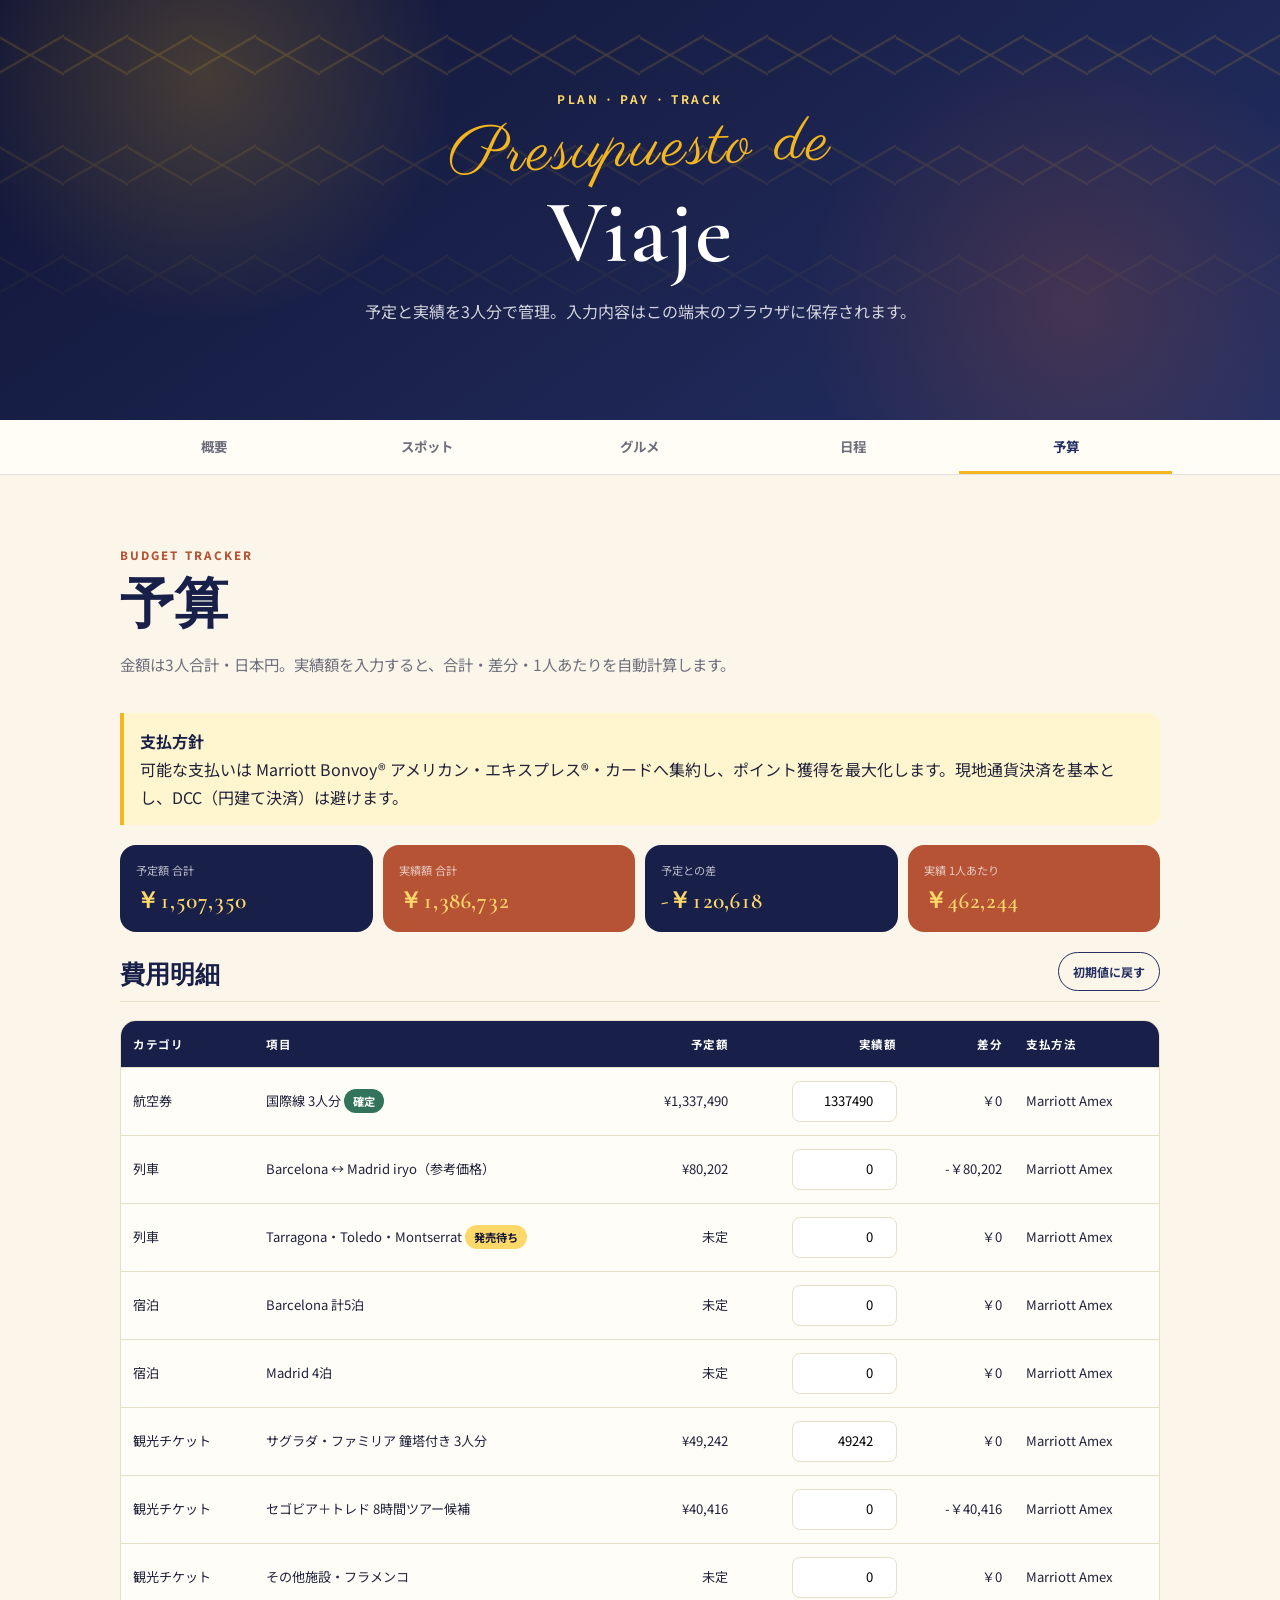
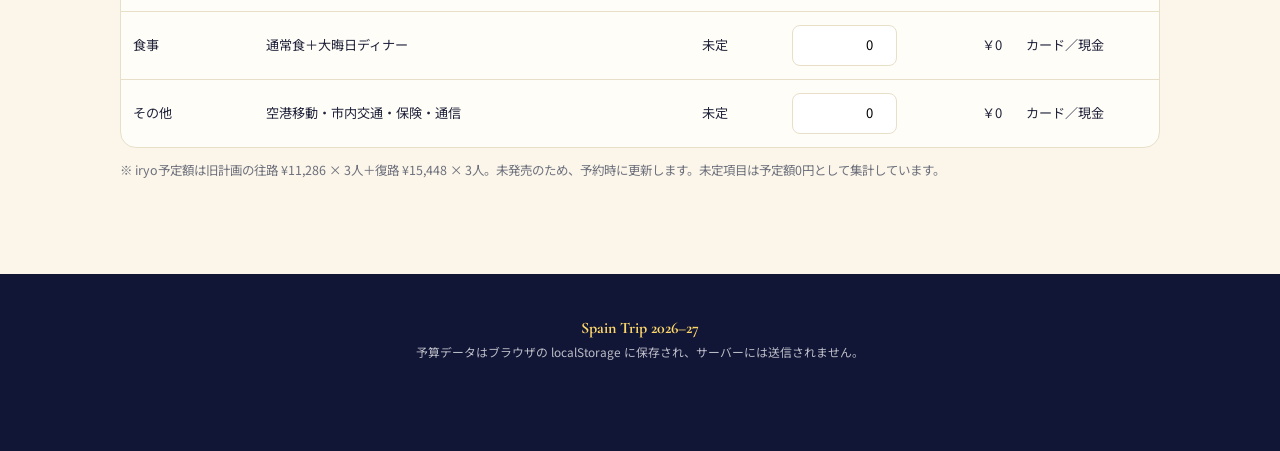
==== budget.html @ f4995d6b "feat: build Spain trip planning site" ====
<!doctype html>
<html lang="ja">
<head>
  <meta charset="utf-8"><meta name="viewport" content="width=device-width, initial-scale=1"><meta name="description" content="スペイン旅行2026–27の3人分予算と実績管理。"><meta name="robots" content="noindex, nofollow, noarchive"><meta name="theme-color" content="#18204a"><title>予算｜Spain Trip 2026–27</title>
  <link rel="preconnect" href="https://fonts.googleapis.com"><link rel="preconnect" href="https://fonts.gstatic.com" crossorigin><link href="https://fonts.googleapis.com/css2?family=Cormorant+Garamond:wght@500;600;700&family=Noto+Sans+JP:wght@400;500;700&family=Parisienne&display=swap" rel="stylesheet"><link rel="stylesheet" href="assets/style.css">
</head>
<body>
<a class="skip-link" href="#content">本文へ移動</a>
<header class="site-header"><div class="hero"><p class="eyebrow">Plan · Pay · Track</p><h1><span>Presupuesto de</span>Viaje</h1><p class="hero-copy">予定と実績を3人分で管理。入力内容はこの端末のブラウザに保存されます。</p></div></header>
<nav class="site-nav" aria-label="メインナビゲーション"><div class="nav-inner"><a href="index.html">概要</a><a href="spots.html">スポット</a><a href="food.html">グルメ</a><a href="schedule.html">日程</a><a href="budget.html" aria-current="page">予算</a></div></nav>
<main id="content">
  <section class="page-lead"><span class="kicker">Budget tracker</span><h2>予算</h2><p class="lead">金額は3人合計・日本円。実績額を入力すると、合計・差分・1人あたりを自動計算します。</p></section>
  <div class="note"><strong>支払方針</strong><br>可能な支払いは Marriott Bonvoy® アメリカン・エキスプレス®・カードへ集約し、ポイント獲得を最大化します。現地通貨決済を基本とし、DCC（円建て決済）は避けます。</div>
  <div class="summary-grid" aria-live="polite">
    <div class="summary"><span>予定額 合計</span><strong data-planned-total>—</strong></div>
    <div class="summary"><span>実績額 合計</span><strong data-actual-total>—</strong></div>
    <div class="summary"><span>予定との差</span><strong data-diff-total>—</strong></div>
    <div class="summary"><span>実績 1人あたり</span><strong data-per-person>—</strong></div>
  </div>
  <div class="section-title"><h3>費用明細</h3><button class="reset-btn" type="button" data-reset-budget>初期値に戻す</button></div>
  <div class="table-wrap">
    <table>
      <thead><tr><th>カテゴリ</th><th>項目</th><th class="money">予定額</th><th class="money">実績額</th><th class="money">差分</th><th>支払方法</th></tr></thead>
      <tbody>
        <tr data-budget-row data-planned="1337490"><td>航空券</td><td>国際線 3人分 <span class="tag confirmed">確定</span></td><td class="money">¥1,337,490</td><td class="money"><input class="budget-input" id="actual-flight" type="number" min="0" step="1" value="1337490" aria-label="航空券の実績額"></td><td class="money" data-diff>—</td><td>Marriott Amex</td></tr>
        <tr data-budget-row data-planned="80202"><td>列車</td><td>Barcelona ↔ Madrid iryo（参考価格）</td><td class="money">¥80,202</td><td class="money"><input class="budget-input" id="actual-iryo" type="number" min="0" step="1" value="0" aria-label="iryoの実績額"></td><td class="money" data-diff>—</td><td>Marriott Amex</td></tr>
        <tr data-budget-row data-planned="0"><td>列車</td><td>Tarragona・Toledo・Montserrat <span class="tag pending">発売待ち</span></td><td class="money">未定</td><td class="money"><input class="budget-input" id="actual-local-train" type="number" min="0" step="1" value="0" aria-label="近郊列車の実績額"></td><td class="money" data-diff>—</td><td>Marriott Amex</td></tr>
        <tr data-budget-row data-planned="0"><td>宿泊</td><td>Barcelona 計5泊</td><td class="money">未定</td><td class="money"><input class="budget-input" id="actual-hotel-bcn" type="number" min="0" step="1" value="0" aria-label="バルセロナ宿泊の実績額"></td><td class="money" data-diff>—</td><td>Marriott Amex</td></tr>
        <tr data-budget-row data-planned="0"><td>宿泊</td><td>Madrid 4泊</td><td class="money">未定</td><td class="money"><input class="budget-input" id="actual-hotel-mad" type="number" min="0" step="1" value="0" aria-label="マドリード宿泊の実績額"></td><td class="money" data-diff>—</td><td>Marriott Amex</td></tr>
        <tr data-budget-row data-planned="49242"><td>観光チケット</td><td>サグラダ・ファミリア 鐘塔付き 3人分</td><td class="money">¥49,242</td><td class="money"><input class="budget-input" id="actual-sagrada" type="number" min="0" step="1" value="49242" aria-label="サグラダファミリアの実績額"></td><td class="money" data-diff>—</td><td>Marriott Amex</td></tr>
        <tr data-budget-row data-planned="40416"><td>観光チケット</td><td>セゴビア＋トレド 8時間ツアー候補</td><td class="money">¥40,416</td><td class="money"><input class="budget-input" id="actual-tour" type="number" min="0" step="1" value="0" aria-label="セゴビアとトレドツアーの実績額"></td><td class="money" data-diff>—</td><td>Marriott Amex</td></tr>
        <tr data-budget-row data-planned="0"><td>観光チケット</td><td>その他施設・フラメンコ</td><td class="money">未定</td><td class="money"><input class="budget-input" id="actual-tickets" type="number" min="0" step="1" value="0" aria-label="その他観光チケットの実績額"></td><td class="money" data-diff>—</td><td>Marriott Amex</td></tr>
        <tr data-budget-row data-planned="0"><td>食事</td><td>通常食＋大晦日ディナー</td><td class="money">未定</td><td class="money"><input class="budget-input" id="actual-food" type="number" min="0" step="1" value="0" aria-label="食事の実績額"></td><td class="money" data-diff>—</td><td>カード／現金</td></tr>
        <tr data-budget-row data-planned="0"><td>その他</td><td>空港移動・市内交通・保険・通信</td><td class="money">未定</td><td class="money"><input class="budget-input" id="actual-other" type="number" min="0" step="1" value="0" aria-label="その他の実績額"></td><td class="money" data-diff>—</td><td>カード／現金</td></tr>
      </tbody>
    </table>
  </div>
  <p class="subtle" style="margin-top:12px;font-size:.78rem">※ iryo予定額は旧計画の往路 ¥11,286 × 3人＋復路 ¥15,448 × 3人。未発売のため、予約時に更新します。未定項目は予定額0円として集計しています。</p>
</main>
<footer><strong>Spain Trip 2026–27</strong><br>予算データはブラウザの localStorage に保存され、サーバーには送信されません。</footer>
<script src="assets/app.js"></script>
</body>
</html>
---- assets/style.css ----
:root {
  --indigo-950: #111536;
  --indigo-900: #18204a;
  --indigo-800: #243064;
  --indigo-700: #34448a;
  --saffron: #f3b61f;
  --saffron-light: #ffd86a;
  --terracotta: #b65335;
  --cream: #fbf6e9;
  --paper: #fffdf7;
  --ink: #20233b;
  --muted: #6d6f7c;
  --line: #e8dfc9;
  --green: #31735b;
  --shadow: 0 14px 40px rgba(17, 21, 54, .10);
  --radius: 20px;
  --serif: "Cormorant Garamond", "Noto Serif JP", serif;
  --sans: "Noto Sans JP", system-ui, sans-serif;
}

* { box-sizing: border-box; }
html { scroll-behavior: smooth; }
body {
  margin: 0;
  background: var(--cream);
  color: var(--ink);
  font-family: var(--sans);
  font-size: 15px;
  line-height: 1.75;
  -webkit-font-smoothing: antialiased;
}
a { color: inherit; }
img { max-width: 100%; }
button, input, select { font: inherit; }
.skip-link { position: absolute; left: -999px; top: 8px; z-index: 99; }
.skip-link:focus { left: 8px; background: white; padding: 8px 12px; border-radius: 8px; }

.site-header {
  position: relative;
  min-height: 360px;
  overflow: hidden;
  color: white;
  background:
    radial-gradient(circle at 16% 18%, rgba(243,182,31,.22), transparent 22%),
    radial-gradient(circle at 84% 72%, rgba(182,83,53,.24), transparent 24%),
    linear-gradient(145deg, var(--indigo-950), var(--indigo-800));
  display: grid;
  place-items: center;
}
.site-header::before {
  content: "";
  position: absolute;
  inset: 0;
  opacity: .22;
  background-image:
    linear-gradient(30deg, transparent 48%, var(--saffron) 49%, transparent 51%),
    linear-gradient(150deg, transparent 48%, var(--saffron) 49%, transparent 51%);
  background-size: 64px 110px;
  mask-image: linear-gradient(to bottom, black, transparent 88%);
}
.hero { position: relative; z-index: 1; width: min(100% - 40px, 980px); padding: 64px 0 70px; text-align: center; }
.eyebrow { margin: 0 0 8px; color: var(--saffron-light); font-size: .74rem; font-weight: 700; letter-spacing: .22em; text-transform: uppercase; }
.hero h1 { margin: 0; font: 600 clamp(2.8rem, 13vw, 5.6rem)/.9 var(--serif); letter-spacing: .02em; }
.hero h1 span { display: block; margin-bottom: 10px; color: var(--saffron); font: 400 clamp(2rem, 9vw, 4.1rem)/1 "Parisienne", cursive; transform: rotate(-2deg); }
.hero-copy { max-width: 620px; margin: 24px auto 0; color: rgba(255,255,255,.80); }
.hero-meta { display: flex; flex-wrap: wrap; justify-content: center; gap: 8px; margin-top: 24px; }
.hero-meta span { border: 1px solid rgba(255,216,106,.38); background: rgba(255,255,255,.07); padding: 6px 12px; border-radius: 999px; font-size: .8rem; }

.site-nav { position: sticky; top: 0; z-index: 20; border-bottom: 1px solid rgba(24,32,74,.12); background: rgba(255,253,247,.94); backdrop-filter: blur(14px); }
.nav-inner { width: min(100%, 1080px); margin: auto; padding: 0 8px; display: flex; overflow-x: auto; scrollbar-width: none; }
.nav-inner::-webkit-scrollbar { display: none; }
.nav-inner a { min-width: max-content; flex: 1; padding: 13px 11px 11px; border-bottom: 3px solid transparent; color: var(--muted); font-size: .78rem; font-weight: 700; text-align: center; text-decoration: none; }
.nav-inner a:hover, .nav-inner a[aria-current="page"] { color: var(--indigo-800); border-color: var(--saffron); }

main { width: min(100% - 32px, 1040px); margin: 0 auto; padding: 48px 0 80px; }
.page-lead { margin-bottom: 36px; }
.kicker { color: var(--terracotta); font-size: .72rem; font-weight: 800; letter-spacing: .18em; text-transform: uppercase; }
h2, h3 { color: var(--indigo-900); font-family: var(--serif); line-height: 1.25; }
h2 { margin: 4px 0 12px; font-size: clamp(2rem, 8vw, 3.4rem); }
h3 { margin: 0 0 8px; font-size: 1.55rem; }
.lead { max-width: 720px; margin: 0; color: var(--muted); font-size: .96rem; }
.section { margin-top: 44px; }
.section-title { display: flex; align-items: end; justify-content: space-between; gap: 12px; margin-bottom: 18px; border-bottom: 1px solid var(--line); padding-bottom: 10px; }
.section-title h3 { margin: 0; }
.section-title small { color: var(--muted); }

.card-grid { display: grid; gap: 14px; }
.card {
  border: 1px solid var(--line);
  border-radius: var(--radius);
  background: var(--paper);
  box-shadow: 0 4px 16px rgba(17,21,54,.04);
  padding: 20px;
}
.card p:last-child { margin-bottom: 0; }
.card-top { display: flex; justify-content: space-between; align-items: start; gap: 12px; }
.place { margin: 0; color: var(--indigo-900); font: 700 1.35rem/1.3 var(--serif); }
.subtle { color: var(--muted); }
.tag-row { display: flex; flex-wrap: wrap; gap: 6px; margin-top: 13px; }
.tag { padding: 4px 9px; border-radius: 999px; background: #f1ecdF; color: var(--indigo-800); font-size: .7rem; font-weight: 700; }
.tag.confirmed { color: #fff; background: var(--green); }
.tag.pending { color: var(--indigo-950); background: var(--saffron-light); }
.map-link { display: inline-flex; align-items: center; margin-top: 14px; color: var(--indigo-700); font-size: .78rem; font-weight: 700; text-decoration: none; }
.map-link:hover { text-decoration: underline; }
.note { margin: 18px 0; border-left: 4px solid var(--saffron); border-radius: 0 12px 12px 0; background: #fff5ce; padding: 14px 16px; }
.note strong { color: var(--indigo-900); }
.warning { border-left-color: var(--terracotta); background: #fbebe4; }

.quick-grid { display: grid; gap: 12px; }
.quick-card { display: block; min-height: 144px; border-radius: var(--radius); color: white; background: linear-gradient(145deg, var(--indigo-800), var(--indigo-950)); padding: 22px; text-decoration: none; box-shadow: var(--shadow); }
.quick-card:nth-child(2n) { background: linear-gradient(145deg, #985039, var(--terracotta)); }
.quick-card small { color: var(--saffron-light); font-weight: 700; letter-spacing: .1em; text-transform: uppercase; }
.quick-card strong { display: block; margin-top: 12px; font: 600 1.55rem/1.2 var(--serif); }
.quick-card p { margin: 6px 0 0; color: rgba(255,255,255,.75); font-size: .8rem; }

.timeline { position: relative; display: grid; gap: 16px; }
.timeline::before { content: ""; position: absolute; left: 18px; top: 18px; bottom: 18px; width: 2px; background: var(--line); }
.day { position: relative; margin-left: 0; padding: 20px 18px 18px 50px; }
.day::before { content: ""; position: absolute; left: 11px; top: 26px; width: 16px; height: 16px; border: 4px solid var(--cream); border-radius: 50%; background: var(--saffron); box-shadow: 0 0 0 1px var(--indigo-700); }
.day-date { color: var(--terracotta); font-size: .72rem; font-weight: 800; letter-spacing: .08em; }
.day h3 { font-size: 1.45rem; }
.day ul { margin: 10px 0 0; padding-left: 18px; }
.day li + li { margin-top: 6px; }
.time { display: inline-block; min-width: 4.7em; color: var(--indigo-700); font-weight: 800; font-variant-numeric: tabular-nums; }

.table-wrap { overflow-x: auto; border: 1px solid var(--line); border-radius: 16px; background: var(--paper); }
table { width: 100%; min-width: 780px; border-collapse: collapse; }
th, td { padding: 13px 12px; border-bottom: 1px solid var(--line); text-align: left; vertical-align: middle; }
th { background: var(--indigo-900); color: white; font-size: .72rem; letter-spacing: .05em; }
td { font-size: .82rem; }
tbody tr:last-child td { border-bottom: 0; }
.money { text-align: right; white-space: nowrap; font-variant-numeric: tabular-nums; }
.budget-input { width: 105px; border: 1px solid var(--line); border-radius: 8px; background: white; padding: 8px; text-align: right; }
.budget-input:focus { outline: 2px solid var(--saffron); border-color: transparent; }
.summary-grid { display: grid; grid-template-columns: repeat(2, 1fr); gap: 10px; margin: 20px 0; }
.summary { border-radius: 16px; background: var(--indigo-900); color: white; padding: 16px; }
.summary:nth-child(2), .summary:nth-child(4) { background: var(--terracotta); }
.summary span { display: block; color: rgba(255,255,255,.7); font-size: .7rem; }
.summary strong { display: block; margin-top: 4px; color: var(--saffron-light); font: 600 1.45rem var(--serif); font-variant-numeric: tabular-nums; }
.reset-btn { border: 1px solid var(--indigo-800); border-radius: 999px; background: transparent; color: var(--indigo-800); padding: 8px 14px; cursor: pointer; font-size: .75rem; font-weight: 700; }
.reset-btn:hover { color: white; background: var(--indigo-800); }

.placeholder { min-height: 360px; display: grid; place-items: center; text-align: center; }
.placeholder-mark { display: grid; place-items: center; width: 86px; height: 86px; margin: 0 auto 18px; border: 1px solid var(--saffron); border-radius: 50%; color: var(--saffron); background: var(--indigo-900); font-size: 2rem; }
.check-list { list-style: none; padding: 0; }
.check-list li { position: relative; padding: 10px 0 10px 28px; border-bottom: 1px solid var(--line); }
.check-list li::before { content: "◆"; position: absolute; left: 3px; color: var(--saffron); }

footer { color: rgba(255,255,255,.72); background: var(--indigo-950); padding: 40px 20px 88px; text-align: center; font-size: .74rem; }
footer strong { color: var(--saffron-light); font-family: var(--serif); font-size: 1rem; }

@media (min-width: 640px) {
  body { font-size: 16px; }
  .site-header { min-height: 420px; }
  .nav-inner a { font-size: .84rem; padding: 15px 16px 12px; }
  main { padding-top: 64px; }
  .card-grid, .quick-grid { grid-template-columns: repeat(2, 1fr); }
  .summary-grid { grid-template-columns: repeat(4, 1fr); }
  .day { padding-left: 58px; }
}

@media (min-width: 900px) {
  .card-grid.three { grid-template-columns: repeat(3, 1fr); }
  .quick-grid { grid-template-columns: repeat(4, 1fr); }
  .timeline { grid-template-columns: repeat(2, 1fr); }
  .timeline::before { display: none; }
  .day { margin: 0; padding-left: 24px; }
  .day::before { display: none; }
}

@media print {
  .site-nav, footer, .reset-btn { display: none; }
  .site-header { min-height: 200px; }
  body { background: white; }
  .card { break-inside: avoid; box-shadow: none; }
}
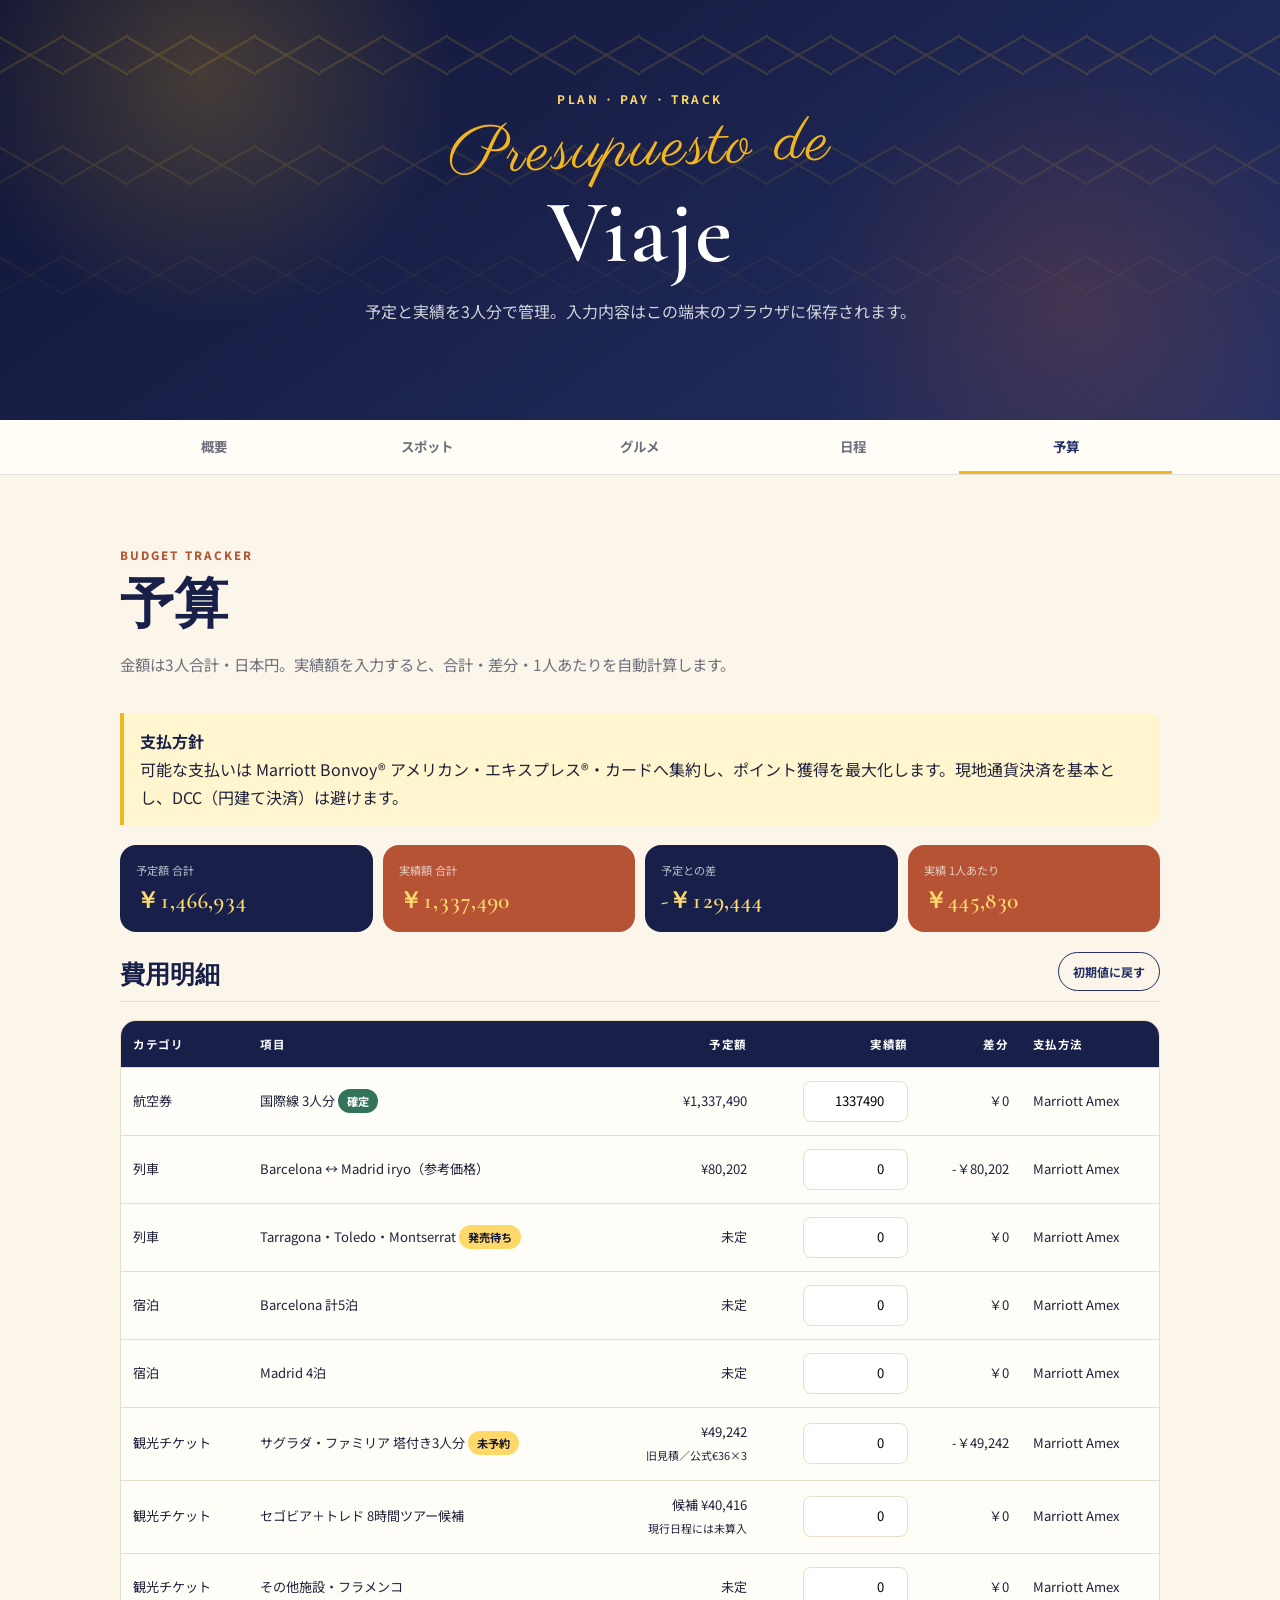
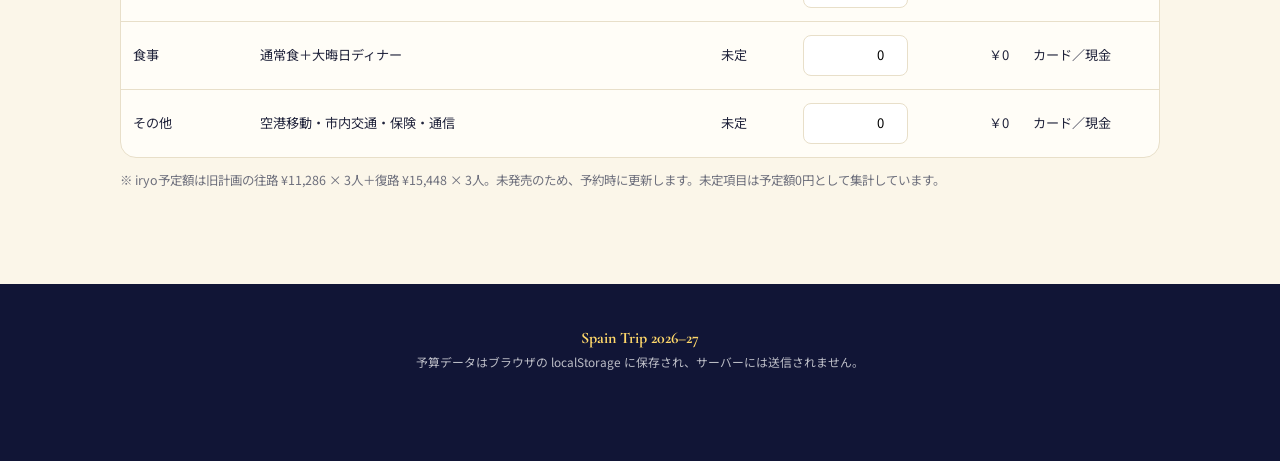
==== commit 5699eb9f: "feat: add verified attraction guides and booking links" ====
--- a/budget.html
+++ b/budget.html
@@ -27,8 +27,8 @@
         <tr data-budget-row data-planned="0"><td>列車</td><td>Tarragona・Toledo・Montserrat <span class="tag pending">発売待ち</span></td><td class="money">未定</td><td class="money"><input class="budget-input" id="actual-local-train" type="number" min="0" step="1" value="0" aria-label="近郊列車の実績額"></td><td class="money" data-diff>—</td><td>Marriott Amex</td></tr>
         <tr data-budget-row data-planned="0"><td>宿泊</td><td>Barcelona 計5泊</td><td class="money">未定</td><td class="money"><input class="budget-input" id="actual-hotel-bcn" type="number" min="0" step="1" value="0" aria-label="バルセロナ宿泊の実績額"></td><td class="money" data-diff>—</td><td>Marriott Amex</td></tr>
         <tr data-budget-row data-planned="0"><td>宿泊</td><td>Madrid 4泊</td><td class="money">未定</td><td class="money"><input class="budget-input" id="actual-hotel-mad" type="number" min="0" step="1" value="0" aria-label="マドリード宿泊の実績額"></td><td class="money" data-diff>—</td><td>Marriott Amex</td></tr>
-        <tr data-budget-row data-planned="49242"><td>観光チケット</td><td>サグラダ・ファミリア 鐘塔付き 3人分</td><td class="money">¥49,242</td><td class="money"><input class="budget-input" id="actual-sagrada" type="number" min="0" step="1" value="49242" aria-label="サグラダファミリアの実績額"></td><td class="money" data-diff>—</td><td>Marriott Amex</td></tr>
-        <tr data-budget-row data-planned="40416"><td>観光チケット</td><td>セゴビア＋トレド 8時間ツアー候補</td><td class="money">¥40,416</td><td class="money"><input class="budget-input" id="actual-tour" type="number" min="0" step="1" value="0" aria-label="セゴビアとトレドツアーの実績額"></td><td class="money" data-diff>—</td><td>Marriott Amex</td></tr>
+        <tr data-budget-row data-planned="49242"><td>観光チケット</td><td>サグラダ・ファミリア 塔付き3人分 <span class="tag pending">未予約</span></td><td class="money">¥49,242<br><small>旧見積／公式€36×3</small></td><td class="money"><input class="budget-input" id="actual-sagrada" type="number" min="0" step="1" value="0" aria-label="サグラダファミリアの実績額"></td><td class="money" data-diff>—</td><td>Marriott Amex</td></tr>
+        <tr data-budget-row data-planned="0"><td>観光チケット</td><td>セゴビア＋トレド 8時間ツアー候補</td><td class="money">候補 ¥40,416<br><small>現行日程には未算入</small></td><td class="money"><input class="budget-input" id="actual-tour" type="number" min="0" step="1" value="0" aria-label="セゴビアとトレドツアーの実績額"></td><td class="money" data-diff>—</td><td>Marriott Amex</td></tr>
         <tr data-budget-row data-planned="0"><td>観光チケット</td><td>その他施設・フラメンコ</td><td class="money">未定</td><td class="money"><input class="budget-input" id="actual-tickets" type="number" min="0" step="1" value="0" aria-label="その他観光チケットの実績額"></td><td class="money" data-diff>—</td><td>Marriott Amex</td></tr>
         <tr data-budget-row data-planned="0"><td>食事</td><td>通常食＋大晦日ディナー</td><td class="money">未定</td><td class="money"><input class="budget-input" id="actual-food" type="number" min="0" step="1" value="0" aria-label="食事の実績額"></td><td class="money" data-diff>—</td><td>カード／現金</td></tr>
         <tr data-budget-row data-planned="0"><td>その他</td><td>空港移動・市内交通・保険・通信</td><td class="money">未定</td><td class="money"><input class="budget-input" id="actual-other" type="number" min="0" step="1" value="0" aria-label="その他の実績額"></td><td class="money" data-diff>—</td><td>カード／現金</td></tr>
--- a/assets/style.css
+++ b/assets/style.css
@@ -102,6 +102,43 @@
 .tag.pending { color: var(--indigo-950); background: var(--saffron-light); }
 .map-link { display: inline-flex; align-items: center; margin-top: 14px; color: var(--indigo-700); font-size: .78rem; font-weight: 700; text-decoration: none; }
 .map-link:hover { text-decoration: underline; }
+.action-row { display: flex; flex-wrap: wrap; gap: 8px; margin-top: 16px; }
+.action-link {
+  display: inline-flex;
+  align-items: center;
+  justify-content: center;
+  min-height: 40px;
+  border: 1px solid var(--indigo-700);
+  border-radius: 999px;
+  padding: 8px 13px;
+  color: var(--indigo-800);
+  font-size: .74rem;
+  font-weight: 800;
+  text-decoration: none;
+}
+.action-link.primary { border-color: var(--saffron); background: var(--saffron); color: var(--indigo-950); }
+.action-link:hover { transform: translateY(-1px); box-shadow: 0 5px 14px rgba(17,21,54,.12); }
+.verified { display: inline-flex; align-items: center; gap: 5px; color: var(--green); font-size: .7rem; font-weight: 800; }
+.verified::before { content: "✓"; display: grid; place-items: center; width: 18px; height: 18px; border-radius: 50%; color: white; background: var(--green); }
+.fact-grid { display: grid; grid-template-columns: repeat(2, minmax(0, 1fr)); gap: 8px; margin: 16px 0; }
+.fact { border-radius: 12px; background: #f5f0e3; padding: 10px 11px; }
+.fact span { display: block; color: var(--muted); font-size: .64rem; font-weight: 800; letter-spacing: .06em; text-transform: uppercase; }
+.fact strong { display: block; margin-top: 2px; color: var(--indigo-900); font-size: .82rem; line-height: 1.45; }
+.guide-box { margin-top: 16px; border-top: 1px solid var(--line); padding-top: 14px; }
+.guide-box h4 { margin: 0 0 5px; color: var(--terracotta); font-size: .72rem; font-weight: 800; letter-spacing: .08em; text-transform: uppercase; }
+.guide-box p { margin: 0; color: var(--ink); font-size: .84rem; }
+.spot-card { overflow: hidden; padding: 0; }
+.spot-card-body { padding: 20px; }
+.spot-photo { width: 100%; height: 210px; object-fit: cover; display: block; background: var(--indigo-900); }
+.photo-credit { margin: -1px 0 0; background: var(--indigo-950); color: rgba(255,255,255,.68); padding: 6px 10px; font-size: .58rem; line-height: 1.4; }
+.photo-credit a { color: var(--saffron-light); }
+.story-grid { display: grid; gap: 16px; }
+.story { border-radius: var(--radius); color: white; background: var(--indigo-900); padding: 22px; }
+.story h3 { color: var(--saffron-light); }
+.story p { margin-bottom: 0; color: rgba(255,255,255,.78); font-size: .86rem; }
+.legend { display: flex; flex-wrap: wrap; gap: 8px; margin: 16px 0 0; }
+.legend span { border: 1px solid var(--line); border-radius: 999px; background: white; padding: 6px 10px; color: var(--muted); font-size: .7rem; }
+.source-note { color: var(--muted); font-size: .72rem; }
 .note { margin: 18px 0; border-left: 4px solid var(--saffron); border-radius: 0 12px 12px 0; background: #fff5ce; padding: 14px 16px; }
 .note strong { color: var(--indigo-900); }
 .warning { border-left-color: var(--terracotta); background: #fbebe4; }
@@ -156,6 +193,7 @@
   main { padding-top: 64px; }
   .card-grid, .quick-grid { grid-template-columns: repeat(2, 1fr); }
   .summary-grid { grid-template-columns: repeat(4, 1fr); }
+  .story-grid { grid-template-columns: repeat(2, 1fr); }
   .day { padding-left: 58px; }
 }
 
@@ -166,6 +204,7 @@
   .timeline::before { display: none; }
   .day { margin: 0; padding-left: 24px; }
   .day::before { display: none; }
+  .fact-grid { grid-template-columns: repeat(4, minmax(0, 1fr)); }
 }
 
 @media print {
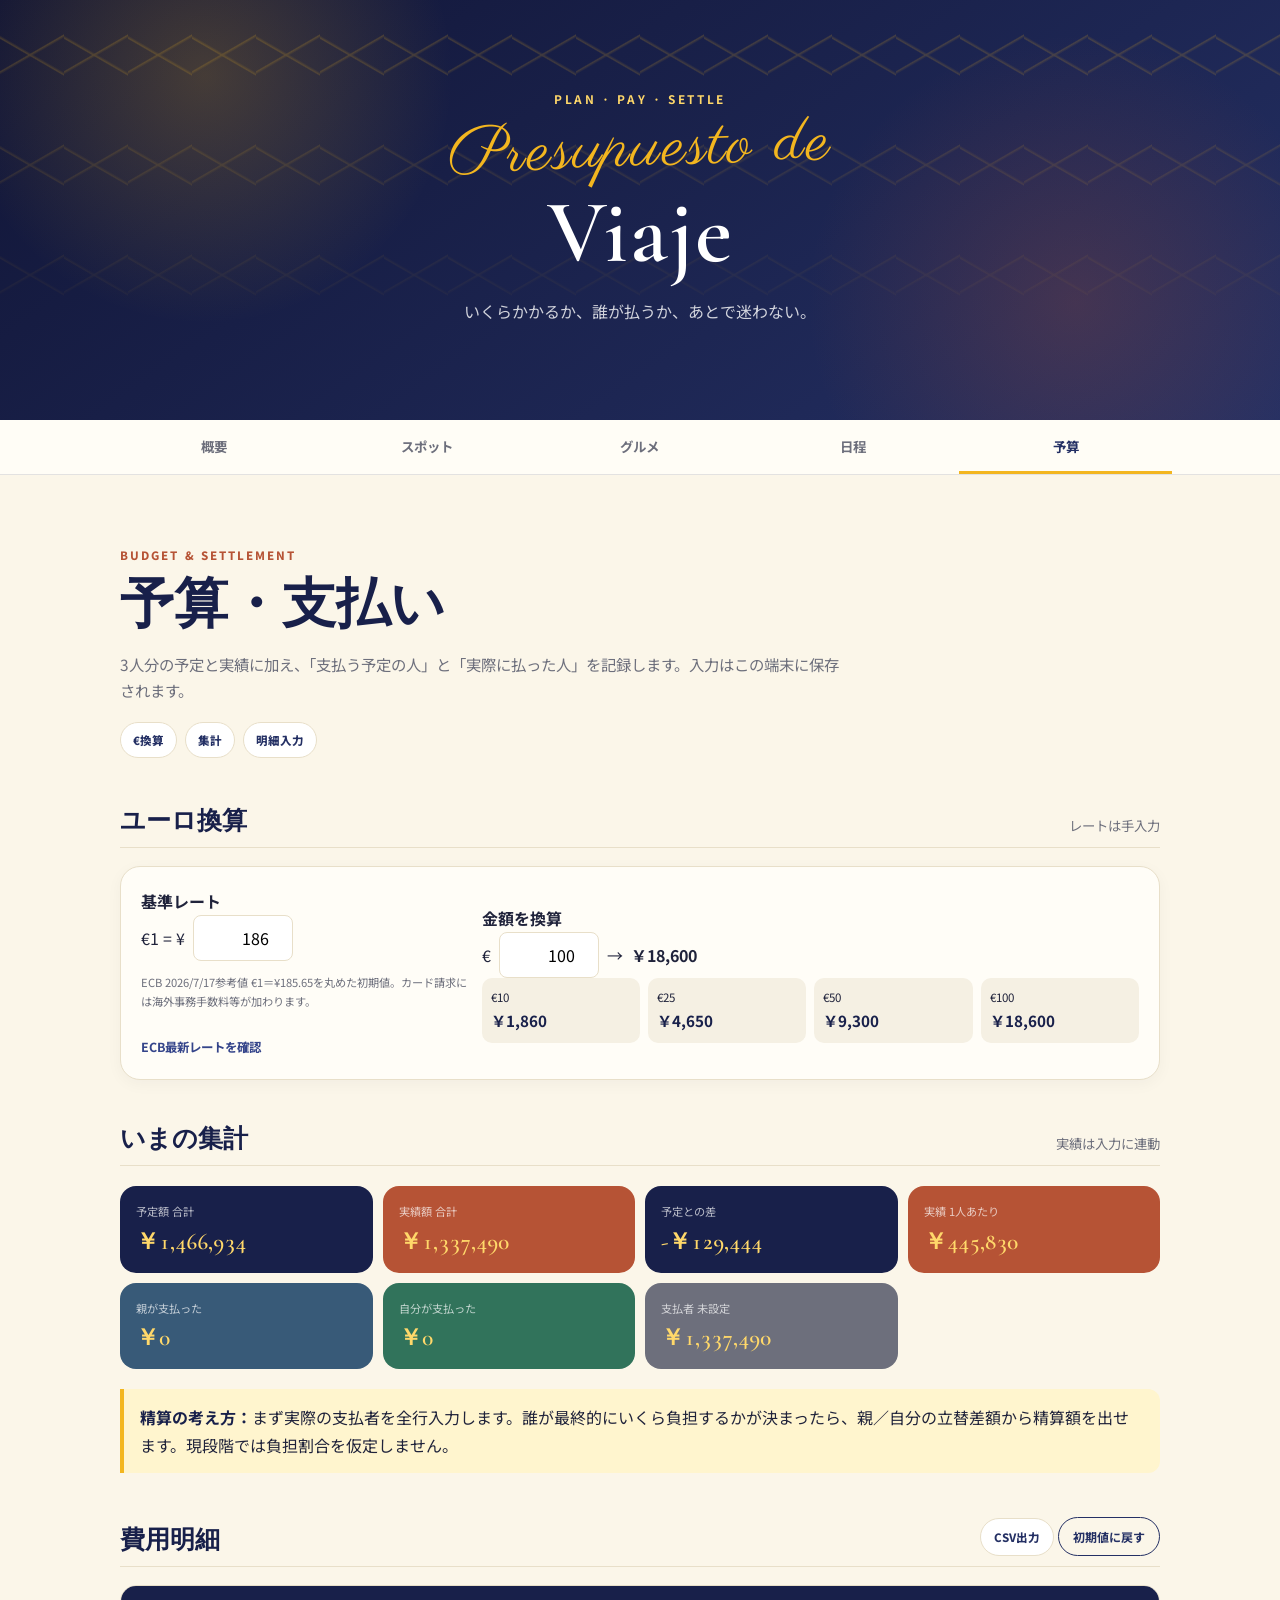
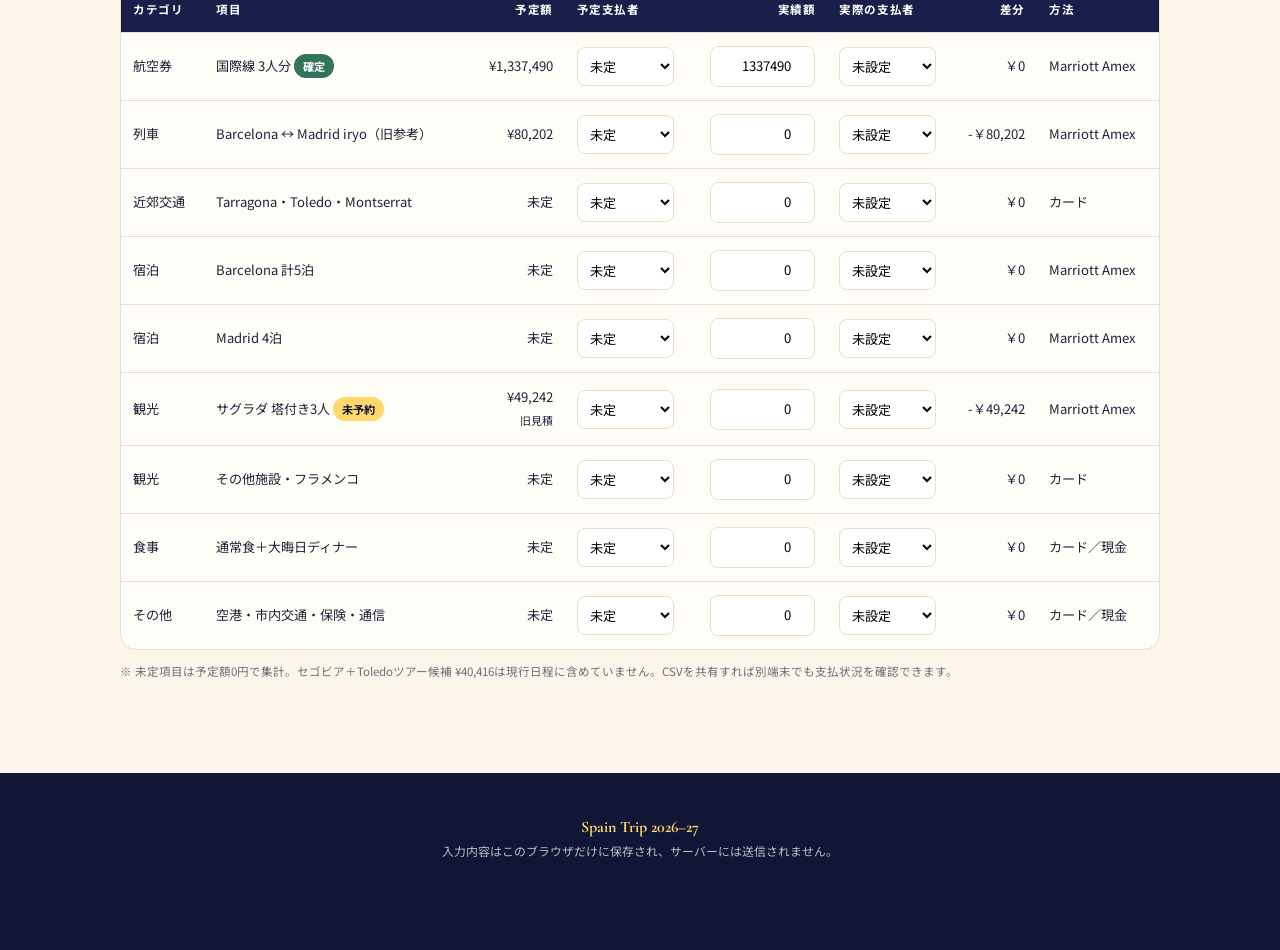
==== commit 3eb10be8: "feat: redesign trip dashboard for planning and travel" ====
--- a/budget.html
+++ b/budget.html
@@ -1,43 +1,49 @@
 <!doctype html>
 <html lang="ja">
 <head>
-  <meta charset="utf-8"><meta name="viewport" content="width=device-width, initial-scale=1"><meta name="description" content="スペイン旅行2026–27の3人分予算と実績管理。"><meta name="robots" content="noindex, nofollow, noarchive"><meta name="theme-color" content="#18204a"><title>予算｜Spain Trip 2026–27</title>
+  <meta charset="utf-8"><meta name="viewport" content="width=device-width, initial-scale=1"><meta name="description" content="スペイン旅行2026–27の予算、為替換算、親と自分の支払い管理。"><meta name="robots" content="noindex, nofollow, noarchive"><meta name="theme-color" content="#18204a"><meta name="apple-mobile-web-app-capable" content="yes"><meta name="apple-mobile-web-app-title" content="Spain Trip"><link rel="manifest" href="manifest.webmanifest"><link rel="icon" href="assets/app-icon.svg" type="image/svg+xml"><link rel="apple-touch-icon" href="assets/app-icon-180.png"><title>予算・精算｜Spain Trip 2026–27</title>
   <link rel="preconnect" href="https://fonts.googleapis.com"><link rel="preconnect" href="https://fonts.gstatic.com" crossorigin><link href="https://fonts.googleapis.com/css2?family=Cormorant+Garamond:wght@500;600;700&family=Noto+Sans+JP:wght@400;500;700&family=Parisienne&display=swap" rel="stylesheet"><link rel="stylesheet" href="assets/style.css">
 </head>
 <body>
 <a class="skip-link" href="#content">本文へ移動</a>
-<header class="site-header"><div class="hero"><p class="eyebrow">Plan · Pay · Track</p><h1><span>Presupuesto de</span>Viaje</h1><p class="hero-copy">予定と実績を3人分で管理。入力内容はこの端末のブラウザに保存されます。</p></div></header>
+<header class="site-header"><div class="hero"><p class="eyebrow">Plan · Pay · Settle</p><h1><span>Presupuesto de</span>Viaje</h1><p class="hero-copy">いくらかかるか、誰が払うか、あとで迷わない。</p></div></header>
 <nav class="site-nav" aria-label="メインナビゲーション"><div class="nav-inner"><a href="index.html">概要</a><a href="spots.html">スポット</a><a href="food.html">グルメ</a><a href="schedule.html">日程</a><a href="budget.html" aria-current="page">予算</a></div></nav>
 <main id="content">
-  <section class="page-lead"><span class="kicker">Budget tracker</span><h2>予算</h2><p class="lead">金額は3人合計・日本円。実績額を入力すると、合計・差分・1人あたりを自動計算します。</p></section>
-  <div class="note"><strong>支払方針</strong><br>可能な支払いは Marriott Bonvoy® アメリカン・エキスプレス®・カードへ集約し、ポイント獲得を最大化します。現地通貨決済を基本とし、DCC（円建て決済）は避けます。</div>
-  <div class="summary-grid" aria-live="polite">
+  <section class="page-lead"><span class="kicker">Budget & settlement</span><h2>予算・支払い</h2><p class="lead">3人分の予定と実績に加え、「支払う予定の人」と「実際に払った人」を記録します。入力はこの端末に保存されます。</p><div class="jump-nav"><a href="#exchange">€換算</a><a href="#summary">集計</a><a href="#details">明細入力</a></div></section>
+
+  <section class="section" id="exchange"><div class="section-title"><h3>ユーロ換算</h3><small>レートは手入力</small></div><div class="card exchange-panel">
+    <div><label for="eur-rate"><strong>基準レート</strong></label><div class="rate-input"><span>€1 = ¥</span><input id="eur-rate" type="number" min="1" step="0.01" value="186" inputmode="decimal"></div><p class="subtle" style="font-size:.7rem">ECB 2026/7/17参考値 €1＝¥185.65を丸めた初期値。カード請求には海外事務手数料等が加わります。</p><a class="map-link" href="https://www.ecb.europa.eu/stats/policy_and_exchange_rates/euro_reference_exchange_rates/html/eurofxref-graph-jpy.en.html" target="_blank" rel="noopener">ECB最新レートを確認</a></div>
+    <div><label for="eur-amount"><strong>金額を換算</strong></label><div class="rate-input"><span>€</span><input id="eur-amount" type="number" min="0" step="0.01" value="100" inputmode="decimal"><span>→</span><strong data-eur-result>¥18,600</strong></div><div class="conversion-grid"><div class="conversion">€10<strong data-eur-quick="10">—</strong></div><div class="conversion">€25<strong data-eur-quick="25">—</strong></div><div class="conversion">€50<strong data-eur-quick="50">—</strong></div><div class="conversion">€100<strong data-eur-quick="100">—</strong></div></div></div>
+  </div></section>
+
+  <section class="section" id="summary"><div class="section-title"><h3>いまの集計</h3><small>実績は入力に連動</small></div><div class="summary-grid" aria-live="polite">
     <div class="summary"><span>予定額 合計</span><strong data-planned-total>—</strong></div>
     <div class="summary"><span>実績額 合計</span><strong data-actual-total>—</strong></div>
     <div class="summary"><span>予定との差</span><strong data-diff-total>—</strong></div>
     <div class="summary"><span>実績 1人あたり</span><strong data-per-person>—</strong></div>
-  </div>
-  <div class="section-title"><h3>費用明細</h3><button class="reset-btn" type="button" data-reset-budget>初期値に戻す</button></div>
-  <div class="table-wrap">
-    <table>
-      <thead><tr><th>カテゴリ</th><th>項目</th><th class="money">予定額</th><th class="money">実績額</th><th class="money">差分</th><th>支払方法</th></tr></thead>
-      <tbody>
-        <tr data-budget-row data-planned="1337490"><td>航空券</td><td>国際線 3人分 <span class="tag confirmed">確定</span></td><td class="money">¥1,337,490</td><td class="money"><input class="budget-input" id="actual-flight" type="number" min="0" step="1" value="1337490" aria-label="航空券の実績額"></td><td class="money" data-diff>—</td><td>Marriott Amex</td></tr>
-        <tr data-budget-row data-planned="80202"><td>列車</td><td>Barcelona ↔ Madrid iryo（参考価格）</td><td class="money">¥80,202</td><td class="money"><input class="budget-input" id="actual-iryo" type="number" min="0" step="1" value="0" aria-label="iryoの実績額"></td><td class="money" data-diff>—</td><td>Marriott Amex</td></tr>
-        <tr data-budget-row data-planned="0"><td>列車</td><td>Tarragona・Toledo・Montserrat <span class="tag pending">発売待ち</span></td><td class="money">未定</td><td class="money"><input class="budget-input" id="actual-local-train" type="number" min="0" step="1" value="0" aria-label="近郊列車の実績額"></td><td class="money" data-diff>—</td><td>Marriott Amex</td></tr>
-        <tr data-budget-row data-planned="0"><td>宿泊</td><td>Barcelona 計5泊</td><td class="money">未定</td><td class="money"><input class="budget-input" id="actual-hotel-bcn" type="number" min="0" step="1" value="0" aria-label="バルセロナ宿泊の実績額"></td><td class="money" data-diff>—</td><td>Marriott Amex</td></tr>
-        <tr data-budget-row data-planned="0"><td>宿泊</td><td>Madrid 4泊</td><td class="money">未定</td><td class="money"><input class="budget-input" id="actual-hotel-mad" type="number" min="0" step="1" value="0" aria-label="マドリード宿泊の実績額"></td><td class="money" data-diff>—</td><td>Marriott Amex</td></tr>
-        <tr data-budget-row data-planned="49242"><td>観光チケット</td><td>サグラダ・ファミリア 塔付き3人分 <span class="tag pending">未予約</span></td><td class="money">¥49,242<br><small>旧見積／公式€36×3</small></td><td class="money"><input class="budget-input" id="actual-sagrada" type="number" min="0" step="1" value="0" aria-label="サグラダファミリアの実績額"></td><td class="money" data-diff>—</td><td>Marriott Amex</td></tr>
-        <tr data-budget-row data-planned="0"><td>観光チケット</td><td>セゴビア＋トレド 8時間ツアー候補</td><td class="money">候補 ¥40,416<br><small>現行日程には未算入</small></td><td class="money"><input class="budget-input" id="actual-tour" type="number" min="0" step="1" value="0" aria-label="セゴビアとトレドツアーの実績額"></td><td class="money" data-diff>—</td><td>Marriott Amex</td></tr>
-        <tr data-budget-row data-planned="0"><td>観光チケット</td><td>その他施設・フラメンコ</td><td class="money">未定</td><td class="money"><input class="budget-input" id="actual-tickets" type="number" min="0" step="1" value="0" aria-label="その他観光チケットの実績額"></td><td class="money" data-diff>—</td><td>Marriott Amex</td></tr>
-        <tr data-budget-row data-planned="0"><td>食事</td><td>通常食＋大晦日ディナー</td><td class="money">未定</td><td class="money"><input class="budget-input" id="actual-food" type="number" min="0" step="1" value="0" aria-label="食事の実績額"></td><td class="money" data-diff>—</td><td>カード／現金</td></tr>
-        <tr data-budget-row data-planned="0"><td>その他</td><td>空港移動・市内交通・保険・通信</td><td class="money">未定</td><td class="money"><input class="budget-input" id="actual-other" type="number" min="0" step="1" value="0" aria-label="その他の実績額"></td><td class="money" data-diff>—</td><td>カード／現金</td></tr>
-      </tbody>
-    </table>
-  </div>
-  <p class="subtle" style="margin-top:12px;font-size:.78rem">※ iryo予定額は旧計画の往路 ¥11,286 × 3人＋復路 ¥15,448 × 3人。未発売のため、予約時に更新します。未定項目は予定額0円として集計しています。</p>
+    <div class="summary payer-parent"><span>親が支払った</span><strong data-parent-total>—</strong></div>
+    <div class="summary payer-self"><span>自分が支払った</span><strong data-self-total>—</strong></div>
+    <div class="summary payer-open"><span>支払者 未設定</span><strong data-unassigned-total>—</strong></div>
+  </div><div class="note"><strong>精算の考え方：</strong>まず実際の支払者を全行入力します。誰が最終的にいくら負担するかが決まったら、親／自分の立替差額から精算額を出せます。現段階では負担割合を仮定しません。</div></section>
+
+  <section class="section" id="details"><div class="section-title"><h3>費用明細</h3><div><button class="secondary-btn" type="button" data-export-budget>CSV出力</button> <button class="reset-btn" type="button" data-reset-budget>初期値に戻す</button></div></div>
+  <div class="table-wrap"><table class="budget-table">
+    <thead><tr><th>カテゴリ</th><th>項目</th><th class="money">予定額</th><th>予定支払者</th><th class="money">実績額</th><th>実際の支払者</th><th class="money">差分</th><th>方法</th></tr></thead>
+    <tbody>
+      <tr data-budget-row data-planned="1337490"><td>航空券</td><td>国際線 3人分 <span class="tag confirmed">確定</span></td><td class="money">¥1,337,490</td><td><select class="form-control payer-select planned-payer" aria-label="航空券の予定支払者"><option>未定</option><option>親</option><option>自分</option></select></td><td class="money"><input class="budget-input" id="actual-flight" type="number" min="0" value="1337490" aria-label="航空券の実績額"></td><td><select class="form-control payer-select actual-payer" aria-label="航空券の実際の支払者"><option>未設定</option><option>親</option><option>自分</option></select></td><td class="money" data-diff>—</td><td>Marriott Amex</td></tr>
+      <tr data-budget-row data-planned="80202"><td>列車</td><td>Barcelona ↔ Madrid iryo（旧参考）</td><td class="money">¥80,202</td><td><select class="form-control payer-select planned-payer"><option>未定</option><option>親</option><option>自分</option></select></td><td class="money"><input class="budget-input" id="actual-iryo" type="number" min="0" value="0" aria-label="iryo実績額"></td><td><select class="form-control payer-select actual-payer"><option>未設定</option><option>親</option><option>自分</option></select></td><td class="money" data-diff>—</td><td>Marriott Amex</td></tr>
+      <tr data-budget-row data-planned="0"><td>近郊交通</td><td>Tarragona・Toledo・Montserrat</td><td class="money">未定</td><td><select class="form-control payer-select planned-payer"><option>未定</option><option>親</option><option>自分</option></select></td><td class="money"><input class="budget-input" id="actual-local-train" type="number" min="0" value="0"></td><td><select class="form-control payer-select actual-payer"><option>未設定</option><option>親</option><option>自分</option></select></td><td class="money" data-diff>—</td><td>カード</td></tr>
+      <tr data-budget-row data-planned="0"><td>宿泊</td><td>Barcelona 計5泊</td><td class="money">未定</td><td><select class="form-control payer-select planned-payer"><option>未定</option><option>親</option><option>自分</option></select></td><td class="money"><input class="budget-input" id="actual-hotel-bcn" type="number" min="0" value="0"></td><td><select class="form-control payer-select actual-payer"><option>未設定</option><option>親</option><option>自分</option></select></td><td class="money" data-diff>—</td><td>Marriott Amex</td></tr>
+      <tr data-budget-row data-planned="0"><td>宿泊</td><td>Madrid 4泊</td><td class="money">未定</td><td><select class="form-control payer-select planned-payer"><option>未定</option><option>親</option><option>自分</option></select></td><td class="money"><input class="budget-input" id="actual-hotel-mad" type="number" min="0" value="0"></td><td><select class="form-control payer-select actual-payer"><option>未設定</option><option>親</option><option>自分</option></select></td><td class="money" data-diff>—</td><td>Marriott Amex</td></tr>
+      <tr data-budget-row data-planned="49242"><td>観光</td><td>サグラダ 塔付き3人 <span class="tag pending">未予約</span></td><td class="money">¥49,242<br><small>旧見積</small></td><td><select class="form-control payer-select planned-payer"><option>未定</option><option>親</option><option>自分</option></select></td><td class="money"><input class="budget-input" id="actual-sagrada" type="number" min="0" value="0"></td><td><select class="form-control payer-select actual-payer"><option>未設定</option><option>親</option><option>自分</option></select></td><td class="money" data-diff>—</td><td>Marriott Amex</td></tr>
+      <tr data-budget-row data-planned="0"><td>観光</td><td>その他施設・フラメンコ</td><td class="money">未定</td><td><select class="form-control payer-select planned-payer"><option>未定</option><option>親</option><option>自分</option></select></td><td class="money"><input class="budget-input" id="actual-tickets" type="number" min="0" value="0"></td><td><select class="form-control payer-select actual-payer"><option>未設定</option><option>親</option><option>自分</option></select></td><td class="money" data-diff>—</td><td>カード</td></tr>
+      <tr data-budget-row data-planned="0"><td>食事</td><td>通常食＋大晦日ディナー</td><td class="money">未定</td><td><select class="form-control payer-select planned-payer"><option>未定</option><option>親</option><option>自分</option></select></td><td class="money"><input class="budget-input" id="actual-food" type="number" min="0" value="0"></td><td><select class="form-control payer-select actual-payer"><option>未設定</option><option>親</option><option>自分</option></select></td><td class="money" data-diff>—</td><td>カード／現金</td></tr>
+      <tr data-budget-row data-planned="0"><td>その他</td><td>空港・市内交通・保険・通信</td><td class="money">未定</td><td><select class="form-control payer-select planned-payer"><option>未定</option><option>親</option><option>自分</option></select></td><td class="money"><input class="budget-input" id="actual-other" type="number" min="0" value="0"></td><td><select class="form-control payer-select actual-payer"><option>未設定</option><option>親</option><option>自分</option></select></td><td class="money" data-diff>—</td><td>カード／現金</td></tr>
+    </tbody>
+  </table></div>
+  <p class="subtle" style="font-size:.72rem">※ 未定項目は予定額0円で集計。セゴビア＋Toledoツアー候補 ¥40,416は現行日程に含めていません。CSVを共有すれば別端末でも支払状況を確認できます。</p></section>
 </main>
-<footer><strong>Spain Trip 2026–27</strong><br>予算データはブラウザの localStorage に保存され、サーバーには送信されません。</footer>
+<footer><strong>Spain Trip 2026–27</strong><br>入力内容はこのブラウザだけに保存され、サーバーには送信されません。</footer>
 <script src="assets/app.js"></script>
 </body>
 </html>
--- a/assets/style.css
+++ b/assets/style.css
@@ -58,7 +58,7 @@
   background-size: 64px 110px;
   mask-image: linear-gradient(to bottom, black, transparent 88%);
 }
-.hero { position: relative; z-index: 1; width: min(100% - 40px, 980px); padding: 64px 0 70px; text-align: center; }
+.hero { position: relative; z-index: 1; width: min(980px, calc(100% - 40px)); min-width: 0; padding: 64px 0 70px; text-align: center; }
 .eyebrow { margin: 0 0 8px; color: var(--saffron-light); font-size: .74rem; font-weight: 700; letter-spacing: .22em; text-transform: uppercase; }
 .hero h1 { margin: 0; font: 600 clamp(2.8rem, 13vw, 5.6rem)/.9 var(--serif); letter-spacing: .02em; }
 .hero h1 span { display: block; margin-bottom: 10px; color: var(--saffron); font: 400 clamp(2rem, 9vw, 4.1rem)/1 "Parisienne", cursive; transform: rotate(-2deg); }
@@ -72,7 +72,7 @@
 .nav-inner a { min-width: max-content; flex: 1; padding: 13px 11px 11px; border-bottom: 3px solid transparent; color: var(--muted); font-size: .78rem; font-weight: 700; text-align: center; text-decoration: none; }
 .nav-inner a:hover, .nav-inner a[aria-current="page"] { color: var(--indigo-800); border-color: var(--saffron); }
 
-main { width: min(100% - 32px, 1040px); margin: 0 auto; padding: 48px 0 80px; }
+main { width: min(1040px, calc(100% - 32px)); margin: 0 auto; padding: 48px 0 80px; }
 .page-lead { margin-bottom: 36px; }
 .kicker { color: var(--terracotta); font-size: .72rem; font-weight: 800; letter-spacing: .18em; text-transform: uppercase; }
 h2, h3 { color: var(--indigo-900); font-family: var(--serif); line-height: 1.25; }
@@ -183,6 +183,74 @@
 .check-list li { position: relative; padding: 10px 0 10px 28px; border-bottom: 1px solid var(--line); }
 .check-list li::before { content: "◆"; position: absolute; left: 3px; color: var(--saffron); }
 
+.jump-nav { display: flex; gap: 8px; margin-top: 18px; overflow-x: auto; padding-bottom: 4px; scrollbar-width: none; }
+.jump-nav a { flex: 0 0 auto; border: 1px solid var(--line); border-radius: 999px; background: white; padding: 7px 12px; color: var(--indigo-800); font-size: .72rem; font-weight: 800; text-decoration: none; }
+.purpose-grid { display: grid; gap: 10px; }
+.purpose-card { display: flex; align-items: center; gap: 14px; border: 1px solid var(--line); border-radius: 16px; background: var(--paper); padding: 16px; text-decoration: none; }
+.purpose-card > span { display: grid; place-items: center; flex: 0 0 38px; height: 38px; border-radius: 50%; background: var(--indigo-900); color: var(--saffron-light); font: 700 1rem var(--serif); }
+.purpose-card strong, .purpose-card small { display: block; }
+.purpose-card strong { color: var(--indigo-900); }
+.purpose-card small { margin-top: 2px; color: var(--muted); }
+.purpose-card.priority { border-color: var(--saffron); background: #fff7d8; }
+.task-list { display: grid; gap: 9px; }
+.task { display: grid; grid-template-columns: 72px 1fr; gap: 10px 12px; align-items: center; border: 1px solid var(--line); border-radius: 14px; background: var(--paper); padding: 14px; }
+.task.urgent { border-color: #d98e75; background: #fff8f4; }
+.task-status { border-radius: 8px; background: var(--saffron-light); padding: 5px 7px; color: var(--indigo-950); font-size: .66rem; font-weight: 800; text-align: center; }
+.task h4, .task p { margin: 0; }
+.task h4 { color: var(--indigo-900); font-size: .9rem; }
+.task p { margin-top: 2px; color: var(--muted); font-size: .72rem; }
+.task > a, .task > span:last-child { grid-column: 2; color: var(--indigo-700); font-size: .72rem; font-weight: 800; }
+
+.schedule-block { margin-top: 42px; scroll-margin-top: 64px; }
+.schedule-head { display: flex; justify-content: space-between; align-items: end; gap: 16px; margin-bottom: 12px; border-bottom: 2px solid var(--indigo-900); padding-bottom: 10px; }
+.schedule-head > div { display: flex; align-items: center; gap: 10px; }
+.schedule-head > div > span { color: var(--terracotta); font: 700 1.2rem var(--serif); }
+.schedule-head h3, .schedule-head p { margin: 0; }
+.schedule-head p { color: var(--muted); font-size: .7rem; text-align: right; }
+.schedule-days { display: grid; gap: 10px; }
+.schedule-day { display: grid; grid-template-columns: 64px 1fr; overflow: hidden; border: 1px solid var(--line); border-radius: 16px; background: var(--paper); box-shadow: 0 3px 12px rgba(17,21,54,.04); }
+.date-tile { display: flex; flex-direction: column; align-items: center; justify-content: center; color: white; background: var(--indigo-900); padding: 14px 5px; }
+.date-tile strong { color: var(--saffron-light); font: 700 2rem/1 var(--serif); }
+.date-tile span { margin-top: 5px; font-size: .62rem; white-space: nowrap; }
+.date-tile.holiday { background: var(--terracotta); }
+.day-plan { min-width: 0; padding: 15px; }
+.day-plan h3 { font-size: 1.2rem; }
+.agenda { margin-top: 10px; }
+.agenda p { display: grid; grid-template-columns: 5.5em 1fr; gap: 8px; margin: 0; border-top: 1px solid #eee7d7; padding: 7px 0; font-size: .78rem; }
+.agenda time { color: var(--indigo-700); font-weight: 800; font-variant-numeric: tabular-nums; }
+.day-note { margin: 8px 0 0; border-radius: 8px; background: #fff5ce; padding: 7px 9px; color: #654f14; font-size: .68rem; }
+.transfer { border-color: #ddbaa9; }
+.transfer .date-tile { background: var(--terracotta); }
+
+.profile-grid, .weather-grid, .food-city-grid, .packing-grid { display: grid; gap: 12px; }
+.profile-card { border-left: 4px solid var(--saffron); }
+.profile-card .years { color: var(--terracotta); font-size: .68rem; font-weight: 800; }
+.weather-card .temps { display: flex; gap: 8px; margin: 12px 0; }
+.weather-card .temps span { flex: 1; border-radius: 10px; background: #f5f0e3; padding: 8px; text-align: center; font-size: .72rem; }
+.weather-card .temps strong { display: block; color: var(--indigo-900); font-size: 1rem; }
+.packing-card h4 { margin: 0 0 8px; color: var(--indigo-900); }
+.packing-item { display: flex; align-items: start; gap: 9px; padding: 7px 0; font-size: .78rem; }
+.packing-item input { width: 18px; height: 18px; accent-color: var(--indigo-700); }
+.food-city { min-height: 150px; }
+.food-city h3 { margin-bottom: 4px; }
+.wish-list { display: flex; flex-wrap: wrap; gap: 7px; margin-top: 12px; }
+.wish-list span { border-radius: 999px; background: #f5f0e3; padding: 6px 10px; color: var(--indigo-800); font-size: .7rem; font-weight: 700; }
+.empty-state { margin-top: 12px; border: 1px dashed #c9bea4; border-radius: 10px; padding: 10px; color: var(--muted); font-size: .72rem; }
+.form-control { width: 100%; border: 1px solid var(--line); border-radius: 8px; background: white; padding: 8px; }
+.payer-select { min-width: 86px; }
+.exchange-panel { display: grid; gap: 12px; }
+.rate-input { display: flex; align-items: center; gap: 8px; }
+.rate-input input { width: 100px; border: 1px solid var(--line); border-radius: 8px; padding: 8px; text-align: right; }
+.conversion-grid { display: grid; grid-template-columns: repeat(2, 1fr); gap: 8px; }
+.conversion { border-radius: 10px; background: #f5f0e3; padding: 9px; font-size: .72rem; }
+.conversion strong { display: block; color: var(--indigo-900); font-size: .95rem; }
+.secondary-btn { border: 1px solid var(--line); border-radius: 999px; background: white; padding: 8px 13px; color: var(--indigo-800); cursor: pointer; font-size: .72rem; font-weight: 800; }
+.summary.payer-parent { background: #385a78; }
+.summary.payer-self { background: var(--green); }
+.summary.payer-open { background: #6d6f7c; }
+.packing-item.done span { color: var(--muted); text-decoration: line-through; opacity: .65; }
+.section[id], .task-list[id] { scroll-margin-top: 72px; }
+
 footer { color: rgba(255,255,255,.72); background: var(--indigo-950); padding: 40px 20px 88px; text-align: center; font-size: .74rem; }
 footer strong { color: var(--saffron-light); font-family: var(--serif); font-size: 1rem; }
 
@@ -194,6 +262,13 @@
   .card-grid, .quick-grid { grid-template-columns: repeat(2, 1fr); }
   .summary-grid { grid-template-columns: repeat(4, 1fr); }
   .story-grid { grid-template-columns: repeat(2, 1fr); }
+  .purpose-grid { grid-template-columns: repeat(2, 1fr); }
+  .purpose-card:first-child, .purpose-card:nth-child(2) { min-height: 96px; }
+  .task { grid-template-columns: 80px 1fr auto; }
+  .task > a, .task > span:last-child { grid-column: auto; }
+  .profile-grid, .weather-grid, .food-city-grid, .packing-grid { grid-template-columns: repeat(2, 1fr); }
+  .exchange-panel { grid-template-columns: 1fr 2fr; align-items: center; }
+  .conversion-grid { grid-template-columns: repeat(4, 1fr); }
   .day { padding-left: 58px; }
 }
 
@@ -205,6 +280,10 @@
   .day { margin: 0; padding-left: 24px; }
   .day::before { display: none; }
   .fact-grid { grid-template-columns: repeat(4, minmax(0, 1fr)); }
+  .purpose-grid { grid-template-columns: repeat(6, 1fr); }
+  .purpose-card { grid-column: span 2; }
+  .purpose-card:first-child, .purpose-card:nth-child(2) { grid-column: span 3; }
+  .schedule-days { grid-template-columns: repeat(2, 1fr); }
 }
 
 @media print {
@@ -213,3 +292,23 @@
   body { background: white; }
   .card { break-inside: avoid; box-shadow: none; }
 }
+
+@media (max-width: 639px) {
+  .budget-table { min-width: 0; background: transparent; }
+  .budget-table thead { display: none; }
+  .budget-table, .budget-table tbody { display: block; }
+  .budget-table tbody { padding: 10px; }
+  .budget-table tr { display: block; margin-bottom: 12px; border: 1px solid var(--line); border-radius: 12px; background: white; padding: 8px 12px; }
+  .budget-table td { display: grid; grid-template-columns: 105px minmax(0, 1fr); gap: 8px; align-items: center; border-bottom: 1px solid #eee7d7; padding: 8px 0; text-align: left; white-space: normal; }
+  .budget-table td:last-child { border-bottom: 0; }
+  .budget-table td::before { color: var(--muted); font-size: .66rem; font-weight: 800; }
+  .budget-table td:nth-child(1)::before { content: "カテゴリ"; }
+  .budget-table td:nth-child(2)::before { content: "項目"; }
+  .budget-table td:nth-child(3)::before { content: "予定額"; }
+  .budget-table td:nth-child(4)::before { content: "予定支払者"; }
+  .budget-table td:nth-child(5)::before { content: "実績額"; }
+  .budget-table td:nth-child(6)::before { content: "実際の支払者"; }
+  .budget-table td:nth-child(7)::before { content: "差分"; }
+  .budget-table td:nth-child(8)::before { content: "支払方法"; }
+  .budget-input, .payer-select { width: 100%; min-width: 0; }
+}
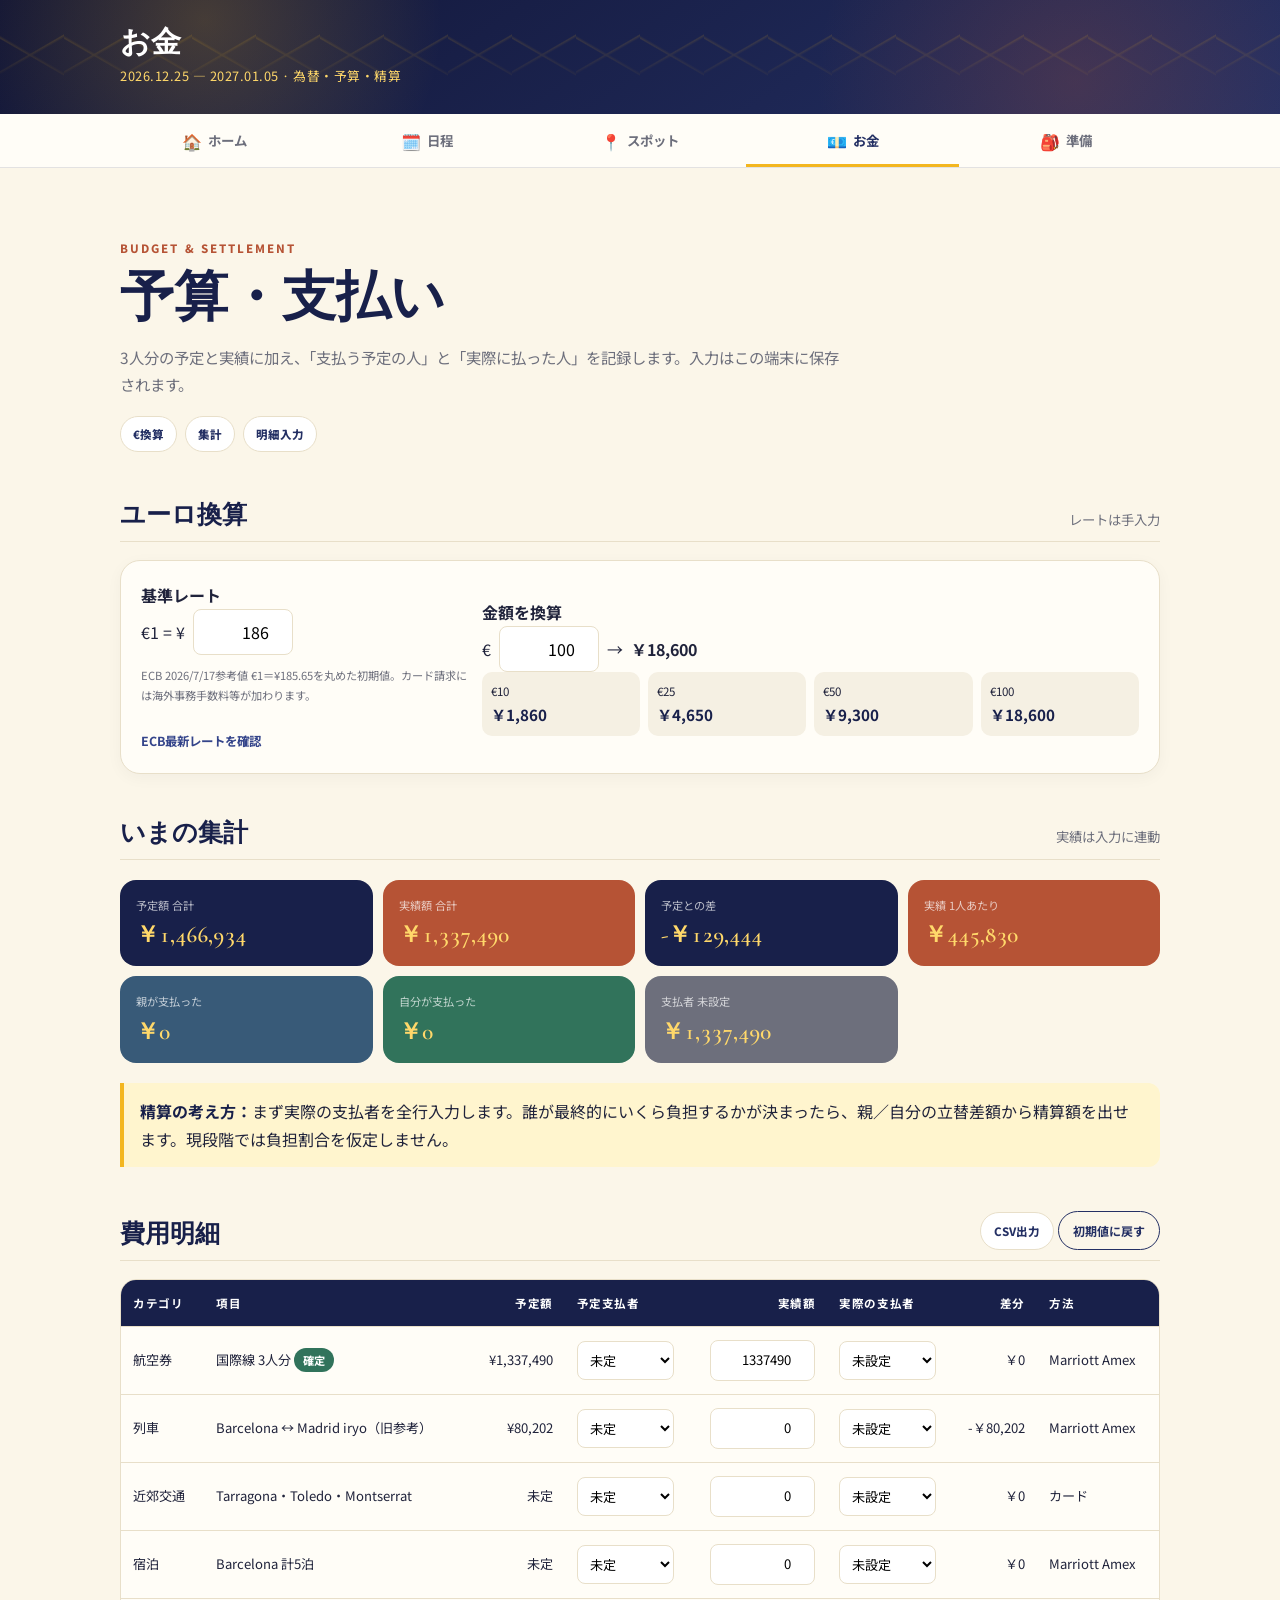
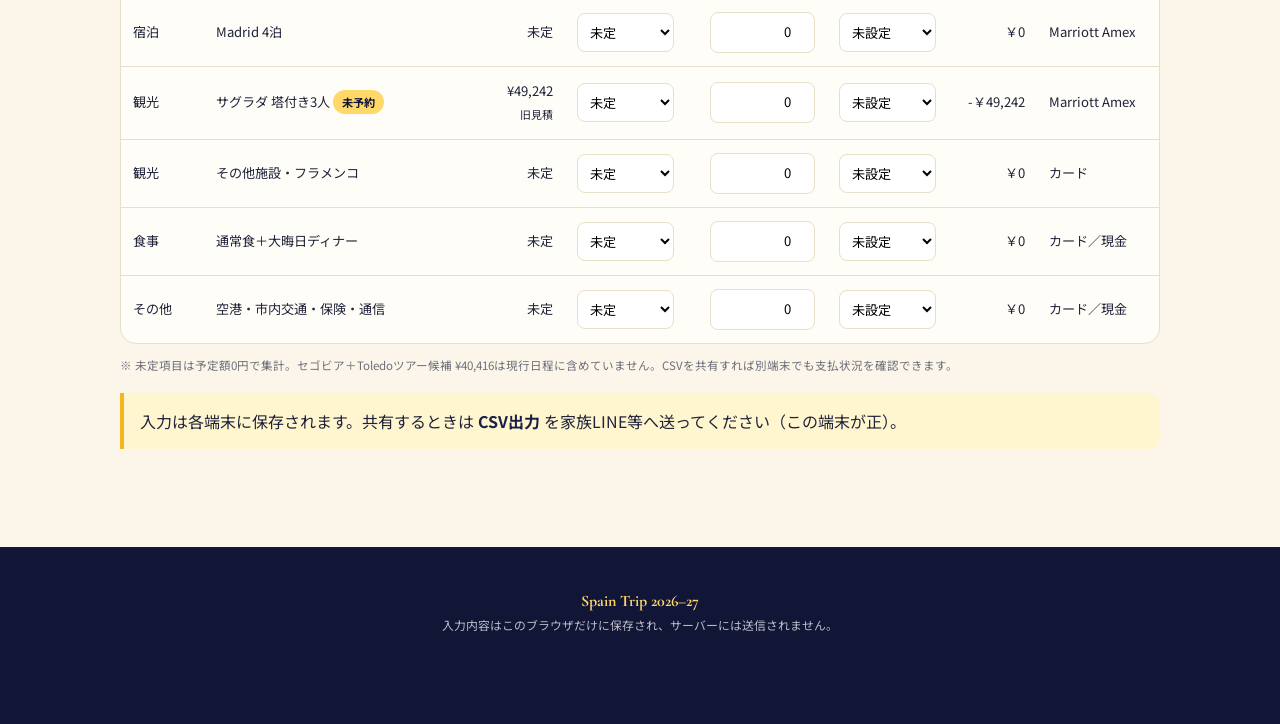
==== commit f725ccef: "feat: usability redesign - today-first home, prep page, bottom tab bar - Home: date-aware mode (coun" ====
--- a/budget.html
+++ b/budget.html
@@ -2,12 +2,18 @@
 <html lang="ja">
 <head>
   <meta charset="utf-8"><meta name="viewport" content="width=device-width, initial-scale=1"><meta name="description" content="スペイン旅行2026–27の予算、為替換算、親と自分の支払い管理。"><meta name="robots" content="noindex, nofollow, noarchive"><meta name="theme-color" content="#18204a"><meta name="apple-mobile-web-app-capable" content="yes"><meta name="apple-mobile-web-app-title" content="Spain Trip"><link rel="manifest" href="manifest.webmanifest"><link rel="icon" href="assets/app-icon.svg" type="image/svg+xml"><link rel="apple-touch-icon" href="assets/app-icon-180.png"><title>予算・精算｜Spain Trip 2026–27</title>
-  <link rel="preconnect" href="https://fonts.googleapis.com"><link rel="preconnect" href="https://fonts.gstatic.com" crossorigin><link href="https://fonts.googleapis.com/css2?family=Cormorant+Garamond:wght@500;600;700&family=Noto+Sans+JP:wght@400;500;700&family=Parisienne&display=swap" rel="stylesheet"><link rel="stylesheet" href="assets/style.css">
+  <link rel="preconnect" href="https://fonts.googleapis.com"><link rel="preconnect" href="https://fonts.gstatic.com" crossorigin><link href="https://fonts.googleapis.com/css2?family=Cormorant+Garamond:wght@500;600;700&family=Noto+Sans+JP:wght@400;500;700&display=swap" rel="stylesheet"><link rel="stylesheet" href="assets/style.css">
 </head>
 <body>
 <a class="skip-link" href="#content">本文へ移動</a>
-<header class="site-header"><div class="hero"><p class="eyebrow">Plan · Pay · Settle</p><h1><span>Presupuesto de</span>Viaje</h1><p class="hero-copy">いくらかかるか、誰が払うか、あとで迷わない。</p></div></header>
-<nav class="site-nav" aria-label="メインナビゲーション"><div class="nav-inner"><a href="index.html">概要</a><a href="spots.html">スポット</a><a href="food.html">グルメ</a><a href="schedule.html">日程</a><a href="budget.html" aria-current="page">予算</a></div></nav>
+<header class="site-header compact"><div class="hero-compact"><p class="page-name">お金</p><p class="page-range">2026.12.25 — 2027.01.05 · 為替・予算・精算</p></div></header>
+<nav class="site-nav" aria-label="メインナビゲーション"><div class="nav-inner">
+<a href="index.html"><span class="nav-ico" aria-hidden="true">🏠</span><span class="nav-label">ホーム</span></a>
+<a href="schedule.html"><span class="nav-ico" aria-hidden="true">🗓️</span><span class="nav-label">日程</span></a>
+<a href="spots.html"><span class="nav-ico" aria-hidden="true">📍</span><span class="nav-label">スポット</span></a>
+<a href="budget.html" aria-current="page"><span class="nav-ico" aria-hidden="true">💶</span><span class="nav-label">お金</span></a>
+<a href="prep.html"><span class="nav-ico" aria-hidden="true">🎒</span><span class="nav-label">準備</span></a>
+</div></nav>
 <main id="content">
   <section class="page-lead"><span class="kicker">Budget & settlement</span><h2>予算・支払い</h2><p class="lead">3人分の予定と実績に加え、「支払う予定の人」と「実際に払った人」を記録します。入力はこの端末に保存されます。</p><div class="jump-nav"><a href="#exchange">€換算</a><a href="#summary">集計</a><a href="#details">明細入力</a></div></section>
 
@@ -41,7 +47,8 @@
       <tr data-budget-row data-planned="0"><td>その他</td><td>空港・市内交通・保険・通信</td><td class="money">未定</td><td><select class="form-control payer-select planned-payer"><option>未定</option><option>親</option><option>自分</option></select></td><td class="money"><input class="budget-input" id="actual-other" type="number" min="0" value="0"></td><td><select class="form-control payer-select actual-payer"><option>未設定</option><option>親</option><option>自分</option></select></td><td class="money" data-diff>—</td><td>カード／現金</td></tr>
     </tbody>
   </table></div>
-  <p class="subtle" style="font-size:.72rem">※ 未定項目は予定額0円で集計。セゴビア＋Toledoツアー候補 ¥40,416は現行日程に含めていません。CSVを共有すれば別端末でも支払状況を確認できます。</p></section>
+  <p class="subtle" style="font-size:.72rem">※ 未定項目は予定額0円で集計。セゴビア＋Toledoツアー候補 ¥40,416は現行日程に含めていません。CSVを共有すれば別端末でも支払状況を確認できます。</p>
+  <div class="note">入力は各端末に保存されます。共有するときは <strong>CSV出力</strong> を家族LINE等へ送ってください（この端末が正）。</div></section>
 </main>
 <footer><strong>Spain Trip 2026–27</strong><br>入力内容はこのブラウザだけに保存され、サーバーには送信されません。</footer>
 <script src="assets/app.js"></script>
--- a/assets/style.css
+++ b/assets/style.css
@@ -37,7 +37,7 @@
 
 .site-header {
   position: relative;
-  min-height: 360px;
+  min-height: 280px;
   overflow: hidden;
   color: white;
   background:
@@ -61,16 +61,22 @@
 .hero { position: relative; z-index: 1; width: min(980px, calc(100% - 40px)); min-width: 0; padding: 64px 0 70px; text-align: center; }
 .eyebrow { margin: 0 0 8px; color: var(--saffron-light); font-size: .74rem; font-weight: 700; letter-spacing: .22em; text-transform: uppercase; }
 .hero h1 { margin: 0; font: 600 clamp(2.8rem, 13vw, 5.6rem)/.9 var(--serif); letter-spacing: .02em; }
-.hero h1 span { display: block; margin-bottom: 10px; color: var(--saffron); font: 400 clamp(2rem, 9vw, 4.1rem)/1 "Parisienne", cursive; transform: rotate(-2deg); }
+.hero h1 span { display: block; margin-bottom: 6px; color: var(--saffron); font: 600 clamp(1.9rem, 8vw, 3.6rem)/1 var(--serif); font-style: italic; letter-spacing: .01em; }
 .hero-copy { max-width: 620px; margin: 24px auto 0; color: rgba(255,255,255,.80); }
 .hero-meta { display: flex; flex-wrap: wrap; justify-content: center; gap: 8px; margin-top: 24px; }
 .hero-meta span { border: 1px solid rgba(255,216,106,.38); background: rgba(255,255,255,.07); padding: 6px 12px; border-radius: 999px; font-size: .8rem; }
 
-.site-nav { position: sticky; top: 0; z-index: 20; border-bottom: 1px solid rgba(24,32,74,.12); background: rgba(255,253,247,.94); backdrop-filter: blur(14px); }
+.site-header.compact { min-height: 0; place-items: stretch; }
+.hero-compact { position: relative; z-index: 1; width: min(1040px, calc(100% - 32px)); margin: 0 auto; padding: 26px 0; }
+.hero-compact .page-name { margin: 0; color: white; font: 600 1.9rem/1.1 var(--serif); }
+.hero-compact .page-range { margin: 6px 0 0; color: var(--saffron-light); font-size: .8rem; letter-spacing: .04em; }
+
+.site-nav { position: sticky; top: 0; z-index: 20; border-bottom: 1px solid rgba(24,32,74,.12); background: rgba(255,253,247,.97); }
 .nav-inner { width: min(100%, 1080px); margin: auto; padding: 0 8px; display: flex; overflow-x: auto; scrollbar-width: none; }
 .nav-inner::-webkit-scrollbar { display: none; }
-.nav-inner a { min-width: max-content; flex: 1; padding: 13px 11px 11px; border-bottom: 3px solid transparent; color: var(--muted); font-size: .78rem; font-weight: 700; text-align: center; text-decoration: none; }
+.nav-inner a { display: flex; align-items: center; justify-content: center; gap: 6px; min-width: max-content; flex: 1; padding: 13px 11px 11px; border-bottom: 3px solid transparent; color: var(--muted); font-size: .78rem; font-weight: 700; text-align: center; text-decoration: none; }
 .nav-inner a:hover, .nav-inner a[aria-current="page"] { color: var(--indigo-800); border-color: var(--saffron); }
+.nav-ico { font-size: 1rem; line-height: 1; }
 
 main { width: min(1040px, calc(100% - 32px)); margin: 0 auto; padding: 48px 0 80px; }
 .page-lead { margin-bottom: 36px; }
@@ -124,8 +130,13 @@
 .fact { border-radius: 12px; background: #f5f0e3; padding: 10px 11px; }
 .fact span { display: block; color: var(--muted); font-size: .64rem; font-weight: 800; letter-spacing: .06em; text-transform: uppercase; }
 .fact strong { display: block; margin-top: 2px; color: var(--indigo-900); font-size: .82rem; line-height: 1.45; }
-.guide-box { margin-top: 16px; border-top: 1px solid var(--line); padding-top: 14px; }
-.guide-box h4 { margin: 0 0 5px; color: var(--terracotta); font-size: .72rem; font-weight: 800; letter-spacing: .08em; text-transform: uppercase; }
+.guide-box { margin-top: 16px; border-top: 1px solid var(--line); padding-top: 12px; }
+.guide-box > summary { cursor: pointer; list-style: none; display: inline-flex; align-items: center; gap: 6px; color: var(--indigo-700); font-size: .74rem; font-weight: 800; }
+.guide-box > summary::-webkit-details-marker { display: none; }
+.guide-box > summary::before { content: "▸"; font-size: .72rem; }
+.guide-box[open] > summary::before { content: "▾"; }
+.guide-box > summary:hover { text-decoration: underline; }
+.guide-box h4 { margin: 12px 0 5px; color: var(--terracotta); font-size: .72rem; font-weight: 800; letter-spacing: .08em; text-transform: uppercase; }
 .guide-box p { margin: 0; color: var(--ink); font-size: .84rem; }
 .spot-card { overflow: hidden; padding: 0; }
 .spot-card-body { padding: 20px; }
@@ -251,12 +262,51 @@
 .packing-item.done span { color: var(--muted); text-decoration: line-through; opacity: .65; }
 .section[id], .task-list[id] { scroll-margin-top: 72px; }
 
+/* 日付チップ（日程） */
+.chip-bar { display: flex; align-items: center; gap: 10px; margin-top: 18px; }
+.date-chips { display: flex; gap: 6px; overflow-x: auto; padding-bottom: 4px; scrollbar-width: none; }
+.date-chips::-webkit-scrollbar { display: none; }
+.date-chip { flex: 0 0 auto; display: grid; place-items: center; width: 38px; height: 38px; border: 1px solid var(--line); border-radius: 50%; background: white; color: var(--indigo-800); font-size: .82rem; font-weight: 800; text-decoration: none; font-variant-numeric: tabular-nums; }
+.date-chip:hover { border-color: var(--saffron); }
+.date-chip.current { color: white; background: var(--saffron); border-color: var(--saffron); }
+.today-btn { flex: 0 0 auto; border: 1px solid var(--indigo-800); border-radius: 999px; background: var(--indigo-900); color: white; padding: 8px 14px; cursor: pointer; font-size: .74rem; font-weight: 800; }
+.today-btn:hover { background: var(--indigo-800); }
+
+/* 日カードの関連リンク */
+.day-links { display: flex; flex-wrap: wrap; gap: 8px; margin-top: 10px; padding-top: 10px; border-top: 1px solid #eee7d7; }
+.day-links a { display: inline-flex; align-items: center; border: 1px solid var(--line); border-radius: 999px; padding: 5px 11px; color: var(--indigo-700); font-size: .7rem; font-weight: 800; text-decoration: none; }
+.day-links a:hover { border-color: var(--saffron); }
+
+/* ホーム：カウントダウン／今日カード */
+.countdown { display: flex; align-items: baseline; justify-content: center; gap: 10px; margin-bottom: 26px; border-radius: var(--radius); color: white; background: linear-gradient(145deg, var(--indigo-800), var(--indigo-950)); padding: 22px; box-shadow: var(--shadow); }
+.countdown span { color: rgba(255,255,255,.82); font-size: .9rem; font-weight: 700; }
+.countdown strong { color: var(--saffron-light); font: 700 clamp(2.6rem, 12vw, 3.8rem)/1 var(--serif); font-variant-numeric: tabular-nums; }
+.today-card { border-radius: var(--radius); color: white; background: linear-gradient(145deg, var(--indigo-800), var(--indigo-950)); padding: 24px; box-shadow: var(--shadow); }
+.today-label { color: var(--saffron-light); font-size: .72rem; font-weight: 800; letter-spacing: .1em; text-transform: uppercase; }
+.today-head { display: flex; flex-wrap: wrap; align-items: center; gap: 12px; margin: 8px 0 4px; }
+.today-head h3 { margin: 0; color: white; }
+.today-card .subtle { color: rgba(255,255,255,.78); }
+
+/* スポット：都市フィルタ */
+.filter-bar { display: flex; flex-wrap: wrap; gap: 8px; margin-top: 18px; }
+.filter-chip { border: 1px solid var(--line); border-radius: 999px; background: white; padding: 8px 14px; color: var(--indigo-800); font-size: .74rem; font-weight: 800; cursor: pointer; }
+.filter-chip:hover { border-color: var(--saffron); }
+.filter-chip.active { color: white; background: var(--indigo-900); border-color: var(--indigo-900); }
+
+/* スポット：予習セクションの折りたたみ */
+.reading-fold { margin-top: 24px; border: 1px solid var(--line); border-radius: var(--radius); background: var(--paper); padding: 4px 20px; }
+.reading-fold > summary { cursor: pointer; list-style: none; padding: 16px 0; color: var(--indigo-900); font: 700 1.25rem/1.3 var(--serif); }
+.reading-fold > summary::-webkit-details-marker { display: none; }
+.reading-fold > summary small { display: block; color: var(--muted); font: 400 .72rem/1.4 var(--sans); }
+.reading-fold[open] > summary { border-bottom: 1px solid var(--line); margin-bottom: 16px; }
+.reading-fold[open] { padding-bottom: 20px; }
+
 footer { color: rgba(255,255,255,.72); background: var(--indigo-950); padding: 40px 20px 88px; text-align: center; font-size: .74rem; }
 footer strong { color: var(--saffron-light); font-family: var(--serif); font-size: 1rem; }
 
 @media (min-width: 640px) {
   body { font-size: 16px; }
-  .site-header { min-height: 420px; }
+  .site-header:not(.compact) { min-height: 340px; }
   .nav-inner a { font-size: .84rem; padding: 15px 16px 12px; }
   main { padding-top: 64px; }
   .card-grid, .quick-grid { grid-template-columns: repeat(2, 1fr); }
@@ -294,6 +344,15 @@
 }
 
 @media (max-width: 639px) {
+  body { padding-bottom: calc(60px + env(safe-area-inset-bottom)); }
+  .site-nav { position: fixed; top: auto; bottom: 0; left: 0; right: 0; border-top: 1px solid rgba(24,32,74,.14); border-bottom: none; box-shadow: 0 -6px 20px rgba(17,21,54,.12); padding-bottom: env(safe-area-inset-bottom); }
+  .nav-inner { padding: 0; }
+  .nav-inner a { flex-direction: column; gap: 3px; flex: 1; padding: 8px 2px 7px; border-bottom: none; border-top: 3px solid transparent; }
+  .nav-inner a:hover, .nav-inner a[aria-current="page"] { border-color: transparent; color: var(--indigo-800); }
+  .nav-inner a[aria-current="page"] .nav-ico { transform: translateY(-1px); }
+  .nav-inner a[aria-current="page"] .nav-label { color: var(--indigo-900); }
+  .nav-ico { font-size: 1.3rem; }
+  .nav-label { font-size: .6rem; font-weight: 800; letter-spacing: .02em; }
   .budget-table { min-width: 0; background: transparent; }
   .budget-table thead { display: none; }
   .budget-table, .budget-table tbody { display: block; }
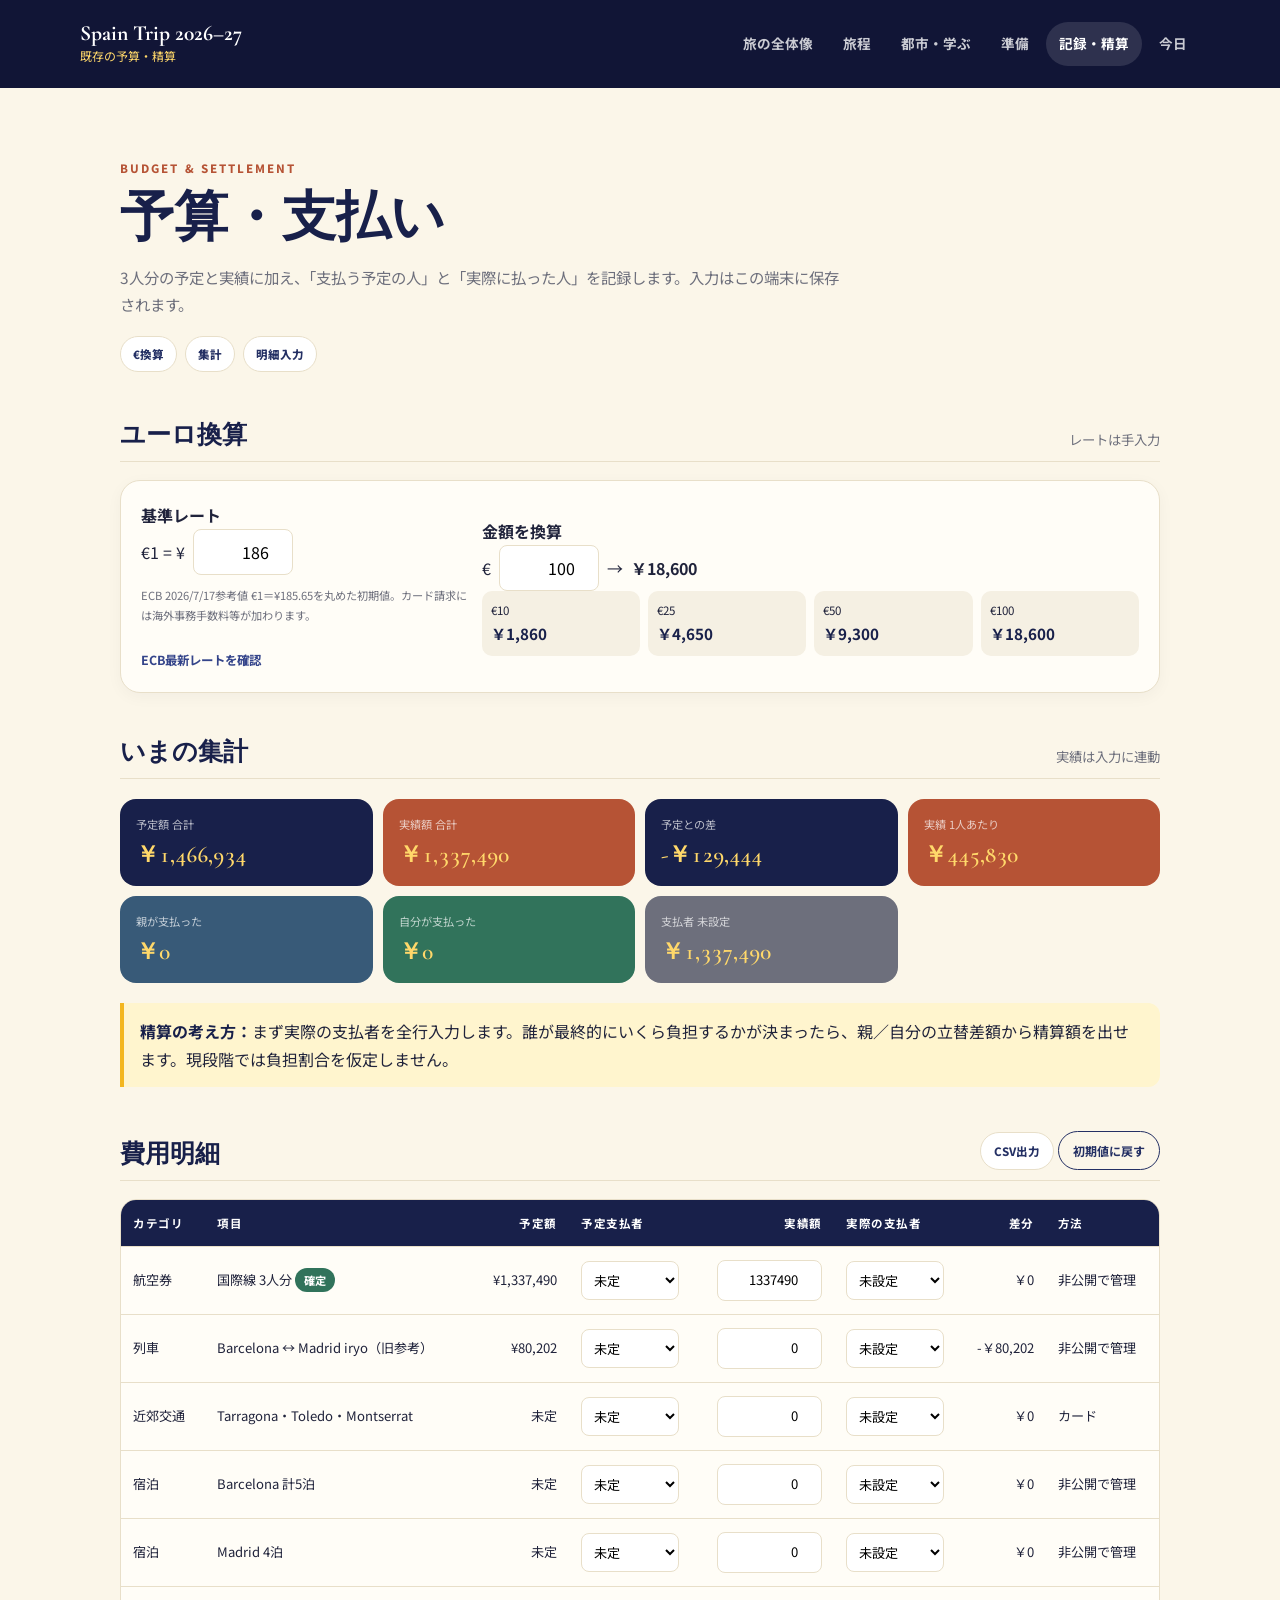
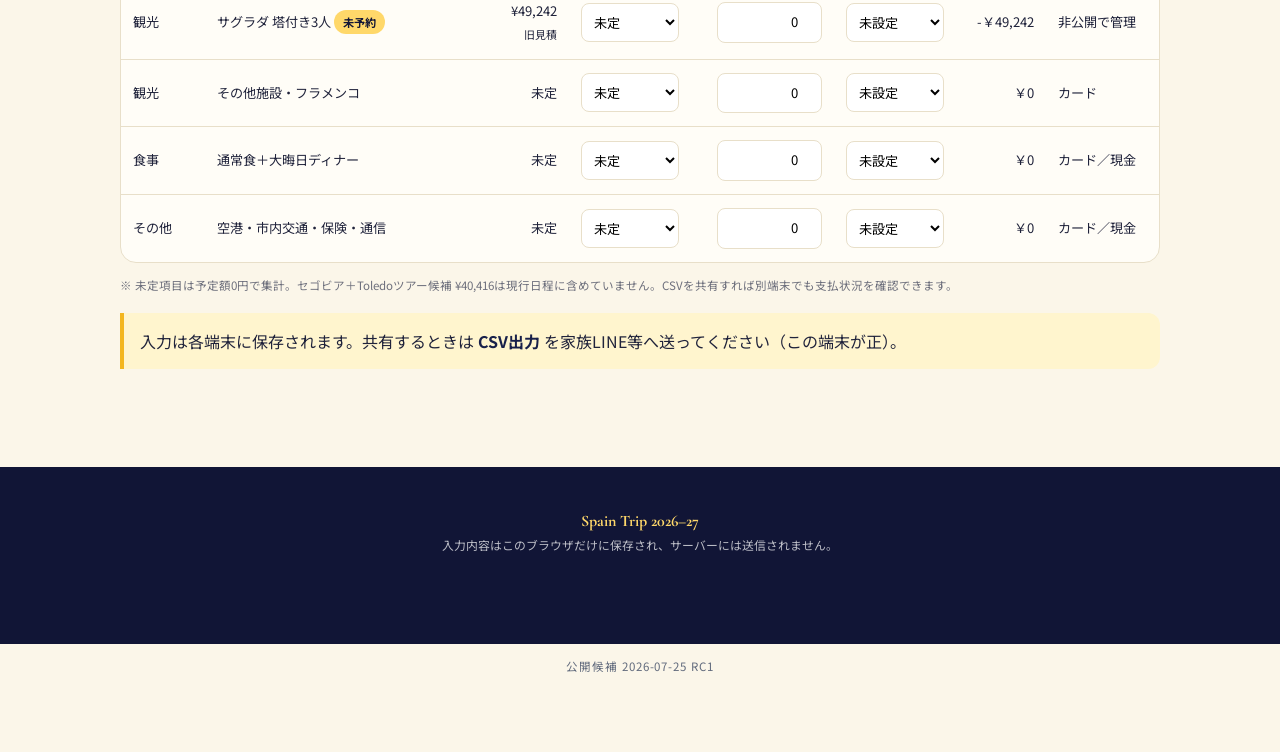
==== commit 17957a27: "release: publish PUBLIC-RC-01" ====
--- a/budget.html
+++ b/budget.html
@@ -1,19 +1,12 @@
 <!doctype html>
 <html lang="ja">
 <head>
-  <meta charset="utf-8"><meta name="viewport" content="width=device-width, initial-scale=1"><meta name="description" content="スペイン旅行2026–27の予算、為替換算、親と自分の支払い管理。"><meta name="robots" content="noindex, nofollow, noarchive"><meta name="theme-color" content="#18204a"><meta name="apple-mobile-web-app-capable" content="yes"><meta name="apple-mobile-web-app-title" content="Spain Trip"><link rel="manifest" href="manifest.webmanifest"><link rel="icon" href="assets/app-icon.svg" type="image/svg+xml"><link rel="apple-touch-icon" href="assets/app-icon-180.png"><title>予算・精算｜Spain Trip 2026–27</title>
+  <meta charset="utf-8"><meta name="viewport" content="width=device-width, initial-scale=1"><meta name="description" content="スペイン旅行2026–27の予算、為替換算、親と自分の支払い管理。"><meta name="robots" content="noindex,nofollow,noarchive,nosnippet,noimageindex"><meta name="theme-color" content="#18204a"><meta name="apple-mobile-web-app-capable" content="yes"><meta name="apple-mobile-web-app-title" content="Spain Trip"><link rel="manifest" href="manifest.webmanifest"><link rel="icon" href="assets/app-icon.svg" type="image/svg+xml"><link rel="apple-touch-icon" href="assets/app-icon-180.png"><title>予算・精算｜Spain Trip 2026–27</title>
   <link rel="preconnect" href="https://fonts.googleapis.com"><link rel="preconnect" href="https://fonts.gstatic.com" crossorigin><link href="https://fonts.googleapis.com/css2?family=Cormorant+Garamond:wght@500;600;700&family=Noto+Sans+JP:wght@400;500;700&display=swap" rel="stylesheet"><link rel="stylesheet" href="assets/style.css">
 </head>
-<body>
+<body data-view="records">
 <a class="skip-link" href="#content">本文へ移動</a>
-<header class="site-header compact"><div class="hero-compact"><p class="page-name">お金</p><p class="page-range">2026.12.25 — 2027.01.05 · 為替・予算・精算</p></div></header>
-<nav class="site-nav" aria-label="メインナビゲーション"><div class="nav-inner">
-<a href="index.html"><span class="nav-ico" aria-hidden="true">🏠</span><span class="nav-label">ホーム</span></a>
-<a href="schedule.html"><span class="nav-ico" aria-hidden="true">🗓️</span><span class="nav-label">日程</span></a>
-<a href="spots.html"><span class="nav-ico" aria-hidden="true">📍</span><span class="nav-label">スポット</span></a>
-<a href="budget.html" aria-current="page"><span class="nav-ico" aria-hidden="true">💶</span><span class="nav-label">お金</span></a>
-<a href="prep.html"><span class="nav-ico" aria-hidden="true">🎒</span><span class="nav-label">準備</span></a>
-</div></nav>
+<header class="phase1-header"><div class="phase1-header-inner"><a class="brand" href="index.html"><strong>Spain Trip 2026–27</strong><span>既存の予算・精算</span></a><nav class="desktop-nav" data-desktop-nav aria-label="主要ナビゲーション"></nav></div></header><nav class="mobile-nav" data-mobile-nav aria-label="モバイル主要ナビゲーション"></nav>
 <main id="content">
   <section class="page-lead"><span class="kicker">Budget & settlement</span><h2>予算・支払い</h2><p class="lead">3人分の予定と実績に加え、「支払う予定の人」と「実際に払った人」を記録します。入力はこの端末に保存されます。</p><div class="jump-nav"><a href="#exchange">€換算</a><a href="#summary">集計</a><a href="#details">明細入力</a></div></section>
 
@@ -36,12 +29,12 @@
   <div class="table-wrap"><table class="budget-table">
     <thead><tr><th>カテゴリ</th><th>項目</th><th class="money">予定額</th><th>予定支払者</th><th class="money">実績額</th><th>実際の支払者</th><th class="money">差分</th><th>方法</th></tr></thead>
     <tbody>
-      <tr data-budget-row data-planned="1337490"><td>航空券</td><td>国際線 3人分 <span class="tag confirmed">確定</span></td><td class="money">¥1,337,490</td><td><select class="form-control payer-select planned-payer" aria-label="航空券の予定支払者"><option>未定</option><option>親</option><option>自分</option></select></td><td class="money"><input class="budget-input" id="actual-flight" type="number" min="0" value="1337490" aria-label="航空券の実績額"></td><td><select class="form-control payer-select actual-payer" aria-label="航空券の実際の支払者"><option>未設定</option><option>親</option><option>自分</option></select></td><td class="money" data-diff>—</td><td>Marriott Amex</td></tr>
-      <tr data-budget-row data-planned="80202"><td>列車</td><td>Barcelona ↔ Madrid iryo（旧参考）</td><td class="money">¥80,202</td><td><select class="form-control payer-select planned-payer"><option>未定</option><option>親</option><option>自分</option></select></td><td class="money"><input class="budget-input" id="actual-iryo" type="number" min="0" value="0" aria-label="iryo実績額"></td><td><select class="form-control payer-select actual-payer"><option>未設定</option><option>親</option><option>自分</option></select></td><td class="money" data-diff>—</td><td>Marriott Amex</td></tr>
+      <tr data-budget-row data-planned="1337490"><td>航空券</td><td>国際線 3人分 <span class="tag confirmed">確定</span></td><td class="money">¥1,337,490</td><td><select class="form-control payer-select planned-payer" aria-label="航空券の予定支払者"><option>未定</option><option>親</option><option>自分</option></select></td><td class="money"><input class="budget-input" id="actual-flight" type="number" min="0" value="1337490" aria-label="航空券の実績額"></td><td><select class="form-control payer-select actual-payer" aria-label="航空券の実際の支払者"><option>未設定</option><option>親</option><option>自分</option></select></td><td class="money" data-diff>—</td><td>非公開で管理</td></tr>
+      <tr data-budget-row data-planned="80202"><td>列車</td><td>Barcelona ↔ Madrid iryo（旧参考）</td><td class="money">¥80,202</td><td><select class="form-control payer-select planned-payer"><option>未定</option><option>親</option><option>自分</option></select></td><td class="money"><input class="budget-input" id="actual-iryo" type="number" min="0" value="0" aria-label="iryo実績額"></td><td><select class="form-control payer-select actual-payer"><option>未設定</option><option>親</option><option>自分</option></select></td><td class="money" data-diff>—</td><td>非公開で管理</td></tr>
       <tr data-budget-row data-planned="0"><td>近郊交通</td><td>Tarragona・Toledo・Montserrat</td><td class="money">未定</td><td><select class="form-control payer-select planned-payer"><option>未定</option><option>親</option><option>自分</option></select></td><td class="money"><input class="budget-input" id="actual-local-train" type="number" min="0" value="0"></td><td><select class="form-control payer-select actual-payer"><option>未設定</option><option>親</option><option>自分</option></select></td><td class="money" data-diff>—</td><td>カード</td></tr>
-      <tr data-budget-row data-planned="0"><td>宿泊</td><td>Barcelona 計5泊</td><td class="money">未定</td><td><select class="form-control payer-select planned-payer"><option>未定</option><option>親</option><option>自分</option></select></td><td class="money"><input class="budget-input" id="actual-hotel-bcn" type="number" min="0" value="0"></td><td><select class="form-control payer-select actual-payer"><option>未設定</option><option>親</option><option>自分</option></select></td><td class="money" data-diff>—</td><td>Marriott Amex</td></tr>
-      <tr data-budget-row data-planned="0"><td>宿泊</td><td>Madrid 4泊</td><td class="money">未定</td><td><select class="form-control payer-select planned-payer"><option>未定</option><option>親</option><option>自分</option></select></td><td class="money"><input class="budget-input" id="actual-hotel-mad" type="number" min="0" value="0"></td><td><select class="form-control payer-select actual-payer"><option>未設定</option><option>親</option><option>自分</option></select></td><td class="money" data-diff>—</td><td>Marriott Amex</td></tr>
-      <tr data-budget-row data-planned="49242"><td>観光</td><td>サグラダ 塔付き3人 <span class="tag pending">未予約</span></td><td class="money">¥49,242<br><small>旧見積</small></td><td><select class="form-control payer-select planned-payer"><option>未定</option><option>親</option><option>自分</option></select></td><td class="money"><input class="budget-input" id="actual-sagrada" type="number" min="0" value="0"></td><td><select class="form-control payer-select actual-payer"><option>未設定</option><option>親</option><option>自分</option></select></td><td class="money" data-diff>—</td><td>Marriott Amex</td></tr>
+      <tr data-budget-row data-planned="0"><td>宿泊</td><td>Barcelona 計5泊</td><td class="money">未定</td><td><select class="form-control payer-select planned-payer"><option>未定</option><option>親</option><option>自分</option></select></td><td class="money"><input class="budget-input" id="actual-hotel-bcn" type="number" min="0" value="0"></td><td><select class="form-control payer-select actual-payer"><option>未設定</option><option>親</option><option>自分</option></select></td><td class="money" data-diff>—</td><td>非公開で管理</td></tr>
+      <tr data-budget-row data-planned="0"><td>宿泊</td><td>Madrid 4泊</td><td class="money">未定</td><td><select class="form-control payer-select planned-payer"><option>未定</option><option>親</option><option>自分</option></select></td><td class="money"><input class="budget-input" id="actual-hotel-mad" type="number" min="0" value="0"></td><td><select class="form-control payer-select actual-payer"><option>未設定</option><option>親</option><option>自分</option></select></td><td class="money" data-diff>—</td><td>非公開で管理</td></tr>
+      <tr data-budget-row data-planned="49242"><td>観光</td><td>サグラダ 塔付き3人 <span class="tag pending">未予約</span></td><td class="money">¥49,242<br><small>旧見積</small></td><td><select class="form-control payer-select planned-payer"><option>未定</option><option>親</option><option>自分</option></select></td><td class="money"><input class="budget-input" id="actual-sagrada" type="number" min="0" value="0"></td><td><select class="form-control payer-select actual-payer"><option>未設定</option><option>親</option><option>自分</option></select></td><td class="money" data-diff>—</td><td>非公開で管理</td></tr>
       <tr data-budget-row data-planned="0"><td>観光</td><td>その他施設・フラメンコ</td><td class="money">未定</td><td><select class="form-control payer-select planned-payer"><option>未定</option><option>親</option><option>自分</option></select></td><td class="money"><input class="budget-input" id="actual-tickets" type="number" min="0" value="0"></td><td><select class="form-control payer-select actual-payer"><option>未設定</option><option>親</option><option>自分</option></select></td><td class="money" data-diff>—</td><td>カード</td></tr>
       <tr data-budget-row data-planned="0"><td>食事</td><td>通常食＋大晦日ディナー</td><td class="money">未定</td><td><select class="form-control payer-select planned-payer"><option>未定</option><option>親</option><option>自分</option></select></td><td class="money"><input class="budget-input" id="actual-food" type="number" min="0" value="0"></td><td><select class="form-control payer-select actual-payer"><option>未設定</option><option>親</option><option>自分</option></select></td><td class="money" data-diff>—</td><td>カード／現金</td></tr>
       <tr data-budget-row data-planned="0"><td>その他</td><td>空港・市内交通・保険・通信</td><td class="money">未定</td><td><select class="form-control payer-select planned-payer"><option>未定</option><option>親</option><option>自分</option></select></td><td class="money"><input class="budget-input" id="actual-other" type="number" min="0" value="0"></td><td><select class="form-control payer-select actual-payer"><option>未設定</option><option>親</option><option>自分</option></select></td><td class="money" data-diff>—</td><td>カード／現金</td></tr>
@@ -51,6 +44,6 @@
   <div class="note">入力は各端末に保存されます。共有するときは <strong>CSV出力</strong> を家族LINE等へ送ってください（この端末が正）。</div></section>
 </main>
 <footer><strong>Spain Trip 2026–27</strong><br>入力内容はこのブラウザだけに保存され、サーバーには送信されません。</footer>
-<script src="assets/app.js"></script>
-</body>
+<script src="assets/phase1-canonical.js"></script><script src="assets/phase1-contract.js"></script><script src="assets/phase1-utils-1-3-1.js"></script><script src="assets/app.js"></script><script src="assets/phase1-runtime.js"></script>
+<script src="assets/bootstrap.js"></script><p class="public-rc-version" aria-label="公開版識別子">公開候補 2026-07-25 RC1</p></body>
 </html>
--- a/assets/style.css
+++ b/assets/style.css
@@ -25,10 +25,16 @@
   background: var(--cream);
   color: var(--ink);
   font-family: var(--sans);
-  font-size: 15px;
+  font-size: 16px;
   line-height: 1.75;
   -webkit-font-smoothing: antialiased;
 }
+
+/* Phase 1 planning interface */
+.phase1-header{background:var(--indigo-950);color:#fff}.phase1-header-inner{width:min(1120px,calc(100% - 32px));margin:auto;min-height:88px;display:flex;align-items:center;justify-content:space-between;gap:24px}.brand{text-decoration:none}.brand strong{display:block;color:#fff;font:700 1.35rem/1.1 var(--serif)}.brand span{display:block;color:var(--saffron-light);font-size:.75rem}.desktop-nav{display:flex;align-items:center;gap:4px}.desktop-nav a{min-height:44px;display:flex;align-items:center;border-radius:999px;padding:8px 13px;color:rgba(255,255,255,.78);font-size:.85rem;font-weight:700;text-decoration:none}.desktop-nav a:hover,.desktop-nav a[aria-current=page]{background:rgba(255,255,255,.12);color:#fff}.desktop-nav .today-utility{margin-left:8px;background:var(--saffron);color:var(--indigo-950)}.mobile-nav{display:none}.phase1-main{width:min(1120px,calc(100% - 32px));padding-top:36px}.dashboard-hero,.page-intro,.schedule-overview,.today-hero{border-radius:28px;background:linear-gradient(135deg,var(--indigo-950),var(--indigo-700));color:#fff;padding:clamp(24px,5vw,52px);box-shadow:var(--shadow)}.dashboard-hero h1,.page-intro h1,.schedule-overview h1,.today-hero h1{margin:0;color:#fff;font:700 clamp(2.2rem,6vw,4.4rem)/1 var(--serif)}.dashboard-hero .eyebrow,.page-intro .eyebrow,.schedule-overview .eyebrow{color:var(--saffron-light)}.date-line{font-weight:700}.route-line{display:flex;align-items:center;flex-wrap:wrap;gap:8px;margin-top:24px}.route-line span{border:1px solid rgba(255,255,255,.22);border-radius:999px;padding:6px 10px}.route-line b{color:var(--saffron)}.dashboard-grid{display:grid;grid-template-columns:repeat(4,minmax(0,1fr));gap:14px;margin:18px 0}.metric-card,.panel,.evaluation-card,.day-card,.next-card{border:1px solid var(--line);border-radius:20px;background:var(--paper);padding:22px;box-shadow:0 5px 20px rgba(17,21,54,.05)}.metric-card{display:flex;flex-direction:column;min-height:190px}.metric-card.alert{border-top:5px solid var(--saffron)}.metric-card>span,.hero-experience>span,.next-card>span{color:var(--muted);font-size:.75rem;font-weight:800;letter-spacing:.08em;text-transform:uppercase}.metric-card>strong{margin:8px 0;color:var(--indigo-900);font:700 2rem/1 var(--serif)}.metric-card a{margin-top:auto;font-weight:700;color:var(--indigo-700)}.metric-card small{color:var(--muted)}.decision-panel{display:grid;grid-template-columns:.7fr 1.3fr;gap:24px;margin:24px 0;border-radius:20px;background:#fff5ce;padding:24px}.decision-panel .eyebrow{color:var(--terracotta)}.decision-panel h2{font-size:2rem}.decision-panel ol{margin:0;padding-left:24px}.decision-panel li+li{margin-top:12px}.decision-panel li span{display:block;color:var(--muted);font-size:.82rem}.two-column{display:grid;grid-template-columns:1fr 1fr;gap:18px;margin:18px 0}.panel{margin:18px 0}.panel h2{font-size:2rem}.panel h4{margin-bottom:4px}.evaluation-card{height:100%}.evaluation-card p{margin:.4rem 0}.weight-grid{display:grid;grid-template-columns:repeat(2,minmax(0,1fr));gap:8px;margin:18px 0}.weight-grid div,.summary-strip>div{border-radius:12px;background:#f3eedf;padding:10px 12px}.weight-grid span,.summary-strip span{display:block;color:var(--muted);font-size:.75rem}.weight-grid strong,.summary-strip strong{color:var(--indigo-900)}.status-pill{display:inline-flex;align-items:center;min-height:28px;border:1px solid var(--line);border-radius:999px;background:#f2eee4;padding:3px 9px;font-size:.75rem;font-weight:800}.status-pill.is-done,.decision-label.is-done{background:#e2f1e8;color:#235f49}.status-pill.is-open,.decision-label.is-open{background:#fff0bd;color:#624b05}.status-pill.is-fixed{background:var(--indigo-900);color:#fff}.status-pill.is-flex{background:#e8efff;color:var(--indigo-800)}.city-grid,.coverage-grid,.learning-grid,.info-grid{display:grid;grid-template-columns:repeat(3,minmax(0,1fr));gap:12px}.city-grid article,.coverage-grid article{border:1px solid var(--line);border-radius:16px;padding:18px}.city-grid p{color:var(--muted)}.schedule-overview{display:grid;grid-template-columns:1.25fr .75fr;gap:20px;align-items:center}.schedule-overview .evaluation-card{color:var(--ink)}.summary-strip{display:grid;grid-template-columns:repeat(4,minmax(0,1fr));gap:10px;margin:16px 0}.page-actions,.quick-actions,.prep-links{display:flex;flex-wrap:wrap;align-items:center;gap:10px;margin:16px 0}.page-actions a,.quick-actions a,.prep-links a,.primary-button{display:inline-flex;min-height:46px;align-items:center;border:1px solid var(--indigo-700);border-radius:999px;padding:9px 16px;color:var(--indigo-800);font-weight:800;text-decoration:none}.primary-button,.page-actions .primary-button{border-color:var(--saffron);background:var(--saffron);color:var(--indigo-950)}.days-list{display:grid;gap:22px}.day-card{scroll-margin-top:80px;padding:0;overflow:hidden}.day-header{display:grid;grid-template-columns:auto 1fr auto;align-items:center;gap:16px;background:var(--indigo-900);color:#fff;padding:20px}.day-header h2{margin:0;color:#fff;font-size:2rem}.day-header p,.day-header span{margin:0;color:rgba(255,255,255,.78)}.day-date{width:66px;height:66px;display:grid;place-items:center;border-radius:14px;background:var(--saffron);color:var(--indigo-950)}.day-date strong{font-size:1rem}.day-date span{color:var(--indigo-950)}.load-badge{border-radius:999px;padding:6px 10px;font-size:.78rem;font-weight:800}.load-高{background:#ffd8ca;color:#722e1e}.load-中{background:#fff0bd;color:#624b05}.load-低{background:#dcefe3;color:#235f49}.day-meta{display:grid;grid-template-columns:repeat(6,minmax(0,1fr));gap:1px;background:var(--line);border-bottom:1px solid var(--line)}.day-meta div{background:var(--paper);padding:12px}.day-meta span{display:block;color:var(--muted);font-size:.7rem}.day-meta strong{font-size:.85rem}.hero-experience{margin:18px;border-left:4px solid var(--saffron);background:#fff7d8;padding:12px 16px}.hero-experience strong{display:block;color:var(--indigo-900);font-size:1.1rem}.hero-experience p{margin:4px 0 0}.timeline{padding:0 18px 18px}.timeline-item{display:grid;grid-template-columns:100px 1fr;gap:16px;border-top:1px solid var(--line);padding:18px 0}.timeline-time strong,.timeline-time span{display:block}.timeline-time strong{color:var(--indigo-900)}.timeline-time span{color:var(--muted);font-size:.8rem}.timeline-body h4{margin:0 0 8px;color:var(--indigo-900);font-size:1.05rem}.badge-row,.text-links{display:flex;flex-wrap:wrap;gap:6px}.item-facts{display:grid;grid-template-columns:repeat(4,minmax(0,1fr));gap:6px;margin:12px 0}.item-facts div{border-radius:9px;background:#f4f0e6;padding:6px 9px}.item-facts dt{color:var(--muted);font-size:.68rem}.item-facts dd{margin:0;font-size:.8rem;font-weight:700}.item-note{color:var(--muted);font-size:.85rem}.text-links a{font-weight:700;color:var(--indigo-700)}.day-review{margin:0 18px 18px;border-radius:14px;background:#eef1fb;padding:12px 16px}.day-review summary{cursor:pointer;min-height:44px;display:flex;align-items:center;color:var(--indigo-900);font-weight:800}.day-review dl{margin:0}.day-review dl div{display:grid;grid-template-columns:180px 1fr;gap:12px;border-top:1px solid #d4d9e9;padding:10px 0}.day-review dt{font-weight:700}.day-review dd{margin:0}.filter-row{display:flex;gap:8px;overflow-x:auto;margin:16px 0;padding-bottom:4px}.filter-row button{min-height:44px;border:1px solid var(--line);border-radius:999px;background:#fff;padding:8px 14px;white-space:nowrap}.filter-row button.is-active{background:var(--indigo-900);color:#fff}.decision-label{display:inline-block;border-radius:8px;padding:4px 8px;font-weight:800}.section-help{color:var(--muted)}.learning-grid a,.info-grid a{display:flex;min-height:140px;flex-direction:column;border:1px solid var(--line);border-radius:16px;background:#fff;padding:18px;text-decoration:none}.learning-grid a:hover,.info-grid a:hover{border-color:var(--saffron);box-shadow:var(--shadow)}.learning-grid span,.learning-grid small,.info-grid span{color:var(--muted)}.learning-grid strong,.info-grid strong{margin:8px 0;color:var(--indigo-900);font-size:1.05rem}.breadcrumbs{display:flex;flex-wrap:wrap;gap:8px;margin-bottom:18px;color:var(--muted);font-size:.85rem}.learning-article{max-width:860px;margin:auto}.learning-article>header{margin-bottom:24px}.learning-article>header h1{margin:0;color:var(--indigo-900);font:700 clamp(2.3rem,7vw,4.5rem)/1 var(--serif)}.learning-level{display:grid;grid-template-columns:260px 1fr;gap:30px;border-top:1px solid var(--line);padding:34px 0}.learning-level>div:first-child>span{display:grid;width:36px;height:36px;place-items:center;border-radius:50%;background:var(--saffron);font-weight:800}.learning-level h2{font-size:2.1rem}.learning-level dl{margin:0}.learning-level dl div{border-bottom:1px solid var(--line);padding:12px 0}.learning-level dt{font-weight:800}.learning-level dd{margin:4px 0 0}.term{display:inline-flex;border-radius:999px;background:#eee9dc;padding:3px 9px;margin:2px;font-size:.85rem}.empty-state{border:1px dashed #bbb4a5;border-radius:14px;background:#faf7ef;padding:22px;color:var(--muted)}.article-footer{display:flex;flex-wrap:wrap;gap:8px;border-top:1px solid var(--line);padding-top:20px}.article-footer a{min-height:44px;display:flex;align-items:center;border:1px solid var(--indigo-700);border-radius:999px;padding:8px 14px;color:var(--indigo-700);font-weight:700;text-decoration:none}.today-hero{position:relative}.today-hero>p{margin:0}.today-hero>strong{display:block;margin-top:10px;font-size:1.1rem}.preview-note{display:inline-flex;margin-top:20px;border-radius:999px;background:#fff0bd;color:#624b05;padding:5px 10px;font-size:.78rem;font-weight:800}.next-card{margin:-18px 18px 18px;position:relative}.next-card h2{font-size:2rem}.responsive-list{display:grid;gap:10px}.responsive-list article{display:grid;grid-template-columns:1.2fr 1fr;gap:20px;border:1px solid var(--line);border-radius:14px;padding:16px}.responsive-list article h3{margin:6px 0 0;font-family:var(--sans);font-size:1rem}.responsive-list dl{display:grid;grid-template-columns:repeat(2,1fr);gap:6px;margin:0}.responsive-list dl div{background:#f4f0e6;border-radius:8px;padding:6px 8px}.responsive-list dt{color:var(--muted);font-size:.7rem}.responsive-list dd{margin:0;font-size:.8rem;font-weight:700}.info-grid{grid-template-columns:repeat(2,minmax(0,1fr))}
+
+@media(max-width:900px){.desktop-nav{display:none}.phase1-header-inner{min-height:70px}.mobile-nav{position:fixed;z-index:50;left:0;right:0;bottom:0;display:grid;grid-template-columns:repeat(4,1fr);border-top:1px solid var(--line);background:rgba(255,253,247,.98);padding-bottom:env(safe-area-inset-bottom)}.mobile-nav a{min-height:60px;display:flex;flex-direction:column;align-items:center;justify-content:center;color:var(--muted);font-size:.72rem;font-weight:800;text-decoration:none}.mobile-nav a span{font-size:1.05rem;line-height:1.1}.mobile-nav a[aria-current=page]{color:var(--indigo-900);background:#fff4cb}.phase1-main,main{padding-bottom:100px}.dashboard-grid{grid-template-columns:repeat(2,1fr)}.schedule-overview{grid-template-columns:1fr}.day-meta{grid-template-columns:repeat(3,1fr)}.city-grid,.coverage-grid,.learning-grid{grid-template-columns:repeat(2,1fr)}}
+@media(max-width:600px){body{font-size:16px;line-height:1.7}.phase1-main,main{width:min(1120px,calc(100% - 24px));padding-top:20px}.dashboard-hero,.page-intro,.schedule-overview,.today-hero{border-radius:20px;padding:24px 20px}.dashboard-grid,.two-column,.decision-panel,.city-grid,.coverage-grid,.learning-grid,.info-grid{grid-template-columns:1fr}.metric-card{min-height:150px}.summary-strip{grid-template-columns:repeat(2,1fr)}.decision-panel{gap:8px}.day-header{grid-template-columns:auto 1fr}.day-header .load-badge{grid-column:2}.day-meta{grid-template-columns:repeat(2,1fr)}.timeline-item{grid-template-columns:72px 1fr;gap:10px}.item-facts{grid-template-columns:repeat(2,1fr)}.day-review dl div{grid-template-columns:1fr;gap:2px}.learning-level{grid-template-columns:1fr;gap:8px;padding:26px 0}.responsive-list article{grid-template-columns:1fr}.next-card{margin:-12px 10px 14px}.route-line{font-size:.82rem}.route-line b{display:none}.panel,.evaluation-card{padding:18px}.section-title{align-items:flex-start}.section-title h2{font-size:1.7rem}}
 a { color: inherit; }
 img { max-width: 100%; }
 button, input, select { font: inherit; }
@@ -229,6 +235,9 @@
 .agenda { margin-top: 10px; }
 .agenda p { display: grid; grid-template-columns: 5.5em 1fr; gap: 8px; margin: 0; border-top: 1px solid #eee7d7; padding: 7px 0; font-size: .78rem; }
 .agenda time { color: var(--indigo-700); font-weight: 800; font-variant-numeric: tabular-nums; }
+.agenda p.ref-time time { color: #9a7b12; }
+.ref-badge { display: inline-block; margin-left: 6px; padding: 1px 7px; border-radius: 999px; background: var(--saffron-light); color: var(--indigo-950); font-size: .62rem; font-weight: 700; vertical-align: middle; }
+.agenda .fee-check { color: #9a7b12; font-weight: 700; }
 .day-note { margin: 8px 0 0; border-radius: 8px; background: #fff5ce; padding: 7px 9px; color: #654f14; font-size: .68rem; }
 .transfer { border-color: #ddbaa9; }
 .transfer .date-tile { background: var(--terracotta); }
@@ -371,3 +380,44 @@
   .budget-table td:nth-child(8)::before { content: "支払方法"; }
   .budget-input, .payer-select { width: 100%; min-width: 0; }
 }
+
+/* Phase 1.1 namespace: decision-oriented UI, isolated from legacy .timeline/.panel rules. */
+.phase1-main{width:min(1120px,calc(100% - 24px));margin:0 auto;padding:32px 0 104px;font-size:16px;line-height:1.7;overflow-wrap:anywhere}
+.phase1-main h1,.phase1-main h2,.phase1-main h3{line-height:1.25;overflow-wrap:anywhere}
+.p1-hero,.p1-page-intro,.p1-today-head{padding:clamp(24px,5vw,56px);border-radius:24px;background:linear-gradient(135deg,#111536,#26356f);color:#fff;margin-bottom:24px}.p1-hero h1,.p1-today-head h1{font-size:clamp(2rem,5vw,4rem);margin:.2em 0}.p1-route{font-weight:700;letter-spacing:.02em}
+.p1-panel,.p1-day,.p1-next{background:#fff;border:1px solid #d9deea;border-radius:18px;padding:clamp(18px,3vw,30px);margin:0 0 24px;box-shadow:0 8px 28px rgba(17,21,54,.06)}
+.p1-heading,.p1-day>header{display:flex;align-items:flex-start;justify-content:space-between;gap:16px}.p1-metrics,.p1-card-grid,.p1-axis-grid{display:grid;grid-template-columns:repeat(auto-fit,minmax(220px,1fr));gap:16px;margin:0 0 24px}.p1-metrics>article,.p1-card-grid>article,.p1-card-grid>a,.p1-axis-grid>section{background:#fff;border:1px solid #d9deea;border-radius:16px;padding:20px}.p1-metrics strong{display:block;font-size:1.8rem}.p1-summary{display:flex;flex-wrap:wrap;gap:12px;margin:0 0 20px}.p1-summary>div{flex:1 1 160px;background:#fff;border:1px solid #d9deea;border-radius:12px;padding:14px}.p1-summary span,.p1-summary strong{display:block}
+.p1-date-nav{position:sticky;top:0;z-index:20;display:flex;gap:8px;overflow-x:auto;padding:10px;background:rgba(247,248,252,.96);border-block:1px solid #d9deea;margin:0 0 24px;scrollbar-width:thin}.p1-date-nav a{flex:0 0 auto;min-width:88px;min-height:52px;padding:8px 10px;border-radius:10px;background:#fff;border:1px solid #cad1e1;text-decoration:none;color:#111536}.p1-date-nav span{display:block;font-size:.75rem}
+.p1-day{scroll-margin-top:88px}.p1-day-date{min-width:64px}.p1-day-date strong{display:block;font-size:1.6rem}.p1-day-meta,.p1-facts{display:grid;grid-template-columns:repeat(auto-fit,minmax(150px,1fr));gap:10px;margin:18px 0}.p1-day-meta>div,.p1-facts>div{background:#f4f6fa;border-radius:10px;padding:10px}.p1-day-meta dt,.p1-facts dt{font-size:.78rem;color:#535c70}.p1-day-meta dd,.p1-facts dd{margin:0;font-weight:650}.p1-day-hero{border-left:5px solid #d69e2e;padding:10px 16px;margin:18px 0;background:#fffbeb}.p1-day-hero span,.p1-day-hero strong{display:block}.p1-decisions{padding:14px;border-radius:12px;background:#fff4e6;margin:16px 0}
+.p1-timeline{display:block!important;position:relative!important}.p1-timeline::before{content:none!important}.p1-timeline-item{display:grid!important;grid-template-columns:110px minmax(0,1fr)!important;gap:20px;padding:20px 0;border-top:1px solid #dde2ed}.p1-time strong,.p1-time span{display:block}.p1-badges{display:flex;flex-wrap:wrap;gap:6px}.p1-badge{display:inline-flex;align-items:center;min-height:28px;padding:3px 9px;border:1px solid #9aa4b6;border-radius:999px;background:#f6f7fa;font-size:.78rem;font-weight:700}.p1-badge.p1-ok{background:#e7f7ef;border-color:#388568}.p1-badge.p1-open{background:#fff4d6;border-color:#a87400}.p1-badge.p1-fixed{background:#e9edff;border-color:#5067ba}.p1-links,.p1-today-actions,.p1-reading-path,.p1-jumps{display:flex;flex-wrap:wrap;gap:10px;margin-top:12px}.p1-links a,.p1-today-actions a,.p1-reading-path a,.p1-jumps a{display:inline-flex;align-items:center;min-height:44px;padding:8px 12px;border:1px solid #394a88;border-radius:9px;text-decoration:none}.p1-day-review summary,.p1-learn-section summary{cursor:pointer;min-height:48px;padding:12px;font-weight:750}.p1-day-review dl>div{display:grid;grid-template-columns:160px 1fr;gap:12px;padding:12px;border-top:1px solid #dde2ed}.p1-day-review dd{margin:0}.p1-day-review small{display:block;color:#535c70}
+.p1-next{border:3px solid #26356f}.p1-next>span{font-size:.8rem;font-weight:800;letter-spacing:.15em}.p1-next h2{font-size:clamp(1.6rem,5vw,2.6rem)}.p1-filters{display:grid;grid-template-columns:repeat(4,1fr);gap:12px;margin:16px 0}.p1-filters label,.p1-filters select{display:block;width:100%}.p1-filters select{min-height:44px;margin-top:4px;font-size:16px}.p1-empty{padding:22px;border:2px dashed #aeb6c8;border-radius:12px;background:#f7f8fb}.p1-empty strong{font-size:1.2rem}.p1-breadcrumb{margin-bottom:18px}.p1-learning{max-width:820px;margin:auto}.p1-learning>header,.p1-layer{background:#fff;border:1px solid #d9deea;border-radius:18px;padding:clamp(20px,4vw,40px);margin-bottom:22px;scroll-margin-top:80px}.p1-layer>span{display:inline-grid;place-items:center;width:38px;height:38px;border-radius:50%;background:#111536;color:#fff;font-weight:800}.p1-lead{font-size:1.15rem}.p1-checklist{list-style:none;padding:0}.p1-list{display:grid;gap:12px}.p1-list article{border-top:1px solid #dde2ed;padding:12px 0}.p1-checks{display:grid;gap:8px}.p1-checks label{display:flex;align-items:center;min-height:48px;gap:10px}.p1-checks input{width:22px;height:22px}
+.phase1-main a:focus-visible,.mobile-nav a:focus-visible,.desktop-nav a:focus-visible,.phase1-main button:focus-visible,.phase1-main select:focus-visible,.phase1-main summary:focus-visible{outline:3px solid #ffbf47;outline-offset:3px}
+@media(max-width:700px){.phase1-main{width:min(100%,calc(100% - 20px));padding-top:16px}.p1-schedule-head{display:block}.p1-date-nav{top:0;margin-inline:-10px;padding-inline:10px}.p1-day>header{display:grid;grid-template-columns:64px 1fr}.p1-day>header>.p1-badge{grid-column:1/-1;justify-self:start}.p1-timeline-item{grid-template-columns:1fr!important;gap:6px}.p1-time{display:flex;gap:8px}.p1-filters{grid-template-columns:1fr 1fr}.p1-day-review dl>div{grid-template-columns:1fr}.p1-day-meta,.p1-facts{grid-template-columns:1fr 1fr}.p1-panel,.p1-day{padding:16px}.p1-today-actions a{flex:1 1 30%;justify-content:center}.mobile-nav{display:grid!important;grid-template-columns:repeat(4,1fr)!important}.mobile-nav a{min-height:56px;display:flex;flex-direction:column;justify-content:center;align-items:center}}
+@media(min-width:701px){.p1-schedule-head{display:grid;grid-template-columns:1.35fr 1fr;gap:20px}.p1-days{display:block}.p1-day{max-width:980px;margin-inline:auto}}
+
+/* Phase 1.2 comparison, runtime state and long-form blocks. */
+.p1-decision-links{display:grid;gap:8px;padding:0;list-style:none}.p1-decision-links a{display:flex;justify-content:space-between;gap:12px;min-height:48px;padding:12px;border:1px solid #d9deea;border-radius:10px;text-decoration:none}.p1-decision-detail,.p1-day-review,.p1-timeline-item{scroll-margin-top:90px}.p1-option-grid{display:grid;gap:18px}.p1-option{border:1px solid #cfd6e5;border-radius:14px;padding:20px}.p1-option.is-selected{border:3px solid #388568;background:#f3fbf7}.p1-option-proscons{display:grid;grid-template-columns:1fr 1fr;gap:16px}.p1-decision-facts{display:grid;grid-template-columns:repeat(auto-fit,minmax(220px,1fr));gap:10px}.p1-decision-facts>div{background:#f4f6fa;border-radius:10px;padding:12px}.p1-decision-facts dt{font-size:.8rem;color:#535c70}.p1-decision-facts dd{margin:4px 0 0}.p1-group-label{padding:10px 14px;margin:18px 0 0;background:#e9edff;border-radius:10px;color:#26356f}.p1-item-details{margin-top:12px}.p1-item-details summary{cursor:pointer;min-height:44px;padding:8px 0;font-weight:700}.p1-item-details[open] summary{margin-bottom:8px}.p1-today-pair{display:grid;grid-template-columns:1fr 1fr;gap:16px;margin-bottom:20px}.p1-today-state-card{background:#fff;border:2px solid #26356f;border-radius:18px;padding:22px;min-width:0}.p1-today-state-card>span{font-size:.82rem;font-weight:850;letter-spacing:.14em;color:#26356f}.p1-today-state-card h2{font-size:clamp(1.35rem,4vw,2rem)}.p1-today-state-card.is-empty{border-style:dashed;color:#535c70}.p1-done{border-color:#388568}.p1-untimed{border-left:6px solid #a87400}.p1-migration-note{padding:12px;border-radius:10px;background:#e7f7ef;border:1px solid #388568}.p1-blocks{display:grid;gap:12px}.p1-callout{padding:16px;border-left:5px solid #5067ba;background:#eef1ff}.p1-term-definition>div{padding:12px;background:#f4f6fa;border-radius:10px}.p1-term-definition dd{margin:4px 0 0}.p1-figure img{display:block;max-width:100%;height:auto;border-radius:12px}.p1-figure figcaption{font-size:.85rem;color:#535c70}.p1-comparison{display:grid;grid-template-columns:repeat(auto-fit,minmax(180px,1fr));gap:12px}.p1-comparison>section{padding:14px;border:1px solid #d9deea;border-radius:10px}.p1-history{border-left:3px solid #5067ba;padding-left:22px}.p1-history li{padding:0 0 18px 8px}.p1-history span,.p1-history strong{display:block}.p1-block-warning{padding:14px;border:2px dashed #a33;background:#fff1f1;color:#721c24}.p1-sources li{margin-bottom:10px}.p1-sources span{display:block;font-size:.82rem;color:#535c70}.primary-button{display:inline-flex;align-items:center;min-height:48px;padding:10px 16px;border-radius:10px;background:#26356f;color:#fff;text-decoration:none;font-weight:700}
+@media(max-width:700px){.p1-today-pair,.p1-option-proscons{grid-template-columns:1fr}.p1-item-details:not([open])>.p1-facts,.p1-item-details:not([open])>ul{display:none}.p1-timeline-item{padding-block:14px}.p1-timeline-item h3{font-size:1.05rem}.p1-option{padding:15px}.p1-decision-facts{grid-template-columns:1fr}}
+
+/* Phase 1.3 frozen-contract UI */
+.p1-badge{display:inline-flex;align-items:center;min-height:30px;margin:2px;border:1px solid var(--line);border-radius:999px;padding:3px 10px;font-size:.75rem;font-weight:800}
+.tone-success{background:#dff3e8;color:#174f3b}.tone-info,.tone-fixed{background:#e8efff;color:#243064}.tone-warning{background:#fff0bd;color:#624b05}.tone-muted{background:#eee;color:#626262;text-decoration:none}.tone-neutral{background:#f2eee4;color:#4a4a4a}
+.p1-timing-context,.p1-source-missing{color:var(--muted);font-size:.84rem}.p1-unresolved{grid-column:1/-1;border-left:4px solid var(--saffron);background:#fff5ce;padding:12px}
+.p1-filter-form{display:grid;grid-template-columns:repeat(4,minmax(0,1fr));gap:10px;margin:18px 0}.p1-filter-form label{display:grid;gap:4px;font-weight:700}.p1-filter-form select{min-height:46px;width:100%;border:1px solid var(--line);border-radius:10px;background:#fff;padding:7px}
+.p1-evaluation-grid{display:grid;grid-template-columns:repeat(2,minmax(0,1fr));gap:12px}.p1-evaluation-grid>section{border:1px solid var(--line);border-radius:14px;background:#fff;padding:16px}.p1-evaluation-grid dl div{border-top:1px solid var(--line);padding:8px 0}.p1-evaluation-grid dd{margin:4px 0}
+.p1-article-toc{display:flex;flex-wrap:wrap;gap:8px;margin:18px 0}.p1-article-toc a,.p1-reading-path a{border:1px solid var(--line);border-radius:999px;padding:7px 12px;text-decoration:none}.p1-block-sources{font-size:.78rem}.p1-learning-block{scroll-margin-top:70px}.p1-learn-section{scroll-margin-top:70px;border:1px solid var(--line);border-radius:12px;margin:10px 0;padding:10px}.p1-learn-section summary{min-height:44px;cursor:pointer;font-weight:800}.p1-sources li{margin:8px 0}.p1-sources span{display:block;color:var(--muted);font-size:.8rem}
+.p1-learning>header,.p1-layer,.p1-learn-section,.p1-learning-block{scroll-margin-top:96px}.p1-glossary{margin-top:24px;border:1px solid var(--line);border-radius:12px;background:#f8f6ef;padding:8px 12px}.p1-glossary>summary,.p1-compact-sources>summary{display:flex;align-items:center;min-height:44px;cursor:pointer;color:var(--indigo-900);font-weight:800}.p1-glossary-list{display:grid;gap:10px;padding:6px 0 10px}.p1-term-definition{border-top:1px solid var(--line);padding-top:10px}.p1-term-definition dl{margin:0}.p1-term-definition dd{margin:4px 0 0}.p1-compact-sources{margin-top:8px}.p1-compact-sources>summary{min-height:36px;font-size:.82rem}.p1-compact-sources .p1-block-sources,.p1-compact-sources .p1-source-missing{margin:4px 0 8px}
+.p1-place-detail{max-width:900px;margin:auto}.p1-place-detail dl div{display:grid;grid-template-columns:140px 1fr;border-top:1px solid var(--line);padding:8px}.p1-place-detail dd{margin:0}.p1-place-card{scroll-margin-top:80px}.p1-not-found{border:2px solid var(--saffron);border-radius:18px;background:#fff8dd;padding:28px}
+@media(max-width:700px){.p1-filter-form,.p1-evaluation-grid{grid-template-columns:1fr}.p1-item-details:not([open])>*:not(summary){display:none}.p1-place-detail dl div{grid-template-columns:1fr}.p1-article-toc{display:grid}.p1-timeline-item{grid-template-columns:70px minmax(0,1fr)}}
+
+/* HOTEL-CANDIDATES-3P-01: parent-facing comparison on Prep. */
+.hotel-3p-section{scroll-margin-top:84px}.hotel-3p-intro{margin-bottom:28px}.hotel-3p-intro .kicker{color:var(--indigo-700);font-size:.76rem;font-weight:850;letter-spacing:.12em}.hotel-3p-stay{padding:24px 0;border-top:1px solid var(--line);scroll-margin-top:84px}.hotel-3p-stay>header{max-width:760px;margin-bottom:18px}.hotel-3p-grid{display:grid;grid-template-columns:repeat(auto-fit,minmax(min(100%,320px),1fr));gap:18px}.hotel-3p-card{min-width:0;border:1px solid #cfd6e5;border-radius:16px;background:#fff;padding:20px;box-shadow:0 8px 22px rgba(17,21,54,.05);overflow-wrap:anywhere}.hotel-3p-card>header{border-bottom:1px solid var(--line);padding-bottom:12px}.hotel-3p-card h3{margin:.55rem 0 .25rem}.hotel-3p-label{display:inline-flex;align-items:center;min-height:30px;margin:2px;padding:4px 10px;border-radius:999px;background:#26356f;color:#fff;font-size:.78rem;font-weight:800}.hotel-3p-facts{margin:0}.hotel-3p-facts>div{padding:12px 0;border-bottom:1px solid #e4e7ef}.hotel-3p-facts dt{color:#535c70;font-size:.78rem;font-weight:800}.hotel-3p-facts dd{margin:3px 0 0}.hotel-3p-facts small{color:#535c70}.hotel-3p-checklist{margin-top:24px;padding:20px;border:2px solid #5067ba;border-radius:14px;background:#eef1ff}.hotel-3p-checklist li{margin:.35rem 0}
+@media(max-width:700px){.hotel-3p-section{padding:16px}.hotel-3p-stay{padding:20px 0}.hotel-3p-card{padding:16px}.hotel-3p-card .p1-links{display:grid;grid-template-columns:1fr 1fr}.hotel-3p-card .p1-links a{justify-content:center}}
+
+/* PARENT-READY-01: five-minute public entry and printable decision guide. */
+.parent-ready{display:grid;gap:24px}.parent-ready-hero{padding:clamp(26px,6vw,64px);border-radius:24px;background:linear-gradient(135deg,#111536,#314985);color:#fff}.parent-ready-hero h1{max-width:15em;margin:.25em 0;font-size:clamp(2rem,6vw,4.4rem)}.parent-ready-hero .eyebrow{font-size:.78rem;font-weight:850;letter-spacing:.14em}.parent-ready-dates,.parent-ready-route{font-size:clamp(1rem,2vw,1.25rem);font-weight:750}.parent-ready-nav{position:sticky;top:0;z-index:15;display:flex;gap:8px;overflow-x:auto;padding:10px;border:1px solid #d9deea;border-radius:12px;background:rgba(247,248,252,.97)}.parent-ready-nav a{flex:0 0 auto;display:inline-flex;align-items:center;min-height:44px;padding:8px 12px;border:1px solid #394a88;border-radius:9px;background:#fff;text-decoration:none}.parent-ready-section{scroll-margin-top:76px;padding:clamp(20px,4vw,36px);border:1px solid #d9deea;border-radius:18px;background:#fff;box-shadow:0 8px 28px rgba(17,21,54,.05)}.parent-section-heading{display:grid;grid-template-columns:minmax(0,1.2fr) minmax(220px,.8fr);gap:20px;align-items:start}.parent-section-heading span,.parent-action-label{color:#314985;font-size:.76rem;font-weight:850;letter-spacing:.1em}.parent-section-heading h2{margin:.25rem 0}.parent-reason-grid,.parent-action-grid,.parent-learning-grid,.parent-use-grid{display:grid;grid-template-columns:repeat(auto-fit,minmax(min(100%,220px),1fr));gap:14px}.parent-reason-grid article,.parent-action-grid article,.parent-learning-grid article,.parent-use-grid article{padding:18px;border:1px solid #d9deea;border-radius:14px;background:#f8f9fc}.parent-hotel-stay{padding:22px 0;border-top:1px solid #d9deea}.parent-hotel-grid{display:grid;grid-template-columns:repeat(2,minmax(0,1fr));gap:18px}.parent-hotel-card{min-width:0;padding:20px;border:1px solid #cfd6e5;border-radius:16px;background:#fff;box-shadow:0 8px 22px rgba(17,21,54,.05);overflow-wrap:anywhere}.parent-hotel-card dl{margin:0}.parent-hotel-card dl>div{padding:10px 0;border-bottom:1px solid #e4e7ef}.parent-hotel-card dt{color:#535c70;font-size:.78rem;font-weight:800}.parent-hotel-card dd{margin:3px 0 0}.parent-checklist,.parent-warning,.parent-note,.parent-privacy-note,.parent-budget-range{padding:18px;border-radius:14px}.parent-checklist{margin-top:18px;border:2px solid #5067ba;background:#eef1ff}.parent-warning{border:2px solid #a87400;background:#fff7df}.parent-note,.parent-budget-range{border-left:5px solid #5067ba;background:#eef1ff}.parent-privacy-note{border:2px solid #388568;background:#edf9f3}.parent-action-group{margin-top:24px}.parent-flight-list,.parent-recheck-list{display:grid;gap:10px;padding-left:1.25rem}.parent-flight-list li{display:grid;grid-template-columns:minmax(120px,.35fr) minmax(0,1fr);gap:12px}.parent-ready-home-entry{margin:0 auto 24px;padding:18px;border:2px solid #5067ba;border-radius:14px;background:#eef1ff}.parent-ready-home-entry h2{margin:.2rem 0}.parent-ready a:not(.primary-button){overflow-wrap:anywhere}.parent-ready .onsite-link{display:inline-flex;align-items:center;min-height:44px}.parent-ready [id]{scroll-margin-top:76px}
+@media(max-width:700px){.parent-section-heading,.parent-hotel-grid,.parent-flight-list li{grid-template-columns:1fr}.parent-ready-nav{margin-inline:-10px;border-radius:0}.parent-ready-section{padding:17px}.parent-hotel-card{padding:16px}.parent-ready .p1-links{display:grid;grid-template-columns:1fr 1fr}.parent-ready .p1-links a{justify-content:center}}
+@media print{.parent-ready-nav,.site-nav,.mobile-nav,.desktop-nav,footer{display:none!important}.phase1-main{width:100%;padding:0}.parent-ready{gap:10px}.parent-ready-hero,.parent-ready-section{box-shadow:none;break-inside:auto}.parent-ready-hero{padding:24px;color:#111;background:#fff;border:2px solid #111}.parent-ready-section{padding:18px}.parent-hotel-card,.parent-action-grid article,.parent-reason-grid article,.parent-learning-grid article,.parent-use-grid article,.parent-checklist,.parent-warning,.parent-note,.parent-privacy-note{break-inside:avoid;box-shadow:none}.parent-ready a[href^="http"]::after{content:" (" attr(href) ")";font-size:.72rem;font-weight:400}.parent-ready .primary-button{color:#111;background:#fff;border:1px solid #111}}
+
+.public-rc-version{margin:12px auto 76px;text-align:center;color:#626b7d;font-size:.72rem;letter-spacing:.08em}
+@media print{.public-rc-version{margin:8px 0;color:#333}}
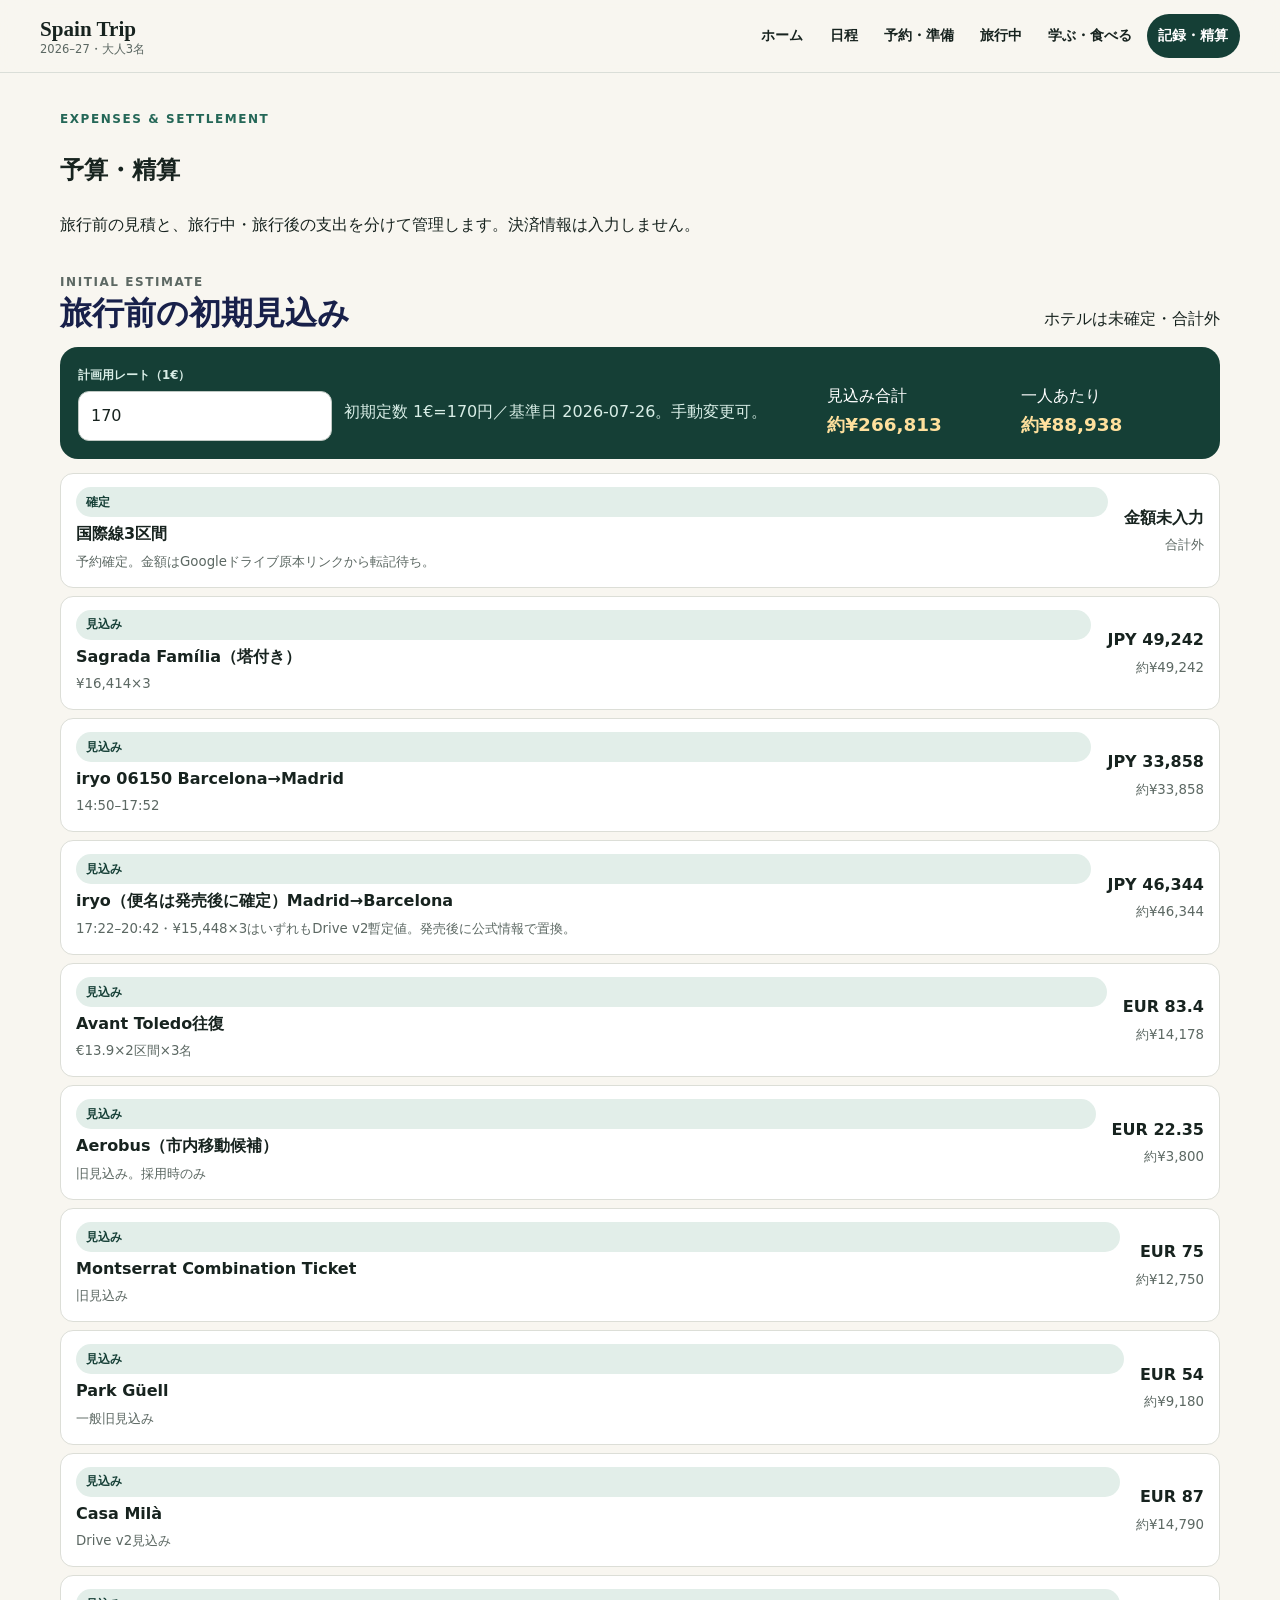
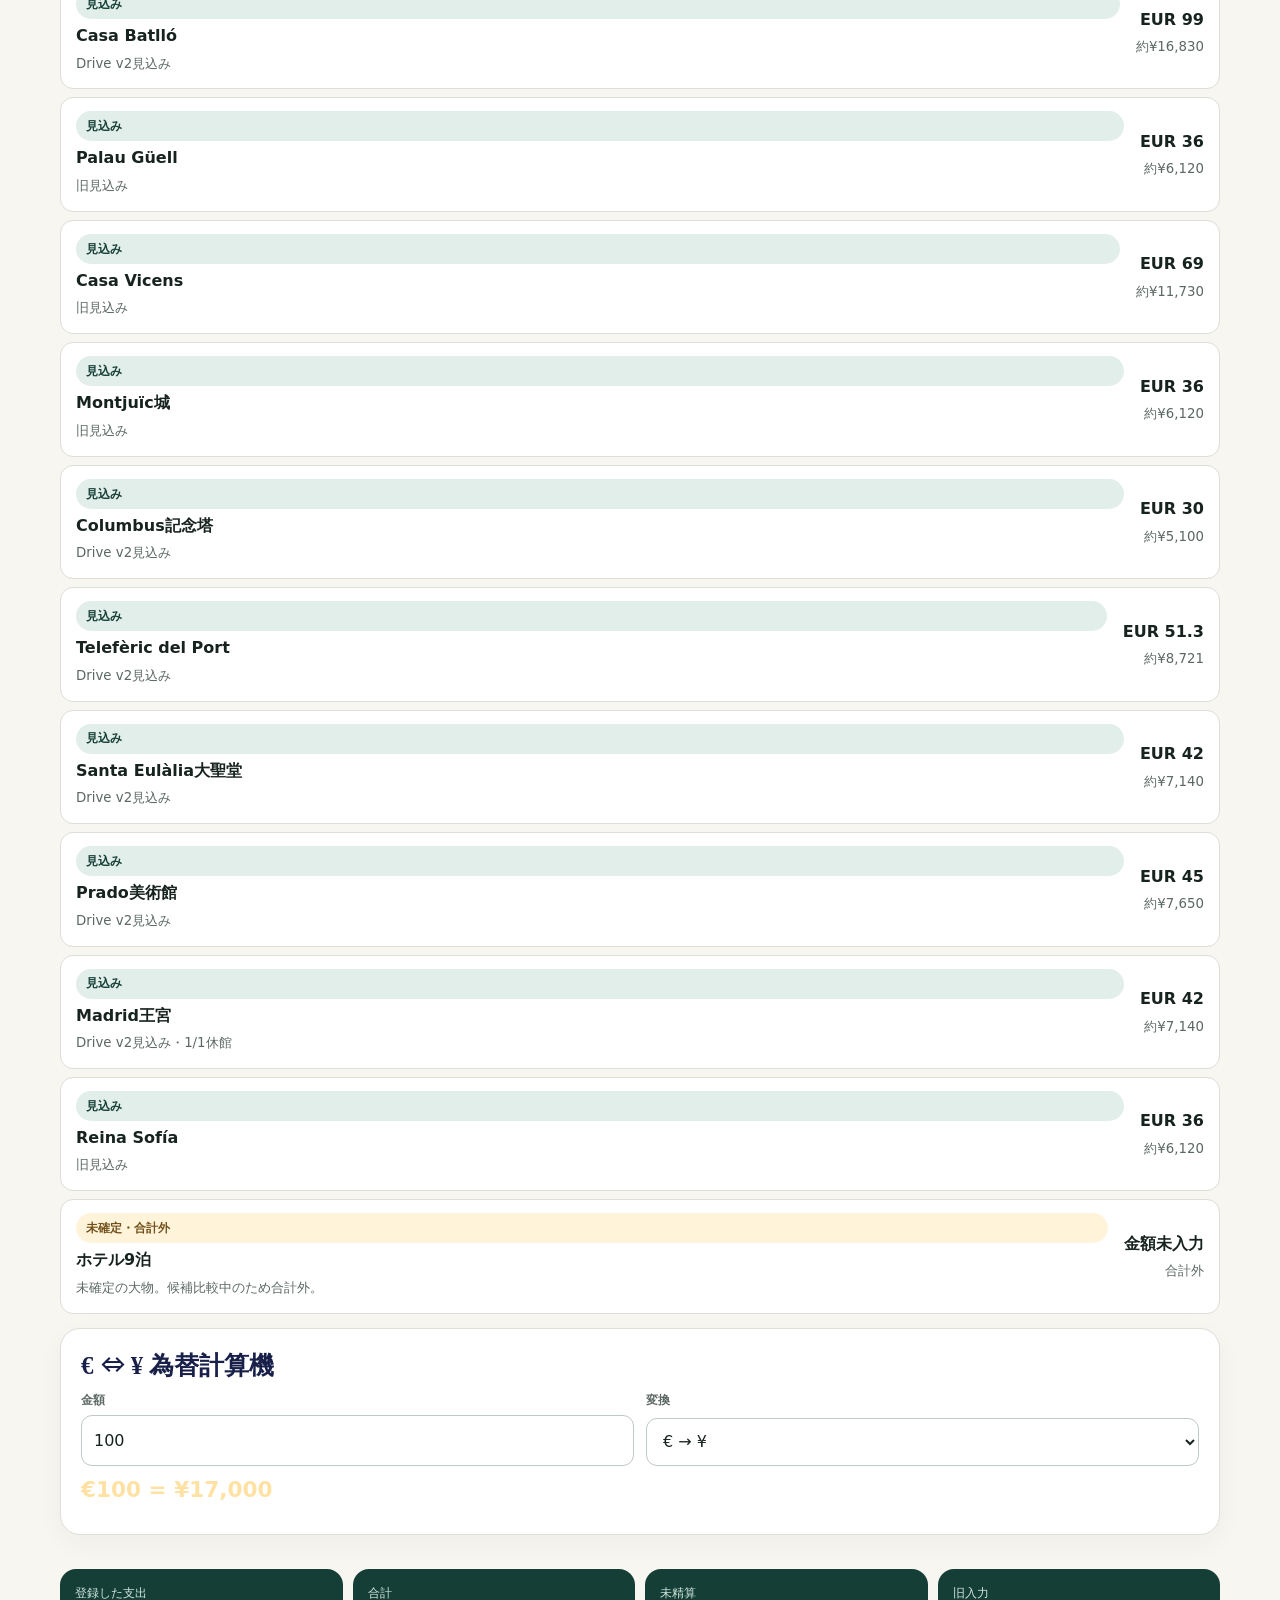
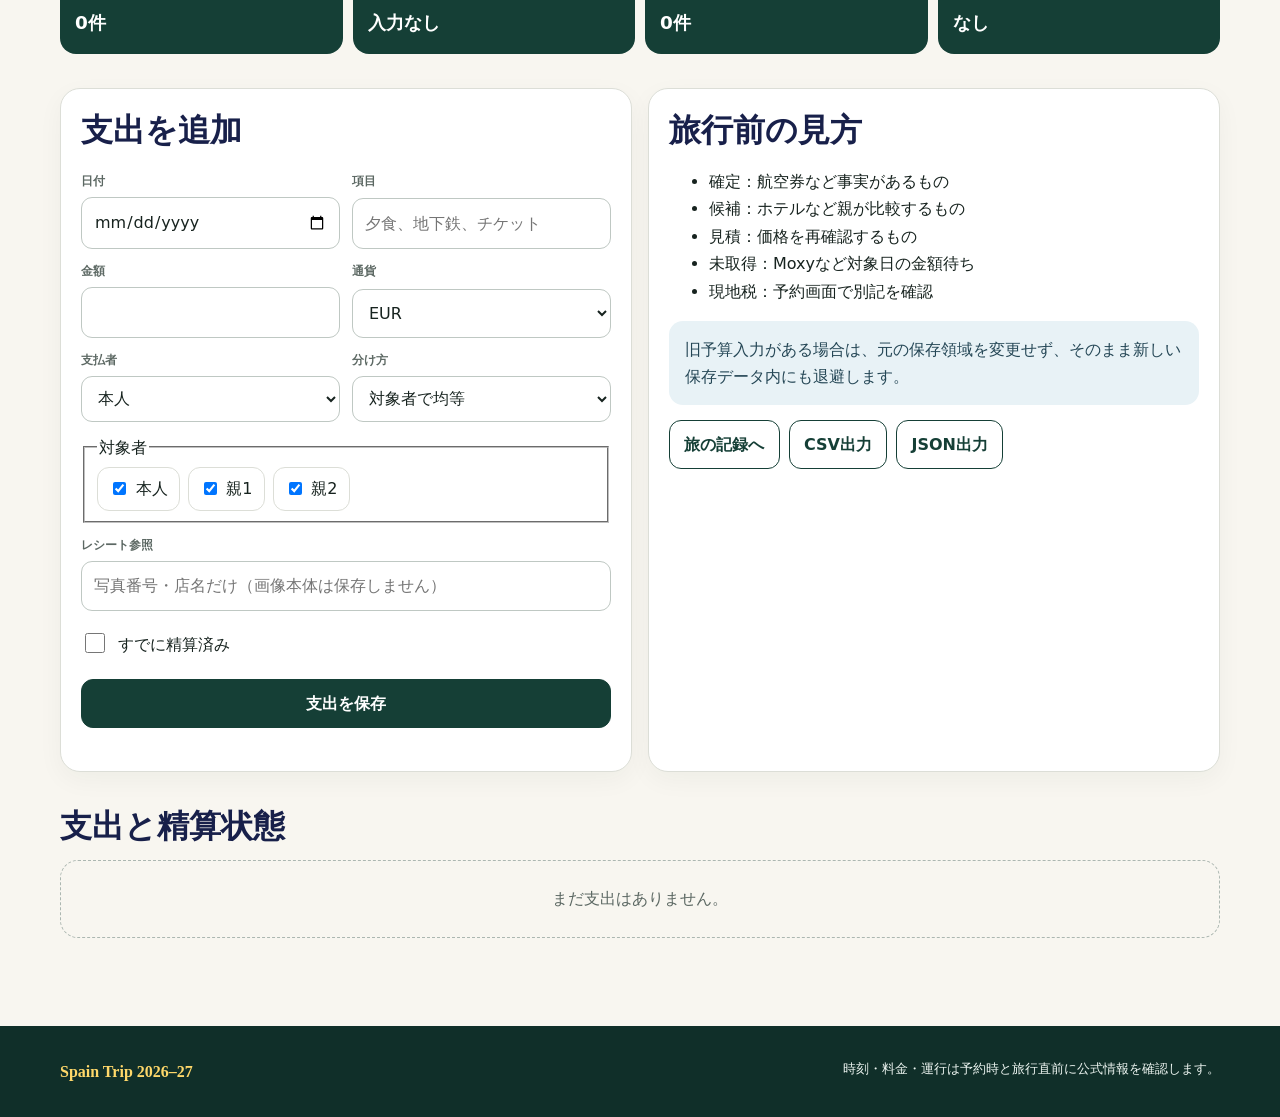
==== commit 78e5e2b6: "release: publish UX-REBUILD-04" ====
--- a/budget.html
+++ b/budget.html
@@ -1,49 +1,50 @@
 <!doctype html>
 <html lang="ja">
 <head>
-  <meta charset="utf-8"><meta name="viewport" content="width=device-width, initial-scale=1"><meta name="description" content="スペイン旅行2026–27の予算、為替換算、親と自分の支払い管理。"><meta name="robots" content="noindex,nofollow,noarchive,nosnippet,noimageindex"><meta name="theme-color" content="#18204a"><meta name="apple-mobile-web-app-capable" content="yes"><meta name="apple-mobile-web-app-title" content="Spain Trip"><link rel="manifest" href="manifest.webmanifest"><link rel="icon" href="assets/app-icon.svg" type="image/svg+xml"><link rel="apple-touch-icon" href="assets/app-icon-180.png"><title>予算・精算｜Spain Trip 2026–27</title>
-  <link rel="preconnect" href="https://fonts.googleapis.com"><link rel="preconnect" href="https://fonts.gstatic.com" crossorigin><link href="https://fonts.googleapis.com/css2?family=Cormorant+Garamond:wght@500;600;700&family=Noto+Sans+JP:wght@400;500;700&display=swap" rel="stylesheet"><link rel="stylesheet" href="assets/style.css">
+  <meta charset="utf-8">
+  <meta name="viewport" content="width=device-width, initial-scale=1">
+  <meta name="description" content="支出、支払者、3人分割、精算状態">
+  <meta name="robots" content="noindex,nofollow,noarchive,nosnippet,noimageindex">
+  <meta name="theme-color" content="#15342f">
+  <link rel="manifest" href="manifest.webmanifest">
+  <link rel="icon" href="assets/app-icon.svg" type="image/svg+xml">
+  <link rel="apple-touch-icon" href="assets/app-icon-180.png">
+  <link rel="stylesheet" href="assets/style.css">
+  <link rel="stylesheet" href="assets/ux-rebuild-01.css">
+  <link rel="stylesheet" href="assets/ux-rebuild-03.css">
+  <title>予算・精算｜Spain Trip 2026–27</title>
 </head>
-<body data-view="records">
-<a class="skip-link" href="#content">本文へ移動</a>
-<header class="phase1-header"><div class="phase1-header-inner"><a class="brand" href="index.html"><strong>Spain Trip 2026–27</strong><span>既存の予算・精算</span></a><nav class="desktop-nav" data-desktop-nav aria-label="主要ナビゲーション"></nav></div></header><nav class="mobile-nav" data-mobile-nav aria-label="モバイル主要ナビゲーション"></nav>
-<main id="content">
-  <section class="page-lead"><span class="kicker">Budget & settlement</span><h2>予算・支払い</h2><p class="lead">3人分の予定と実績に加え、「支払う予定の人」と「実際に払った人」を記録します。入力はこの端末に保存されます。</p><div class="jump-nav"><a href="#exchange">€換算</a><a href="#summary">集計</a><a href="#details">明細入力</a></div></section>
-
-  <section class="section" id="exchange"><div class="section-title"><h3>ユーロ換算</h3><small>レートは手入力</small></div><div class="card exchange-panel">
-    <div><label for="eur-rate"><strong>基準レート</strong></label><div class="rate-input"><span>€1 = ¥</span><input id="eur-rate" type="number" min="1" step="0.01" value="186" inputmode="decimal"></div><p class="subtle" style="font-size:.7rem">ECB 2026/7/17参考値 €1＝¥185.65を丸めた初期値。カード請求には海外事務手数料等が加わります。</p><a class="map-link" href="https://www.ecb.europa.eu/stats/policy_and_exchange_rates/euro_reference_exchange_rates/html/eurofxref-graph-jpy.en.html" target="_blank" rel="noopener">ECB最新レートを確認</a></div>
-    <div><label for="eur-amount"><strong>金額を換算</strong></label><div class="rate-input"><span>€</span><input id="eur-amount" type="number" min="0" step="0.01" value="100" inputmode="decimal"><span>→</span><strong data-eur-result>¥18,600</strong></div><div class="conversion-grid"><div class="conversion">€10<strong data-eur-quick="10">—</strong></div><div class="conversion">€25<strong data-eur-quick="25">—</strong></div><div class="conversion">€50<strong data-eur-quick="50">—</strong></div><div class="conversion">€100<strong data-eur-quick="100">—</strong></div></div></div>
-  </div></section>
-
-  <section class="section" id="summary"><div class="section-title"><h3>いまの集計</h3><small>実績は入力に連動</small></div><div class="summary-grid" aria-live="polite">
-    <div class="summary"><span>予定額 合計</span><strong data-planned-total>—</strong></div>
-    <div class="summary"><span>実績額 合計</span><strong data-actual-total>—</strong></div>
-    <div class="summary"><span>予定との差</span><strong data-diff-total>—</strong></div>
-    <div class="summary"><span>実績 1人あたり</span><strong data-per-person>—</strong></div>
-    <div class="summary payer-parent"><span>親が支払った</span><strong data-parent-total>—</strong></div>
-    <div class="summary payer-self"><span>自分が支払った</span><strong data-self-total>—</strong></div>
-    <div class="summary payer-open"><span>支払者 未設定</span><strong data-unassigned-total>—</strong></div>
-  </div><div class="note"><strong>精算の考え方：</strong>まず実際の支払者を全行入力します。誰が最終的にいくら負担するかが決まったら、親／自分の立替差額から精算額を出せます。現段階では負担割合を仮定しません。</div></section>
-
-  <section class="section" id="details"><div class="section-title"><h3>費用明細</h3><div><button class="secondary-btn" type="button" data-export-budget>CSV出力</button> <button class="reset-btn" type="button" data-reset-budget>初期値に戻す</button></div></div>
-  <div class="table-wrap"><table class="budget-table">
-    <thead><tr><th>カテゴリ</th><th>項目</th><th class="money">予定額</th><th>予定支払者</th><th class="money">実績額</th><th>実際の支払者</th><th class="money">差分</th><th>方法</th></tr></thead>
-    <tbody>
-      <tr data-budget-row data-planned="1337490"><td>航空券</td><td>国際線 3人分 <span class="tag confirmed">確定</span></td><td class="money">¥1,337,490</td><td><select class="form-control payer-select planned-payer" aria-label="航空券の予定支払者"><option>未定</option><option>親</option><option>自分</option></select></td><td class="money"><input class="budget-input" id="actual-flight" type="number" min="0" value="1337490" aria-label="航空券の実績額"></td><td><select class="form-control payer-select actual-payer" aria-label="航空券の実際の支払者"><option>未設定</option><option>親</option><option>自分</option></select></td><td class="money" data-diff>—</td><td>非公開で管理</td></tr>
-      <tr data-budget-row data-planned="80202"><td>列車</td><td>Barcelona ↔ Madrid iryo（旧参考）</td><td class="money">¥80,202</td><td><select class="form-control payer-select planned-payer"><option>未定</option><option>親</option><option>自分</option></select></td><td class="money"><input class="budget-input" id="actual-iryo" type="number" min="0" value="0" aria-label="iryo実績額"></td><td><select class="form-control payer-select actual-payer"><option>未設定</option><option>親</option><option>自分</option></select></td><td class="money" data-diff>—</td><td>非公開で管理</td></tr>
-      <tr data-budget-row data-planned="0"><td>近郊交通</td><td>Tarragona・Toledo・Montserrat</td><td class="money">未定</td><td><select class="form-control payer-select planned-payer"><option>未定</option><option>親</option><option>自分</option></select></td><td class="money"><input class="budget-input" id="actual-local-train" type="number" min="0" value="0"></td><td><select class="form-control payer-select actual-payer"><option>未設定</option><option>親</option><option>自分</option></select></td><td class="money" data-diff>—</td><td>カード</td></tr>
-      <tr data-budget-row data-planned="0"><td>宿泊</td><td>Barcelona 計5泊</td><td class="money">未定</td><td><select class="form-control payer-select planned-payer"><option>未定</option><option>親</option><option>自分</option></select></td><td class="money"><input class="budget-input" id="actual-hotel-bcn" type="number" min="0" value="0"></td><td><select class="form-control payer-select actual-payer"><option>未設定</option><option>親</option><option>自分</option></select></td><td class="money" data-diff>—</td><td>非公開で管理</td></tr>
-      <tr data-budget-row data-planned="0"><td>宿泊</td><td>Madrid 4泊</td><td class="money">未定</td><td><select class="form-control payer-select planned-payer"><option>未定</option><option>親</option><option>自分</option></select></td><td class="money"><input class="budget-input" id="actual-hotel-mad" type="number" min="0" value="0"></td><td><select class="form-control payer-select actual-payer"><option>未設定</option><option>親</option><option>自分</option></select></td><td class="money" data-diff>—</td><td>非公開で管理</td></tr>
-      <tr data-budget-row data-planned="49242"><td>観光</td><td>サグラダ 塔付き3人 <span class="tag pending">未予約</span></td><td class="money">¥49,242<br><small>旧見積</small></td><td><select class="form-control payer-select planned-payer"><option>未定</option><option>親</option><option>自分</option></select></td><td class="money"><input class="budget-input" id="actual-sagrada" type="number" min="0" value="0"></td><td><select class="form-control payer-select actual-payer"><option>未設定</option><option>親</option><option>自分</option></select></td><td class="money" data-diff>—</td><td>非公開で管理</td></tr>
-      <tr data-budget-row data-planned="0"><td>観光</td><td>その他施設・フラメンコ</td><td class="money">未定</td><td><select class="form-control payer-select planned-payer"><option>未定</option><option>親</option><option>自分</option></select></td><td class="money"><input class="budget-input" id="actual-tickets" type="number" min="0" value="0"></td><td><select class="form-control payer-select actual-payer"><option>未設定</option><option>親</option><option>自分</option></select></td><td class="money" data-diff>—</td><td>カード</td></tr>
-      <tr data-budget-row data-planned="0"><td>食事</td><td>通常食＋大晦日ディナー</td><td class="money">未定</td><td><select class="form-control payer-select planned-payer"><option>未定</option><option>親</option><option>自分</option></select></td><td class="money"><input class="budget-input" id="actual-food" type="number" min="0" value="0"></td><td><select class="form-control payer-select actual-payer"><option>未設定</option><option>親</option><option>自分</option></select></td><td class="money" data-diff>—</td><td>カード／現金</td></tr>
-      <tr data-budget-row data-planned="0"><td>その他</td><td>空港・市内交通・保険・通信</td><td class="money">未定</td><td><select class="form-control payer-select planned-payer"><option>未定</option><option>親</option><option>自分</option></select></td><td class="money"><input class="budget-input" id="actual-other" type="number" min="0" value="0"></td><td><select class="form-control payer-select actual-payer"><option>未設定</option><option>親</option><option>自分</option></select></td><td class="money" data-diff>—</td><td>カード／現金</td></tr>
-    </tbody>
-  </table></div>
-  <p class="subtle" style="font-size:.72rem">※ 未定項目は予定額0円で集計。セゴビア＋Toledoツアー候補 ¥40,416は現行日程に含めていません。CSVを共有すれば別端末でも支払状況を確認できます。</p>
-  <div class="note">入力は各端末に保存されます。共有するときは <strong>CSV出力</strong> を家族LINE等へ送ってください（この端末が正）。</div></section>
-</main>
-<footer><strong>Spain Trip 2026–27</strong><br>入力内容はこのブラウザだけに保存され、サーバーには送信されません。</footer>
-<script src="assets/phase1-canonical.js"></script><script src="assets/phase1-contract.js"></script><script src="assets/phase1-utils-1-3-1.js"></script><script src="assets/app.js"></script><script src="assets/phase1-runtime.js"></script>
-<script src="assets/bootstrap.js"></script><p class="public-rc-version" aria-label="公開版識別子">公開候補 2026-07-25 RC1</p></body>
+<body data-view="budget">
+  <a class="skip-link" href="#content">本文へ移動</a>
+  <header class="ux-site-header">
+    <div class="ux-header-inner">
+      <a class="ux-brand" href="index.html"><strong>Spain Trip</strong><span>2026–27・大人3名</span></a>
+      <nav class="ux-desktop-nav" aria-label="主要ナビゲーション"><a href="index.html" data-nav="home">ホーム</a><a href="schedule.html" data-nav="schedule">日程</a><a href="prep.html" data-nav="prep">予約・準備</a><a href="today.html" data-nav="today">旅行中</a><a href="explore.html" data-nav="explore">学ぶ・食べる</a><a href="records.html" data-nav="records" aria-current="page">記録・精算</a></nav>
+    </div>
+  </header>
+  <main id="content" class="ux-main" data-ux-root>
+    <section class="ux-js-fallback">
+      <p class="ux-eyebrow">予算・精算</p>
+      <h1>予算・精算</h1>
+      <p>精算入力はこの端末だけに保存されます。入力にはJavaScriptが必要です。</p>
+    </section>
+  </main>
+  <footer class="ux-footer"><strong>Spain Trip 2026–27</strong><span>時刻・料金・運行は予約時と旅行直前に公式情報を確認します。</span></footer>
+  <nav class="ux-mobile-nav" aria-label="モバイル主要ナビゲーション">
+    <a href="index.html" data-nav="home"><span aria-hidden="true">⌂</span>ホーム</a><a href="schedule.html" data-nav="schedule"><span aria-hidden="true">▤</span>日程</a><a href="today.html" data-nav="today"><span aria-hidden="true">◉</span>今日</a><a href="prep.html" data-nav="prep"><span aria-hidden="true">✓</span>準備</a>
+    <button type="button" data-more-toggle aria-expanded="false"><span aria-hidden="true">•••</span>その他</button>
+  </nav>
+  <div class="ux-more-menu" data-more-menu hidden>
+    <a href="explore.html">学ぶ・食べる</a>
+    <a href="records.html" aria-current="page">記録・精算</a>
+  </div>
+  <script src="assets/phase1-canonical.js"></script>
+  <script src="assets/hotel-candidates-3p-01.js"></script>
+  <script src="assets/ux-rebuild-03-data.js"></script>
+  <script src="assets/ux-rebuild-03-bridge.js"></script>
+  <script src="assets/ux-rebuild-04-data.js"></script>
+  <script src="assets/ux-rebuild-01.js"></script>
+  <script src="assets/ux-rebuild-03.js"></script>
+  <script src="assets/bootstrap.js"></script>
+</body>
 </html>
--- a/assets/style.css
+++ b/assets/style.css
@@ -418,6 +418,3 @@
 .parent-ready{display:grid;gap:24px}.parent-ready-hero{padding:clamp(26px,6vw,64px);border-radius:24px;background:linear-gradient(135deg,#111536,#314985);color:#fff}.parent-ready-hero h1{max-width:15em;margin:.25em 0;font-size:clamp(2rem,6vw,4.4rem)}.parent-ready-hero .eyebrow{font-size:.78rem;font-weight:850;letter-spacing:.14em}.parent-ready-dates,.parent-ready-route{font-size:clamp(1rem,2vw,1.25rem);font-weight:750}.parent-ready-nav{position:sticky;top:0;z-index:15;display:flex;gap:8px;overflow-x:auto;padding:10px;border:1px solid #d9deea;border-radius:12px;background:rgba(247,248,252,.97)}.parent-ready-nav a{flex:0 0 auto;display:inline-flex;align-items:center;min-height:44px;padding:8px 12px;border:1px solid #394a88;border-radius:9px;background:#fff;text-decoration:none}.parent-ready-section{scroll-margin-top:76px;padding:clamp(20px,4vw,36px);border:1px solid #d9deea;border-radius:18px;background:#fff;box-shadow:0 8px 28px rgba(17,21,54,.05)}.parent-section-heading{display:grid;grid-template-columns:minmax(0,1.2fr) minmax(220px,.8fr);gap:20px;align-items:start}.parent-section-heading span,.parent-action-label{color:#314985;font-size:.76rem;font-weight:850;letter-spacing:.1em}.parent-section-heading h2{margin:.25rem 0}.parent-reason-grid,.parent-action-grid,.parent-learning-grid,.parent-use-grid{display:grid;grid-template-columns:repeat(auto-fit,minmax(min(100%,220px),1fr));gap:14px}.parent-reason-grid article,.parent-action-grid article,.parent-learning-grid article,.parent-use-grid article{padding:18px;border:1px solid #d9deea;border-radius:14px;background:#f8f9fc}.parent-hotel-stay{padding:22px 0;border-top:1px solid #d9deea}.parent-hotel-grid{display:grid;grid-template-columns:repeat(2,minmax(0,1fr));gap:18px}.parent-hotel-card{min-width:0;padding:20px;border:1px solid #cfd6e5;border-radius:16px;background:#fff;box-shadow:0 8px 22px rgba(17,21,54,.05);overflow-wrap:anywhere}.parent-hotel-card dl{margin:0}.parent-hotel-card dl>div{padding:10px 0;border-bottom:1px solid #e4e7ef}.parent-hotel-card dt{color:#535c70;font-size:.78rem;font-weight:800}.parent-hotel-card dd{margin:3px 0 0}.parent-checklist,.parent-warning,.parent-note,.parent-privacy-note,.parent-budget-range{padding:18px;border-radius:14px}.parent-checklist{margin-top:18px;border:2px solid #5067ba;background:#eef1ff}.parent-warning{border:2px solid #a87400;background:#fff7df}.parent-note,.parent-budget-range{border-left:5px solid #5067ba;background:#eef1ff}.parent-privacy-note{border:2px solid #388568;background:#edf9f3}.parent-action-group{margin-top:24px}.parent-flight-list,.parent-recheck-list{display:grid;gap:10px;padding-left:1.25rem}.parent-flight-list li{display:grid;grid-template-columns:minmax(120px,.35fr) minmax(0,1fr);gap:12px}.parent-ready-home-entry{margin:0 auto 24px;padding:18px;border:2px solid #5067ba;border-radius:14px;background:#eef1ff}.parent-ready-home-entry h2{margin:.2rem 0}.parent-ready a:not(.primary-button){overflow-wrap:anywhere}.parent-ready .onsite-link{display:inline-flex;align-items:center;min-height:44px}.parent-ready [id]{scroll-margin-top:76px}
 @media(max-width:700px){.parent-section-heading,.parent-hotel-grid,.parent-flight-list li{grid-template-columns:1fr}.parent-ready-nav{margin-inline:-10px;border-radius:0}.parent-ready-section{padding:17px}.parent-hotel-card{padding:16px}.parent-ready .p1-links{display:grid;grid-template-columns:1fr 1fr}.parent-ready .p1-links a{justify-content:center}}
 @media print{.parent-ready-nav,.site-nav,.mobile-nav,.desktop-nav,footer{display:none!important}.phase1-main{width:100%;padding:0}.parent-ready{gap:10px}.parent-ready-hero,.parent-ready-section{box-shadow:none;break-inside:auto}.parent-ready-hero{padding:24px;color:#111;background:#fff;border:2px solid #111}.parent-ready-section{padding:18px}.parent-hotel-card,.parent-action-grid article,.parent-reason-grid article,.parent-learning-grid article,.parent-use-grid article,.parent-checklist,.parent-warning,.parent-note,.parent-privacy-note{break-inside:avoid;box-shadow:none}.parent-ready a[href^="http"]::after{content:" (" attr(href) ")";font-size:.72rem;font-weight:400}.parent-ready .primary-button{color:#111;background:#fff;border:1px solid #111}}
-
-.public-rc-version{margin:12px auto 76px;text-align:center;color:#626b7d;font-size:.72rem;letter-spacing:.08em}
-@media print{.public-rc-version{margin:8px 0;color:#333}}
--- a/assets/ux-rebuild-01.css
+++ b/assets/ux-rebuild-01.css
@@ -0,0 +1,425 @@
+:root {
+  --ux-ink: #17231f;
+  --ux-muted: #5c6863;
+  --ux-paper: #f8f6f0;
+  --ux-card: #fff;
+  --ux-line: #dcded7;
+  --ux-green: #153f36;
+  --ux-green-2: #246757;
+  --ux-mint: #e2eee9;
+  --ux-amber: #f3b751;
+  --ux-amber-soft: #fff4d9;
+  --ux-blue: #2f6077;
+  --ux-blue-soft: #e8f2f6;
+  --ux-red: #9d463c;
+  --ux-red-soft: #faece8;
+  --ux-shadow: 0 16px 44px rgba(23, 35, 31, .08);
+  --ux-radius: 20px;
+}
+
+* { box-sizing: border-box; }
+html { scroll-behavior: smooth; scroll-padding-top: 88px; }
+body {
+  margin: 0;
+  color: var(--ux-ink);
+  background: var(--ux-paper);
+  font-family: "Noto Sans JP", "Yu Gothic", system-ui, sans-serif;
+  font-size: 16px;
+  line-height: 1.72;
+}
+a { color: var(--ux-green); text-underline-offset: .18em; }
+button, input, select, textarea { font: inherit; }
+button, a { -webkit-tap-highlight-color: transparent; }
+img { max-width: 100%; height: auto; }
+[hidden] { display: none !important; }
+.skip-link { position: fixed; top: 8px; left: 8px; z-index: 1000; padding: .7rem 1rem; background: #fff; transform: translateY(-160%); }
+.skip-link:focus { transform: none; }
+
+.ux-site-header {
+  position: sticky;
+  top: 0;
+  z-index: 50;
+  background: rgba(248, 246, 240, .94);
+  border-bottom: 1px solid rgba(21, 63, 54, .13);
+  backdrop-filter: blur(16px);
+}
+.ux-header-inner {
+  width: min(1200px, calc(100% - 40px));
+  min-height: 72px;
+  margin: auto;
+  display: flex;
+  align-items: center;
+  justify-content: space-between;
+  gap: 1.5rem;
+}
+.ux-brand { display: flex; flex-direction: column; color: var(--ux-ink); text-decoration: none; line-height: 1.25; }
+.ux-brand strong { font-family: Georgia, serif; font-size: 1.32rem; }
+.ux-brand span { font-size: .72rem; color: var(--ux-muted); }
+.ux-desktop-nav { display: flex; align-items: center; gap: .2rem; }
+.ux-desktop-nav a {
+  min-height: 44px;
+  display: inline-flex;
+  align-items: center;
+  padding: .55rem .72rem;
+  border-radius: 999px;
+  color: var(--ux-ink);
+  text-decoration: none;
+  font-size: .85rem;
+  font-weight: 700;
+}
+.ux-desktop-nav a:hover, .ux-desktop-nav a[aria-current="page"] { background: var(--ux-green); color: #fff; }
+
+.ux-main { width: min(1160px, calc(100% - 40px)); min-height: 70vh; margin: 0 auto; padding: 36px 0 88px; }
+.ux-footer {
+  display: flex;
+  justify-content: space-between;
+  gap: 1rem;
+  padding: 32px max(24px, calc((100% - 1160px)/2));
+  background: #102f29;
+  color: #edf5f1;
+  font-size: .82rem;
+}
+.ux-mobile-nav, .ux-more-menu { display: none; }
+
+.ux-eyebrow { margin: 0 0 .35rem; color: var(--ux-green-2); font-size: .75rem; font-weight: 800; letter-spacing: .13em; text-transform: uppercase; }
+.ux-hero {
+  position: relative;
+  overflow: hidden;
+  padding: clamp(28px, 5vw, 58px);
+  border-radius: 30px;
+  color: #fff;
+  background:
+    radial-gradient(circle at 86% 16%, rgba(243,183,81,.34), transparent 26%),
+    linear-gradient(130deg, #123a32 0%, #1c574a 70%, #1e6655 100%);
+  box-shadow: var(--ux-shadow);
+}
+.ux-hero h1 { max-width: 780px; margin: 0; font-family: Georgia, "Yu Mincho", serif; font-size: clamp(2.1rem, 7vw, 4.8rem); line-height: 1.05; letter-spacing: -.035em; }
+.ux-hero .ux-eyebrow { color: #bde1d4; }
+.ux-hero-lead { max-width: 720px; margin: 1.2rem 0 0; font-size: clamp(1rem, 2vw, 1.28rem); }
+.ux-trip-facts { display: flex; flex-wrap: wrap; gap: .6rem; margin-top: 1.4rem; }
+.ux-trip-facts span { padding: .5rem .78rem; border: 1px solid rgba(255,255,255,.25); border-radius: 999px; background: rgba(255,255,255,.09); font-weight: 700; font-size: .86rem; }
+.ux-countdown { margin-top: 1.45rem; display: flex; align-items: baseline; gap: .55rem; }
+.ux-countdown strong { font-size: 2rem; color: #ffe09d; }
+
+.ux-section { margin-top: 34px; }
+.ux-section-head { display: flex; justify-content: space-between; align-items: end; gap: 1rem; margin-bottom: 14px; }
+.ux-section-head h2, .ux-section h2 { margin: 0; font-size: clamp(1.35rem, 3vw, 2rem); line-height: 1.25; }
+.ux-section-head p { margin: 0; color: var(--ux-muted); }
+.ux-card {
+  padding: 20px;
+  border: 1px solid var(--ux-line);
+  border-radius: var(--ux-radius);
+  background: var(--ux-card);
+  box-shadow: 0 8px 26px rgba(23, 35, 31, .045);
+}
+.ux-grid { display: grid; grid-template-columns: repeat(3, minmax(0, 1fr)); gap: 16px; }
+.ux-grid.two { grid-template-columns: repeat(2, minmax(0, 1fr)); }
+.ux-stack { display: grid; gap: 14px; }
+.ux-card h2, .ux-card h3, .ux-card h4 { margin: 0 0 .45rem; line-height: 1.35; }
+.ux-card p { margin: .35rem 0; }
+.ux-muted { color: var(--ux-muted); }
+.ux-note { padding: .9rem 1rem; border-radius: 14px; background: var(--ux-blue-soft); color: #254756; }
+.ux-warning { padding: .9rem 1rem; border-radius: 14px; background: var(--ux-amber-soft); color: #654715; }
+.ux-danger { padding: .9rem 1rem; border-radius: 14px; background: var(--ux-red-soft); color: #6f2c25; }
+.ux-chip-row { display: flex; flex-wrap: wrap; gap: .45rem; }
+.ux-chip { display: inline-flex; align-items: center; min-height: 30px; padding: .2rem .65rem; border-radius: 999px; background: var(--ux-mint); color: var(--ux-green); font-size: .74rem; font-weight: 800; }
+.ux-chip.is-urgent { background: var(--ux-red-soft); color: var(--ux-red); }
+.ux-chip.is-wait { background: var(--ux-amber-soft); color: #72501c; }
+.ux-action-row { display: flex; flex-wrap: wrap; gap: .55rem; margin-top: .9rem; }
+.ux-button, .ux-action-row a, .ux-action-row button {
+  min-height: 44px;
+  display: inline-flex;
+  align-items: center;
+  justify-content: center;
+  gap: .35rem;
+  padding: .62rem .9rem;
+  border: 1px solid var(--ux-green);
+  border-radius: 12px;
+  background: #fff;
+  color: var(--ux-green);
+  text-decoration: none;
+  font-weight: 800;
+  cursor: pointer;
+}
+.ux-button.primary, .ux-action-row a.primary, .ux-action-row button.primary { background: var(--ux-green); color: #fff; }
+.ux-button:hover, .ux-action-row a:hover, .ux-action-row button:hover { transform: translateY(-1px); box-shadow: 0 7px 18px rgba(21,63,54,.12); }
+.ux-button:focus-visible, .ux-action-row a:focus-visible, .ux-action-row button:focus-visible { outline: 3px solid var(--ux-amber); outline-offset: 2px; }
+
+.ux-next-card { display: grid; grid-template-columns: auto 1fr; gap: 1rem; align-items: start; }
+.ux-next-index { width: 38px; height: 38px; display: grid; place-items: center; border-radius: 50%; color: #fff; background: var(--ux-green); font-weight: 900; }
+.ux-next-card time { color: var(--ux-red); font-weight: 800; }
+.ux-entry-grid { display: grid; grid-template-columns: repeat(4, minmax(0,1fr)); gap: 12px; }
+.ux-entry {
+  min-height: 128px;
+  display: flex;
+  flex-direction: column;
+  justify-content: space-between;
+  padding: 18px;
+  border-radius: 18px;
+  color: #fff;
+  text-decoration: none;
+  background: var(--ux-green);
+}
+.ux-entry:nth-child(2) { background: var(--ux-blue); }
+.ux-entry:nth-child(3) { background: #7a4a36; }
+.ux-entry:nth-child(4) { background: #5d536f; }
+.ux-entry strong { font-size: 1.15rem; }
+.ux-entry span { font-size: .8rem; opacity: .82; }
+
+.ux-day-strip { display: flex; gap: 8px; overflow-x: auto; padding: 4px 2px 12px; scrollbar-width: thin; }
+.ux-day-strip a, .ux-day-strip button {
+  flex: 0 0 auto;
+  min-width: 76px;
+  min-height: 58px;
+  padding: .55rem .65rem;
+  border: 1px solid var(--ux-line);
+  border-radius: 13px;
+  background: #fff;
+  color: var(--ux-ink);
+  text-align: left;
+  text-decoration: none;
+  cursor: pointer;
+}
+.ux-day-strip strong, .ux-day-strip span { display: block; }
+.ux-day-strip span { color: var(--ux-muted); font-size: .7rem; }
+.ux-day-strip [aria-current="true"] { border-color: var(--ux-green); color: #fff; background: var(--ux-green); }
+.ux-day-strip [aria-current="true"] span { color: #d9eee7; }
+.ux-day-overview-grid { display: grid; grid-template-columns: repeat(3,minmax(0,1fr)); gap: 12px; }
+.ux-day-overview { display: grid; gap: .45rem; color: var(--ux-ink); text-decoration: none; }
+.ux-day-overview .ux-date { font-size: .78rem; color: var(--ux-green-2); font-weight: 900; }
+.ux-day-overview h3 { margin: 0; }
+
+.ux-day-hero { display: grid; grid-template-columns: 1.35fr .65fr; gap: 16px; }
+.ux-day-hero .ux-card:first-child { background: linear-gradient(135deg,#fff,#eff6f2); }
+.ux-fact-list { display: grid; grid-template-columns: repeat(2,minmax(0,1fr)); gap: 8px 16px; margin: 1rem 0 0; }
+.ux-fact-list div { padding-top: .55rem; border-top: 1px solid var(--ux-line); }
+.ux-fact-list dt { color: var(--ux-muted); font-size: .72rem; font-weight: 800; }
+.ux-fact-list dd { margin: .15rem 0 0; font-weight: 700; }
+
+.ux-timeline { position: relative; display: grid; gap: 14px; margin-top: 18px; }
+.ux-timeline::before { content: ""; position: absolute; left: 40px; top: 22px; bottom: 22px; width: 2px; background: #bad1c8; }
+.ux-schedule-item { position: relative; display: grid; grid-template-columns: 82px 1fr; gap: 14px; }
+.ux-time { position: relative; z-index: 1; padding: .3rem .2rem; border-radius: 12px; background: var(--ux-paper); font-size: .83rem; font-weight: 900; text-align: center; }
+.ux-time span { display: block; color: var(--ux-muted); font-size: .68rem; font-weight: 600; }
+.ux-item-body { padding: 18px; border: 1px solid var(--ux-line); border-radius: 18px; background: #fff; }
+.ux-item-body h3 { margin: 0; font-size: 1.08rem; }
+.ux-item-summary { display: grid; grid-template-columns: repeat(3,minmax(0,1fr)); gap: 8px; margin: .85rem 0; }
+.ux-item-summary div { padding: .65rem; border-radius: 12px; background: #f5f6f2; }
+.ux-item-summary span { display: block; color: var(--ux-muted); font-size: .68rem; font-weight: 800; }
+.ux-item-summary strong { display: block; margin-top: .15rem; font-size: .82rem; }
+.ux-see-list { margin: .55rem 0; padding-left: 1.2rem; }
+.ux-see-list li + li { margin-top: .22rem; }
+.ux-item-details { margin-top: .65rem; border-top: 1px solid var(--ux-line); }
+.ux-item-details summary { min-height: 44px; display: flex; align-items: center; color: var(--ux-green); font-weight: 900; cursor: pointer; }
+.ux-fallback-grid { display: grid; grid-template-columns: repeat(2,minmax(0,1fr)); gap: 8px; padding: 0 0 .5rem; }
+.ux-fallback-grid div { padding: .7rem; border-radius: 12px; background: #f5f6f2; font-size: .8rem; }
+.ux-fallback-grid strong { display: block; color: var(--ux-green); }
+.ux-fallback-grid span, .ux-fallback-grid small { display: block; }
+.ux-fallback-grid small { margin-top: .35rem; color: var(--ux-muted); line-height: 1.55; }
+.ux-day-contingency { margin: 16px 0; border: 2px solid #d4a74f; background: #fffaf0; }
+.ux-day-contingency h2 { margin-top: 0; }
+.ux-meal-at-glance { display: grid; grid-template-columns: repeat(3,minmax(0,1fr)); gap: 8px; margin: 12px 0; padding: 12px; border-radius: 14px; background: var(--ux-amber-soft); }
+.ux-meal-at-glance div { display: grid; gap: .2rem; }
+.ux-meal-at-glance strong { color: var(--ux-green); font-size: .75rem; }
+.ux-meal-at-glance span { font-size: .84rem; line-height: 1.55; }
+.ux-preview-note { display: flex; align-items: center; gap: 12px; margin: 0 0 14px; padding: 12px 16px; border: 1px solid #d4a74f; border-radius: 14px; background: #fff7df; }
+
+.ux-tabs { display: flex; gap: 8px; overflow-x: auto; padding-bottom: 8px; }
+.ux-tabs button, .ux-tabs a { flex: 0 0 auto; min-height: 44px; padding: .55rem .9rem; border: 1px solid var(--ux-line); border-radius: 999px; background: #fff; color: var(--ux-ink); font-weight: 800; text-decoration: none; cursor: pointer; }
+.ux-tabs [aria-selected="true"], .ux-tabs [aria-current="page"] { border-color: var(--ux-green); background: var(--ux-green); color: #fff; }
+.ux-group-panel { margin-top: 14px; }
+.ux-task { display: grid; grid-template-columns: 1fr auto; gap: 12px; align-items: start; }
+.ux-task time { white-space: nowrap; color: var(--ux-red); font-weight: 800; }
+.ux-task-meta { display: flex; flex-wrap: wrap; gap: .45rem; color: var(--ux-muted); font-size: .78rem; }
+
+.ux-hotel-stay { margin-top: 20px; }
+.ux-hotel-compare { display: grid; grid-template-columns: repeat(2,minmax(0,1fr)); gap: 14px; }
+.ux-hotel-card { display: flex; flex-direction: column; }
+.ux-hotel-card .ux-price { margin: .5rem 0; font-size: 1.55rem; font-weight: 900; color: var(--ux-green); }
+.ux-compare-list { display: grid; gap: 0; margin: .6rem 0 0; }
+.ux-compare-list div { display: grid; grid-template-columns: 110px 1fr; gap: .8rem; padding: .55rem 0; border-top: 1px solid var(--ux-line); }
+.ux-compare-list dt { color: var(--ux-muted); font-size: .74rem; font-weight: 800; }
+.ux-compare-list dd { margin: 0; font-size: .84rem; }
+
+.ux-check-groups { display: grid; grid-template-columns: repeat(2,minmax(0,1fr)); gap: 14px; }
+.ux-check { min-height: 44px; display: flex; align-items: flex-start; gap: .65rem; padding: .5rem 0; }
+.ux-check input { width: 20px; height: 20px; margin-top: .15rem; accent-color: var(--ux-green); }
+.ux-progress { height: 8px; overflow: hidden; border-radius: 999px; background: #e3e7e3; }
+.ux-progress span { display: block; height: 100%; background: var(--ux-green-2); }
+
+.ux-today-stage { display: grid; grid-template-columns: repeat(2,minmax(0,1fr)); gap: 16px; }
+.ux-state-card { min-height: 250px; padding: 24px; border-radius: 24px; color: #fff; background: var(--ux-green); box-shadow: var(--ux-shadow); }
+.ux-state-card.next { background: var(--ux-blue); }
+.ux-state-card .ux-state-label { display: block; color: #bfe4d8; font-size: .76rem; font-weight: 900; letter-spacing: .14em; }
+.ux-state-card h2 { margin: .45rem 0; font-size: clamp(1.4rem,3vw,2.2rem); }
+.ux-state-card a { border-color: rgba(255,255,255,.55); color: #fff; background: rgba(255,255,255,.08); }
+.ux-countdown-large { margin: .7rem 0; font-size: 1.35rem; font-weight: 900; color: #ffe2a3; }
+.ux-situation-buttons { display: grid; grid-template-columns: repeat(3,minmax(0,1fr)); gap: 10px; }
+.ux-situation-buttons button { min-height: 54px; padding: .55rem; border: 1px solid var(--ux-line); border-radius: 14px; background: #fff; color: var(--ux-ink); font-weight: 800; cursor: pointer; }
+.ux-situation-buttons button[aria-pressed="true"] { border-color: var(--ux-green); color: #fff; background: var(--ux-green); }
+.ux-change-result { margin-top: 14px; padding: 18px; border-radius: 18px; background: var(--ux-amber-soft); }
+.ux-change-result h3 { margin-top: 0; }
+
+.ux-route-chooser { display: grid; grid-template-columns: repeat(4,minmax(0,1fr)); gap: 12px; }
+.ux-route-button { min-height: 130px; display: flex; flex-direction: column; justify-content: space-between; padding: 18px; border: 1px solid var(--ux-line); border-radius: 18px; background: #fff; color: var(--ux-ink); text-align: left; cursor: pointer; }
+.ux-route-button strong { font-size: 1.12rem; }
+.ux-route-button[aria-pressed="true"] { border-color: var(--ux-green); box-shadow: 0 0 0 2px var(--ux-green); }
+.ux-filter-chips { display: flex; flex-wrap: wrap; gap: 8px; margin: 12px 0; }
+.ux-filter-chips button { min-height: 40px; padding: .45rem .75rem; border: 1px solid var(--ux-line); border-radius: 999px; background: #fff; cursor: pointer; }
+.ux-filter-chips button[aria-pressed="true"] { color: #fff; background: var(--ux-green); }
+.ux-result-grid { display: grid; grid-template-columns: repeat(3,minmax(0,1fr)); gap: 12px; }
+.ux-result-card { display: flex; flex-direction: column; }
+.ux-result-card .ux-action-row { margin-top: auto; padding-top: .7rem; }
+.ux-meal-card { border-left: 5px solid var(--ux-amber); }
+
+.ux-reading-switch { position: sticky; top: 80px; z-index: 30; display: grid; grid-template-columns: repeat(3,1fr); gap: 8px; padding: 8px; border-radius: 16px; background: rgba(248,246,240,.95); backdrop-filter: blur(12px); }
+.ux-reading-switch a { min-height: 48px; display: grid; place-items: center; border: 1px solid var(--ux-line); border-radius: 12px; background: #fff; color: var(--ux-ink); text-decoration: none; font-weight: 900; }
+.ux-reading-switch a:last-child { border-color: var(--ux-green); color: #fff; background: var(--ux-green); }
+.ux-article { max-width: 860px; margin: auto; }
+.ux-article-header { padding: 28px; border-radius: 24px; background: #fff; box-shadow: var(--ux-shadow); }
+.ux-article-header h1 { margin: .3rem 0; font-size: clamp(2rem,5vw,3.6rem); line-height: 1.15; }
+.ux-learning-layer { margin-top: 22px; padding: clamp(20px,4vw,36px); border: 1px solid var(--ux-line); border-radius: 24px; background: #fff; }
+.ux-learning-layer h2 { margin-top: 0; }
+.ux-learning-layer details { border-top: 1px solid var(--ux-line); }
+.ux-learning-layer summary { min-height: 52px; display: flex; align-items: center; font-weight: 900; cursor: pointer; }
+.ux-learning-layer figure { margin: 1rem 0; }
+.ux-learning-layer blockquote { margin: 1rem 0; padding: .8rem 1rem; border-left: 4px solid var(--ux-green); background: var(--ux-mint); }
+.ux-onsite-check { padding-left: 1.25rem; }
+.ux-onsite-check li + li { margin-top: .55rem; }
+
+.ux-form { display: grid; gap: 12px; }
+.ux-form-grid { display: grid; grid-template-columns: repeat(2,minmax(0,1fr)); gap: 12px; }
+.ux-field { display: grid; gap: .35rem; }
+.ux-field > span { color: var(--ux-muted); font-size: .74rem; font-weight: 900; }
+.ux-field input, .ux-field select, .ux-field textarea {
+  width: 100%;
+  min-height: 46px;
+  padding: .65rem .75rem;
+  border: 1px solid #bfc8c3;
+  border-radius: 11px;
+  background: #fff;
+  color: var(--ux-ink);
+}
+.ux-field textarea { min-height: 96px; resize: vertical; }
+.ux-choice-row { display: flex; flex-wrap: wrap; gap: 8px; }
+.ux-choice-row label { min-height: 44px; display: flex; align-items: center; gap: .4rem; padding: .45rem .7rem; border: 1px solid var(--ux-line); border-radius: 12px; }
+.ux-saved-card { position: relative; }
+.ux-saved-card time { color: var(--ux-muted); font-size: .75rem; }
+.ux-empty { padding: 24px; border: 1px dashed #acb7b1; border-radius: 18px; text-align: center; color: var(--ux-muted); }
+
+.ux-summary-band { display: grid; grid-template-columns: repeat(4,minmax(0,1fr)); gap: 10px; }
+.ux-summary-band div { padding: 15px; border-radius: 16px; background: var(--ux-green); color: #fff; }
+.ux-summary-band span, .ux-summary-band strong { display: block; }
+.ux-summary-band span { color: #cfe6de; font-size: .72rem; }
+.ux-summary-band strong { margin-top: .2rem; font-size: 1.15rem; }
+.ux-expense-row { display: grid; grid-template-columns: 1.3fr repeat(3,.75fr) auto; gap: 10px; align-items: center; }
+.ux-expense-row + .ux-expense-row { border-top: 1px solid var(--ux-line); padding-top: 12px; }
+
+.ux-decision-options { display: grid; grid-template-columns: repeat(2,minmax(0,1fr)); gap: 14px; }
+.ux-decision-option.is-selected { border-color: var(--ux-green); box-shadow: 0 0 0 2px var(--ux-green); }
+.ux-mini-metrics { display: grid; grid-template-columns: repeat(3,1fr); gap: 8px; }
+.ux-mini-metrics div { padding: .6rem; border-radius: 10px; background: #f4f5f1; font-size: .76rem; }
+
+.ux-compat { max-width: 720px; margin: 8vh auto; text-align: center; }
+.ux-place-list { display: grid; grid-template-columns: repeat(3,minmax(0,1fr)); gap: 12px; }
+.ux-js-fallback { padding: 40px; border-radius: 24px; background: #fff; }
+.ux-print-only { display: none; }
+
+@media (max-width: 980px) {
+  .ux-desktop-nav { display: none; }
+  .ux-main { width: min(100% - 28px, 900px); padding-bottom: 108px; }
+  .ux-footer { padding-bottom: 100px; }
+  .ux-mobile-nav {
+    position: fixed;
+    left: 8px;
+    right: 8px;
+    bottom: 8px;
+    z-index: 90;
+    display: grid;
+    grid-template-columns: repeat(5,1fr);
+    padding: 7px;
+    border: 1px solid rgba(21,63,54,.18);
+    border-radius: 18px;
+    background: rgba(255,255,255,.96);
+    box-shadow: 0 12px 38px rgba(23,35,31,.18);
+    backdrop-filter: blur(16px);
+  }
+  .ux-mobile-nav a, .ux-mobile-nav button {
+    min-height: 52px;
+    display: flex;
+    flex-direction: column;
+    align-items: center;
+    justify-content: center;
+    border: 0;
+    border-radius: 12px;
+    background: transparent;
+    color: var(--ux-muted);
+    text-decoration: none;
+    font-size: .66rem;
+    font-weight: 800;
+  }
+  .ux-mobile-nav span { line-height: 1.2; font-size: 1.08rem; }
+  .ux-mobile-nav [aria-current="page"] { color: #fff; background: var(--ux-green); }
+  .ux-more-menu {
+    position: fixed;
+    right: 14px;
+    bottom: 78px;
+    z-index: 91;
+    width: min(260px, calc(100% - 28px));
+    display: grid;
+    gap: 8px;
+    padding: 12px;
+    border: 1px solid var(--ux-line);
+    border-radius: 16px;
+    background: #fff;
+    box-shadow: var(--ux-shadow);
+  }
+  .ux-more-menu a { min-height: 48px; display: flex; align-items: center; padding: .55rem .8rem; border-radius: 10px; color: var(--ux-ink); text-decoration: none; font-weight: 800; }
+  .ux-more-menu a[aria-current="page"] { background: var(--ux-mint); color: var(--ux-green); }
+  .ux-grid, .ux-result-grid, .ux-place-list { grid-template-columns: repeat(2,minmax(0,1fr)); }
+  .ux-entry-grid, .ux-route-chooser { grid-template-columns: repeat(2,minmax(0,1fr)); }
+  .ux-day-overview-grid { grid-template-columns: repeat(2,minmax(0,1fr)); }
+}
+
+@media (max-width: 680px) {
+  body { font-size: 15px; }
+  .ux-header-inner { width: calc(100% - 28px); min-height: 62px; }
+  .ux-main { width: calc(100% - 20px); padding-top: 18px; }
+  .ux-hero { padding: 26px 20px; border-radius: 22px; }
+  .ux-grid, .ux-grid.two, .ux-result-grid, .ux-place-list,
+  .ux-day-overview-grid, .ux-day-hero, .ux-hotel-compare,
+  .ux-check-groups, .ux-today-stage, .ux-form-grid,
+  .ux-decision-options { grid-template-columns: 1fr; }
+  .ux-entry-grid, .ux-route-chooser { grid-template-columns: repeat(2,minmax(0,1fr)); }
+  .ux-entry { min-height: 108px; padding: 14px; }
+  .ux-section { margin-top: 26px; }
+  .ux-section-head { align-items: start; flex-direction: column; }
+  .ux-timeline::before { left: 26px; }
+  .ux-schedule-item { grid-template-columns: 54px 1fr; gap: 8px; }
+  .ux-time { font-size: .72rem; padding-inline: 0; }
+  .ux-item-body { padding: 14px; }
+  .ux-item-summary { grid-template-columns: 1fr; }
+  .ux-fallback-grid { grid-template-columns: 1fr; }
+  .ux-meal-at-glance { grid-template-columns: 1fr; }
+  .ux-preview-note { align-items: flex-start; flex-direction: column; }
+  .ux-situation-buttons { grid-template-columns: repeat(2,minmax(0,1fr)); }
+  .ux-reading-switch { top: 68px; }
+  .ux-reading-switch a { font-size: .75rem; }
+  .ux-article-header, .ux-learning-layer { padding: 18px; }
+  .ux-summary-band { grid-template-columns: repeat(2,minmax(0,1fr)); }
+  .ux-expense-row { grid-template-columns: 1fr 1fr; }
+  .ux-form { padding-bottom: 72px; }
+  .ux-field:focus-within { scroll-margin-bottom: 150px; }
+  .ux-expense-row > :first-child { grid-column: 1 / -1; }
+  .ux-compare-list div { grid-template-columns: 88px 1fr; }
+  .ux-footer { flex-direction: column; }
+}
+
+@media print {
+  .ux-site-header, .ux-mobile-nav, .ux-more-menu, .ux-action-row, button, .ux-reading-switch { display: none !important; }
+  body { background: #fff; color: #000; font-size: 11pt; }
+  .ux-main { width: 100%; padding: 0; }
+  .ux-card, .ux-item-body, .ux-learning-layer, .ux-article-header { box-shadow: none; break-inside: avoid; }
+  .ux-hero, .ux-state-card, .ux-summary-band div { color: #000; background: #fff; border: 1px solid #999; }
+  .ux-print-only { display: block; }
+}
--- a/assets/ux-rebuild-03.css
+++ b/assets/ux-rebuild-03.css
@@ -0,0 +1,96 @@
+.ux03-source {
+  margin: 0 0 14px;
+  padding: .75rem 1rem;
+  border-left: 4px solid var(--ux-green);
+  border-radius: 10px;
+  background: var(--ux-mint);
+}
+.ux03-source span { color: var(--ux-muted); }
+.ux03-coverage {
+  display: grid;
+  grid-template-columns: repeat(3, minmax(0, 1fr));
+  gap: 10px;
+  margin: 16px 0 0;
+}
+.ux03-coverage > div {
+  display: flex;
+  align-items: baseline;
+  justify-content: space-between;
+  gap: .5rem;
+  padding: 14px 16px;
+  border: 1px solid var(--ux-line);
+  border-radius: 15px;
+  background: #fff;
+}
+.ux03-coverage span { color: var(--ux-muted); font-size: .78rem; font-weight: 800; }
+.ux03-coverage strong { color: var(--ux-green); font-size: 1.25rem; }
+.ux03-coverage.is-compact { margin-bottom: 18px; }
+.ux03-transport, .ux03-adjustments, .ux03-proposals { margin: 18px 0; }
+.ux03-leg-list, .ux03-adjustment-list { display: grid; gap: 9px; }
+.ux03-leg {
+  display: grid;
+  grid-template-columns: auto 1fr;
+  gap: 12px;
+  padding: 12px;
+  border: 1px solid var(--ux-line);
+  border-radius: 13px;
+  background: var(--ux-paper);
+}
+.ux03-leg-icon { font-size: 1.4rem; }
+.ux03-leg p, .ux03-proposals p { margin: .2rem 0 0; color: var(--ux-muted); }
+.ux03-adjustment-list details { padding: 10px 12px; border: 1px solid #ead39a; border-radius: 12px; background: var(--ux-amber-soft); }
+.ux03-adjustment-list summary { cursor: pointer; font-weight: 800; }
+.ux03-badge-adjust, .ux03-badge-proposal {
+  display: inline-flex;
+  align-items: center;
+  min-height: 28px;
+  margin-right: .5rem;
+  padding: .12rem .55rem;
+  border-radius: 999px;
+  font-size: .72rem;
+  font-weight: 900;
+  text-decoration: none;
+}
+.ux03-badge-adjust { background: #8a5a0a; color: #fff; }
+.ux03-badge-proposal { background: #5d536f; color: #fff; }
+.ux03-proposals { border: 2px dashed #8d83a3; background: #f4f1f8; }
+.ux03-proposals > article { display: grid; grid-template-columns: auto 1fr; align-items: start; gap: 10px; padding: 12px 0; border-top: 1px solid #d7d0e2; }
+.ux03-proposals > article:first-of-type { border-top: 0; }
+.ux03-source-field { margin-top: 1rem; }
+.ux03-source-field small, .ux03-source-note { color: var(--ux-muted); font-size: .75rem; }
+.ux03-rate-card {
+  display: grid;
+  grid-template-columns: minmax(190px, .7fr) 1.3fr minmax(150px, .5fr) minmax(150px, .5fr);
+  gap: 12px;
+  align-items: end;
+  padding: 18px;
+  border-radius: 18px;
+  background: var(--ux-green);
+  color: #fff;
+}
+.ux03-rate-card .ux-field span, .ux03-rate-card p { color: #d9eee7; }
+.ux03-rate-card > div { display: grid; }
+.ux03-rate-card strong { color: #ffe09d; font-size: 1.15rem; }
+.ux03-budget-list { display: grid; gap: 8px; margin-top: 14px; }
+.ux03-budget-row {
+  display: grid;
+  grid-template-columns: 1fr auto;
+  gap: 16px;
+  align-items: center;
+  padding: 13px 15px;
+  border: 1px solid var(--ux-line);
+  border-radius: 13px;
+  background: #fff;
+}
+.ux03-budget-row > div { display: grid; gap: 3px; }
+.ux03-budget-row > div:last-child { text-align: right; }
+.ux03-budget-row small { color: var(--ux-muted); }
+.ux03-calculator { margin-top: 14px; }
+@media (max-width: 760px) {
+  .ux03-coverage, .ux03-rate-card { grid-template-columns: 1fr; }
+  .ux03-budget-row { grid-template-columns: 1fr; }
+  .ux03-budget-row > div:last-child { text-align: left; }
+}
+@media print {
+  .ux03-proposals { break-inside: avoid; }
+}
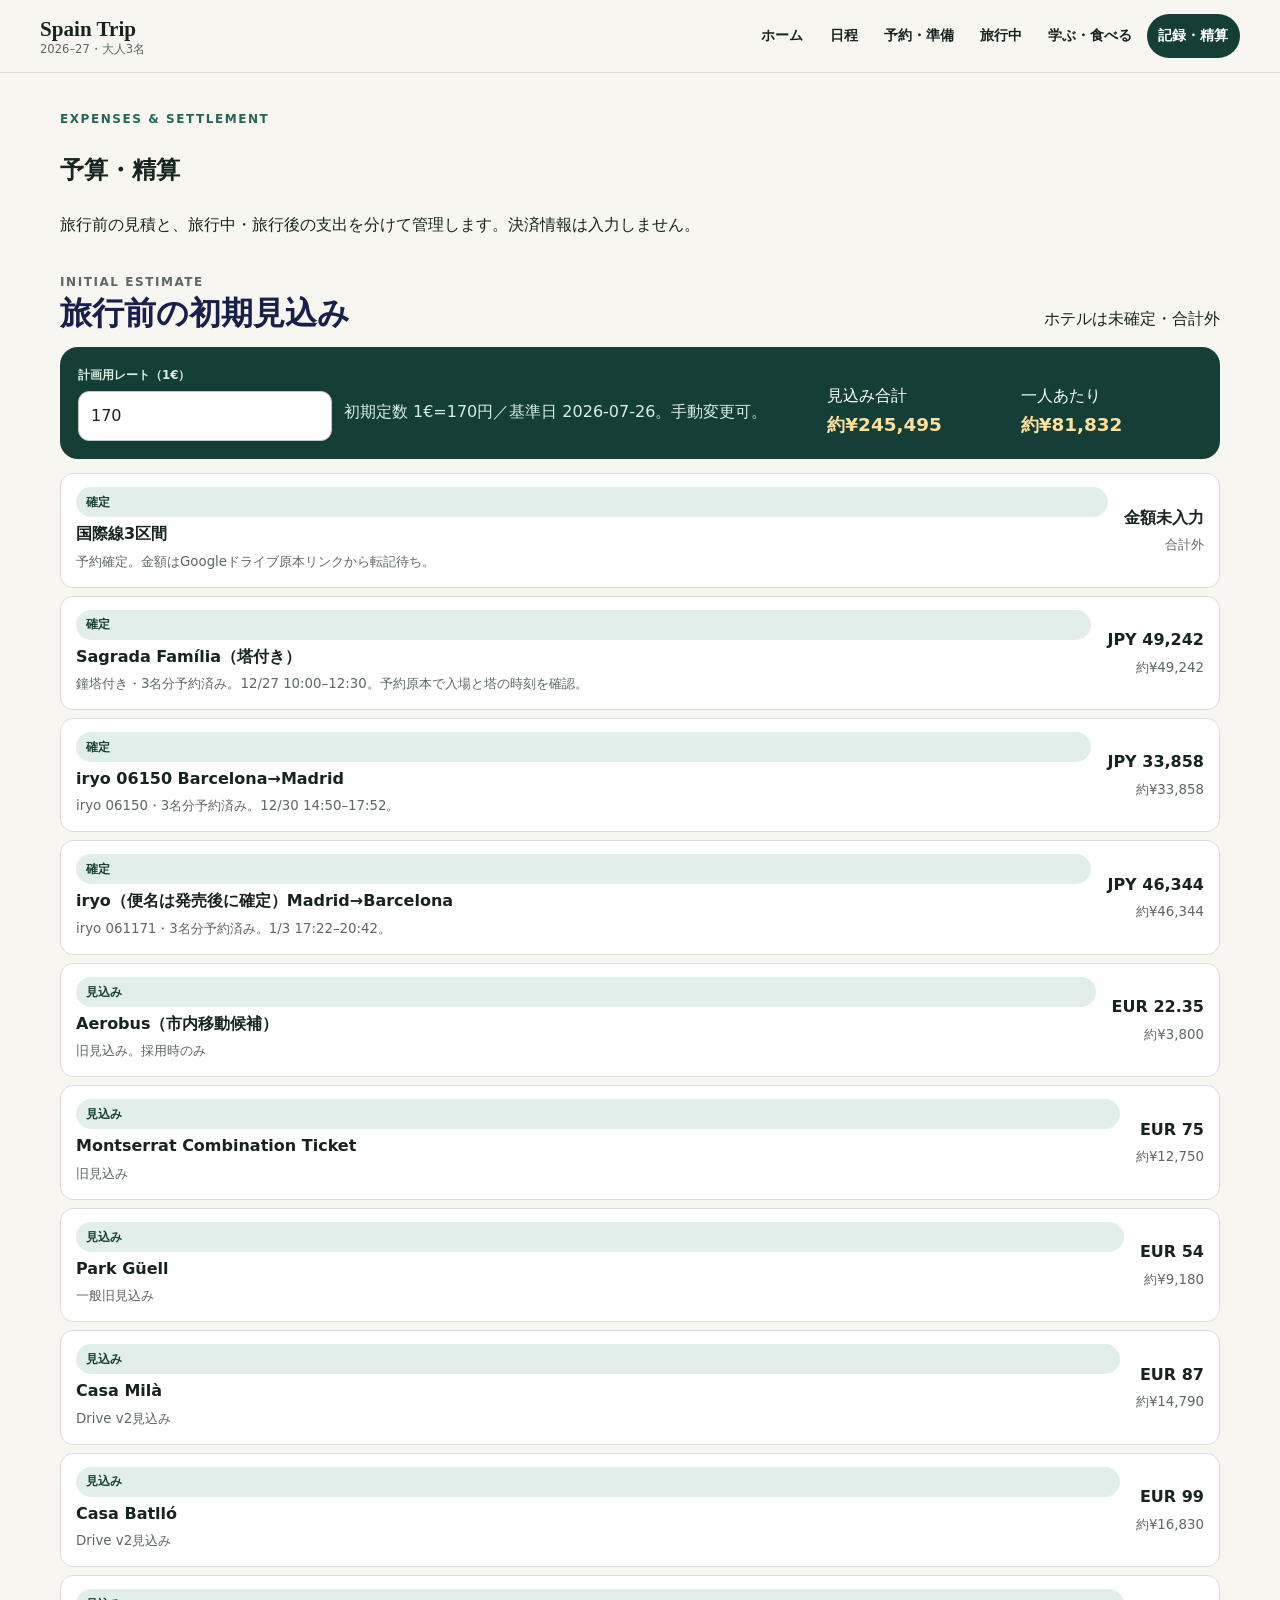
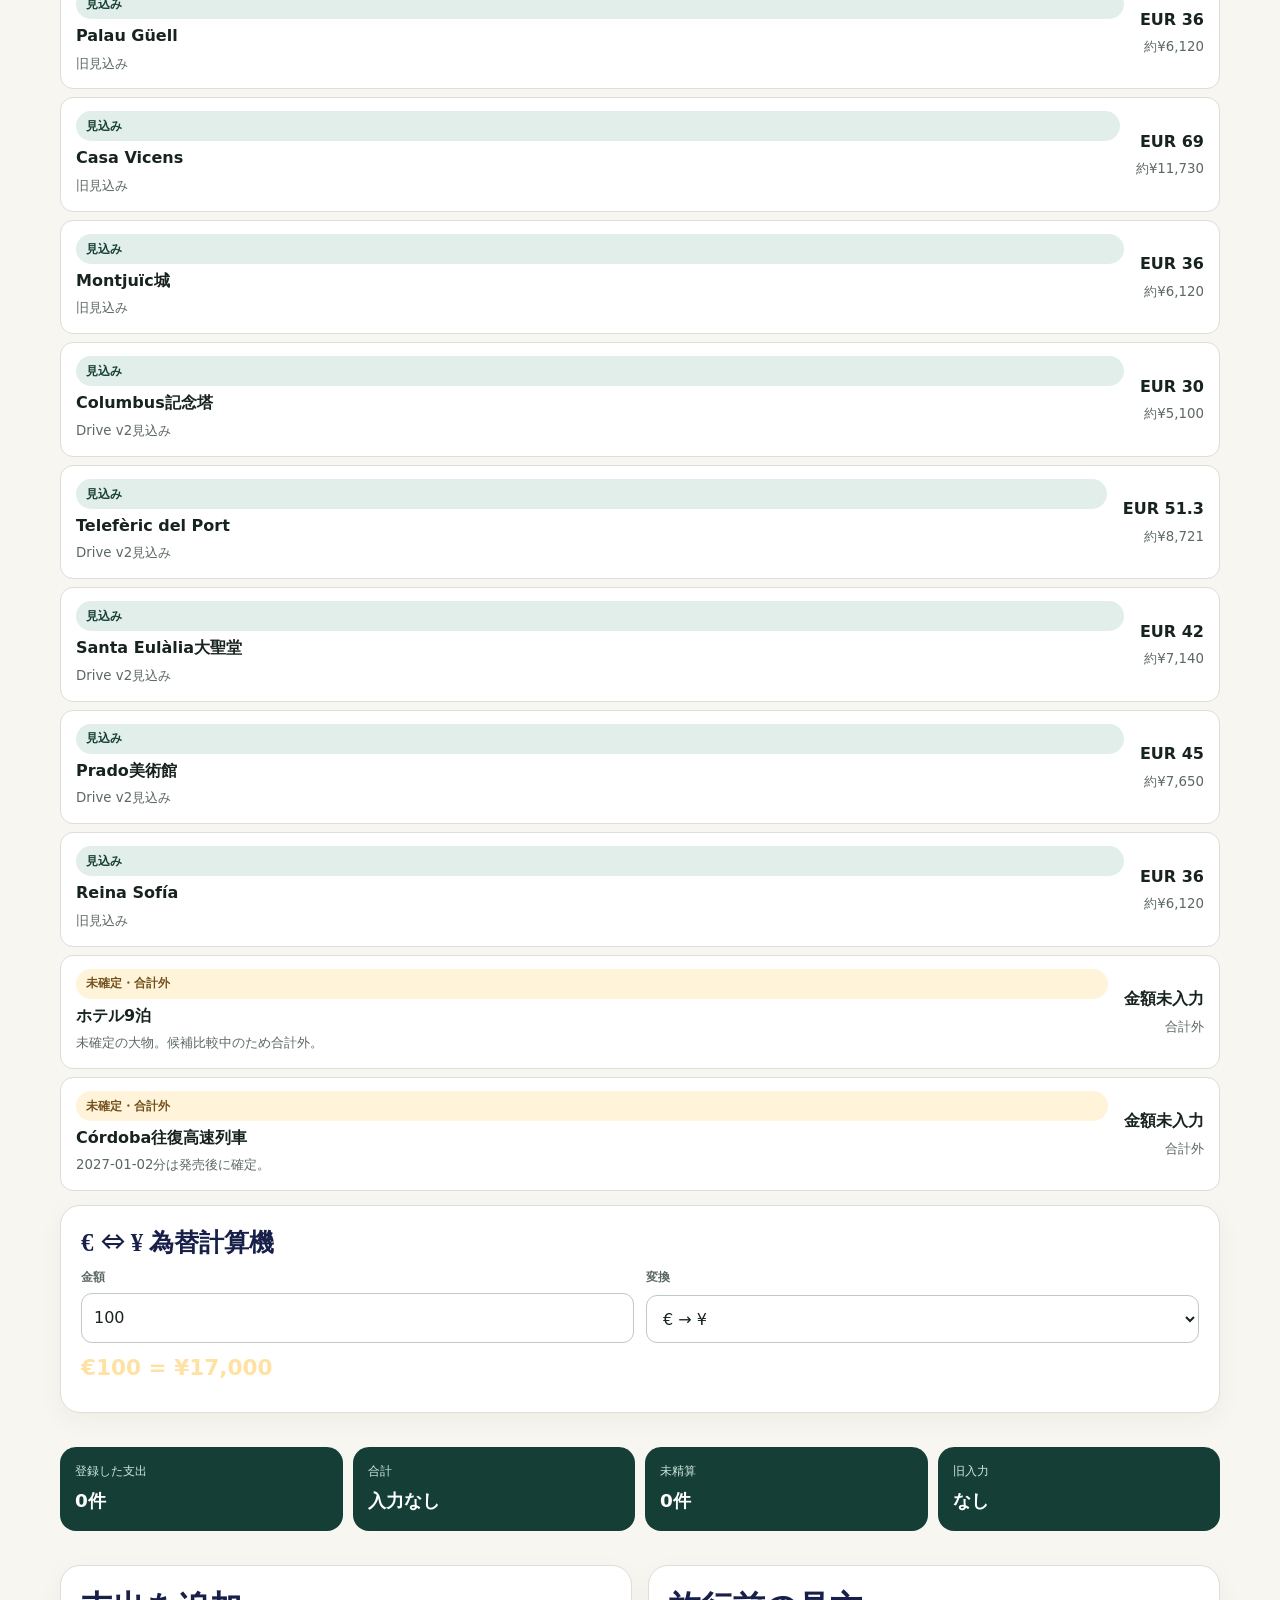
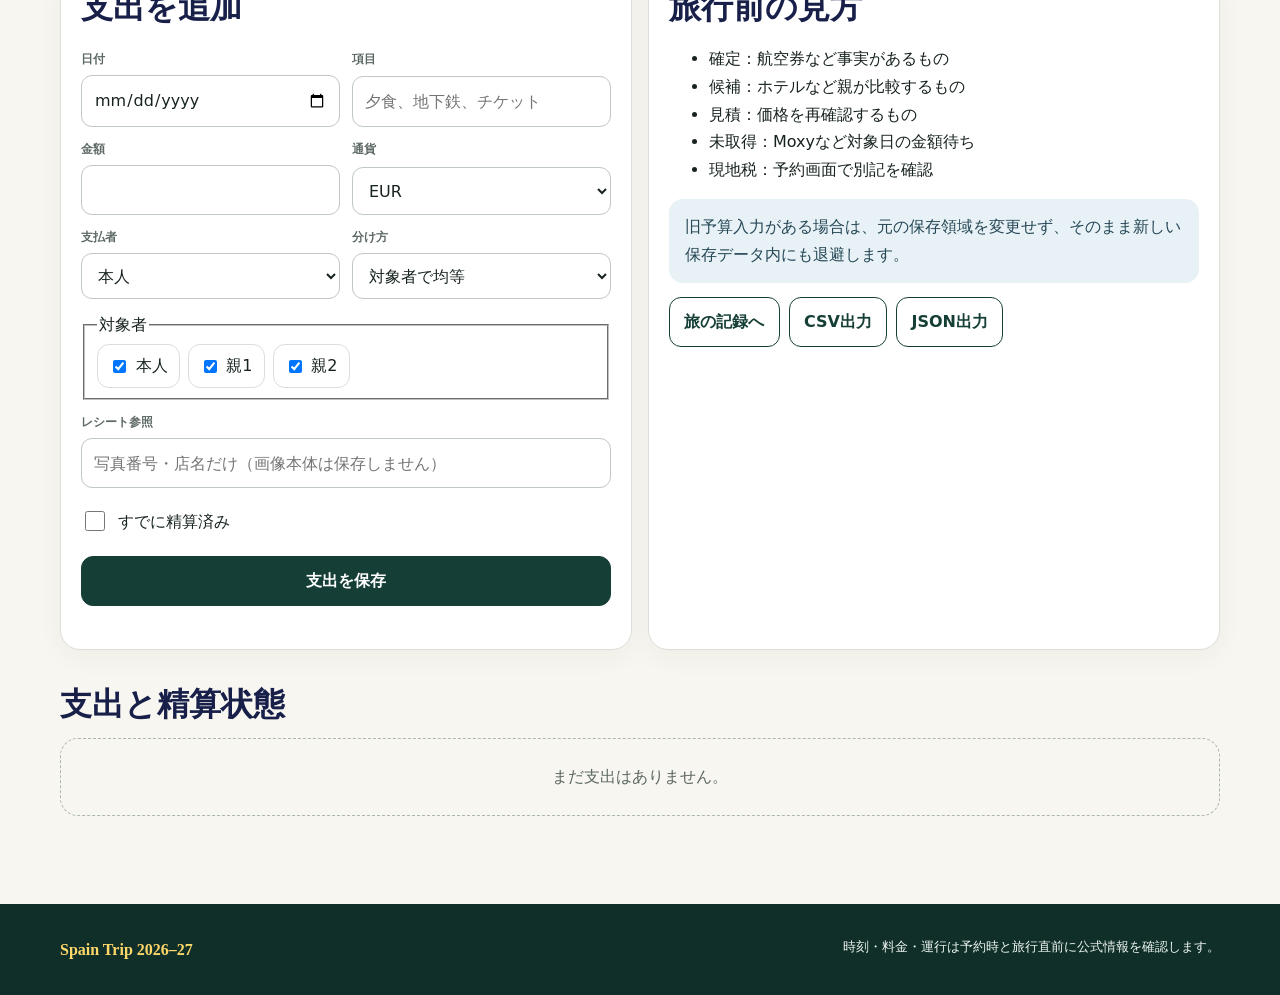
==== commit ad82b9ff: "release: publish refreshed Cordoba itinerary" ====
--- a/budget.html
+++ b/budget.html
@@ -43,6 +43,7 @@
   <script src="assets/ux-rebuild-03-data.js"></script>
   <script src="assets/ux-rebuild-03-bridge.js"></script>
   <script src="assets/ux-rebuild-04-data.js"></script>
+  <script src="assets/itinerary-refresh-01.js"></script>
   <script src="assets/ux-rebuild-01.js"></script>
   <script src="assets/ux-rebuild-03.js"></script>
   <script src="assets/bootstrap.js"></script>
